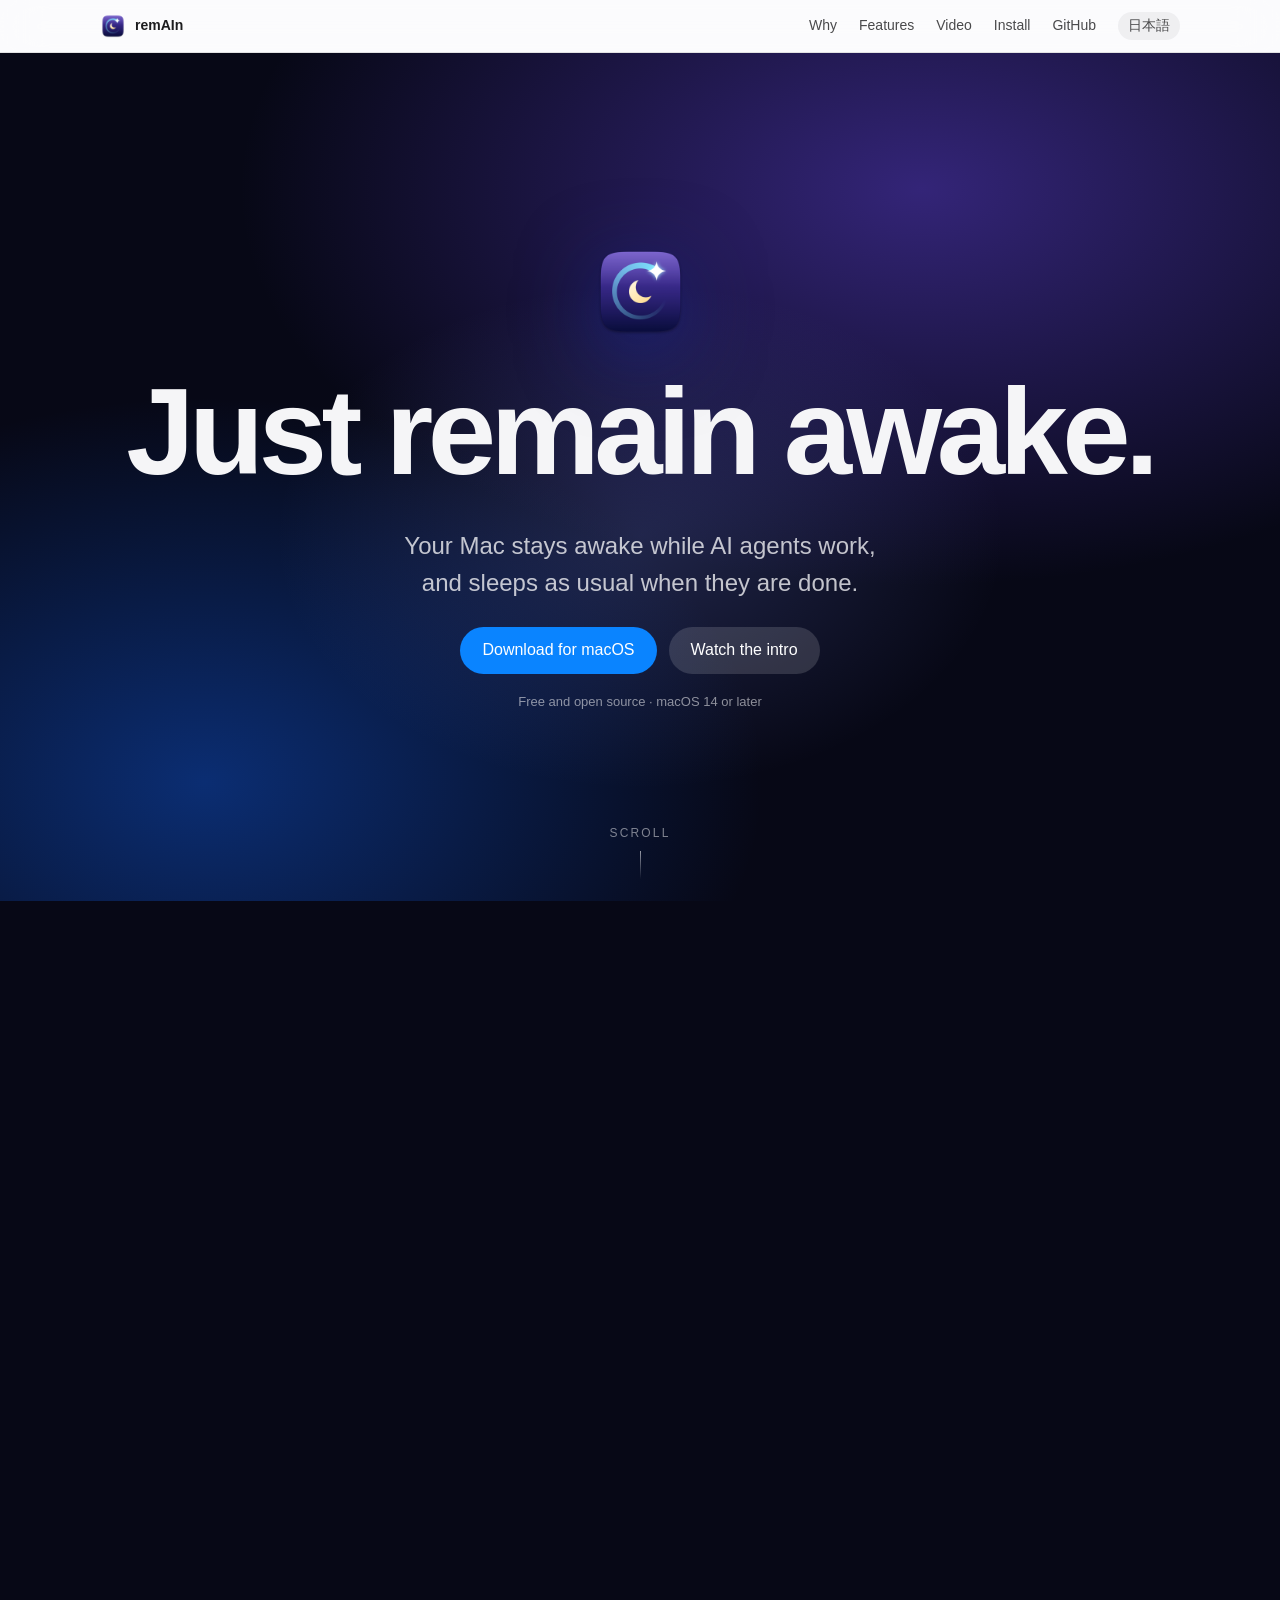
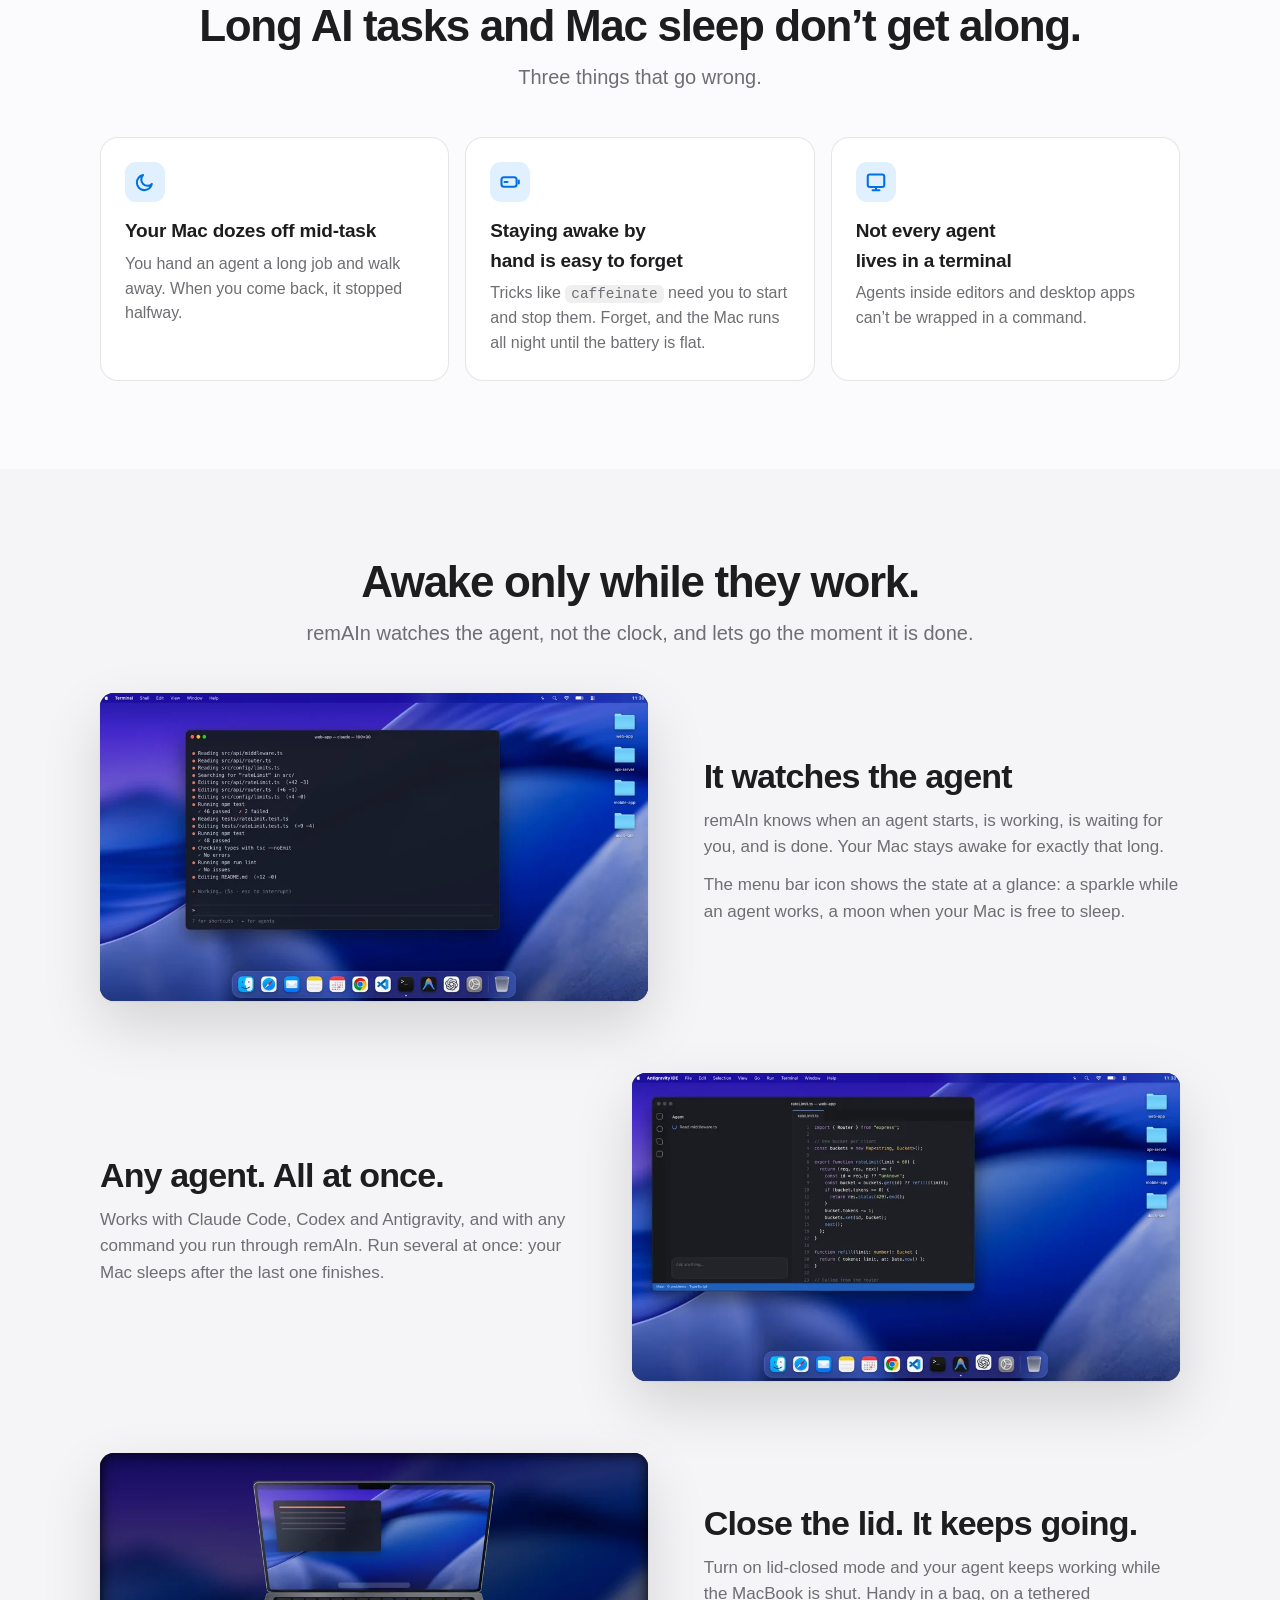
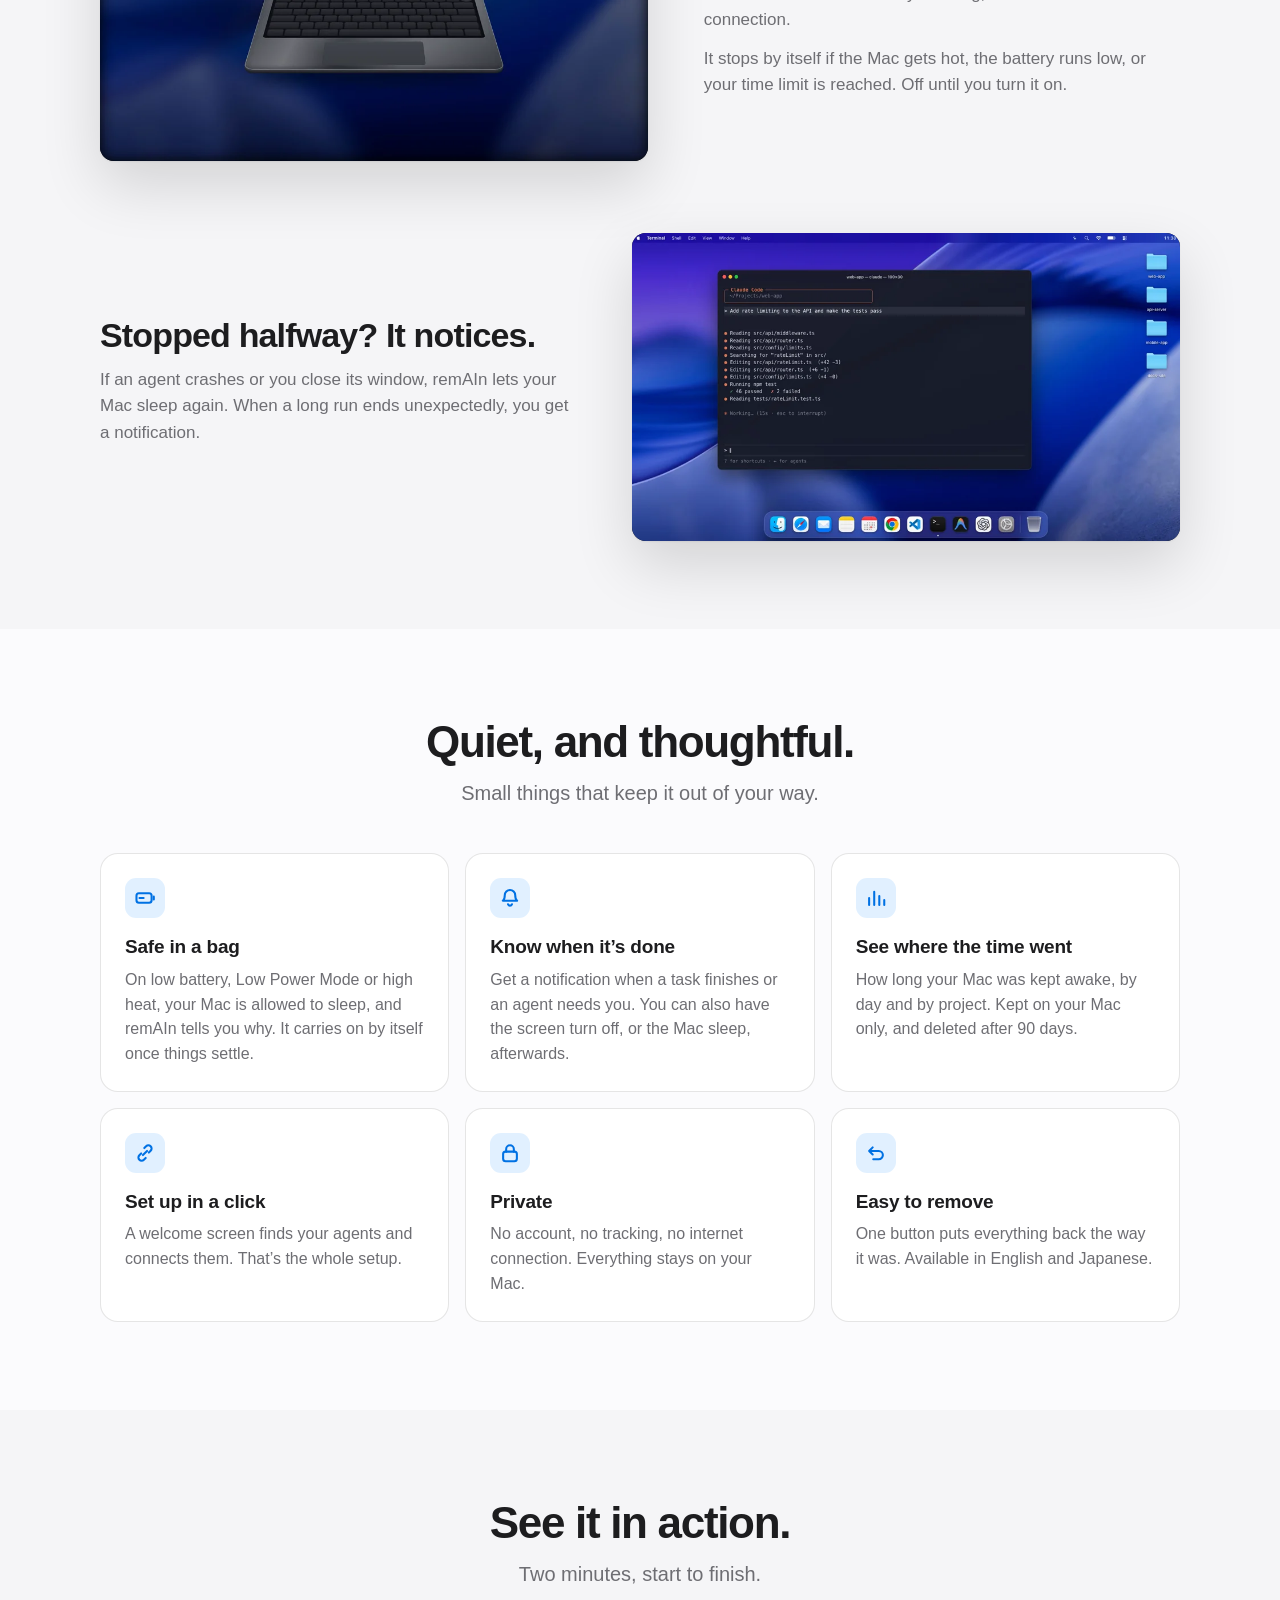
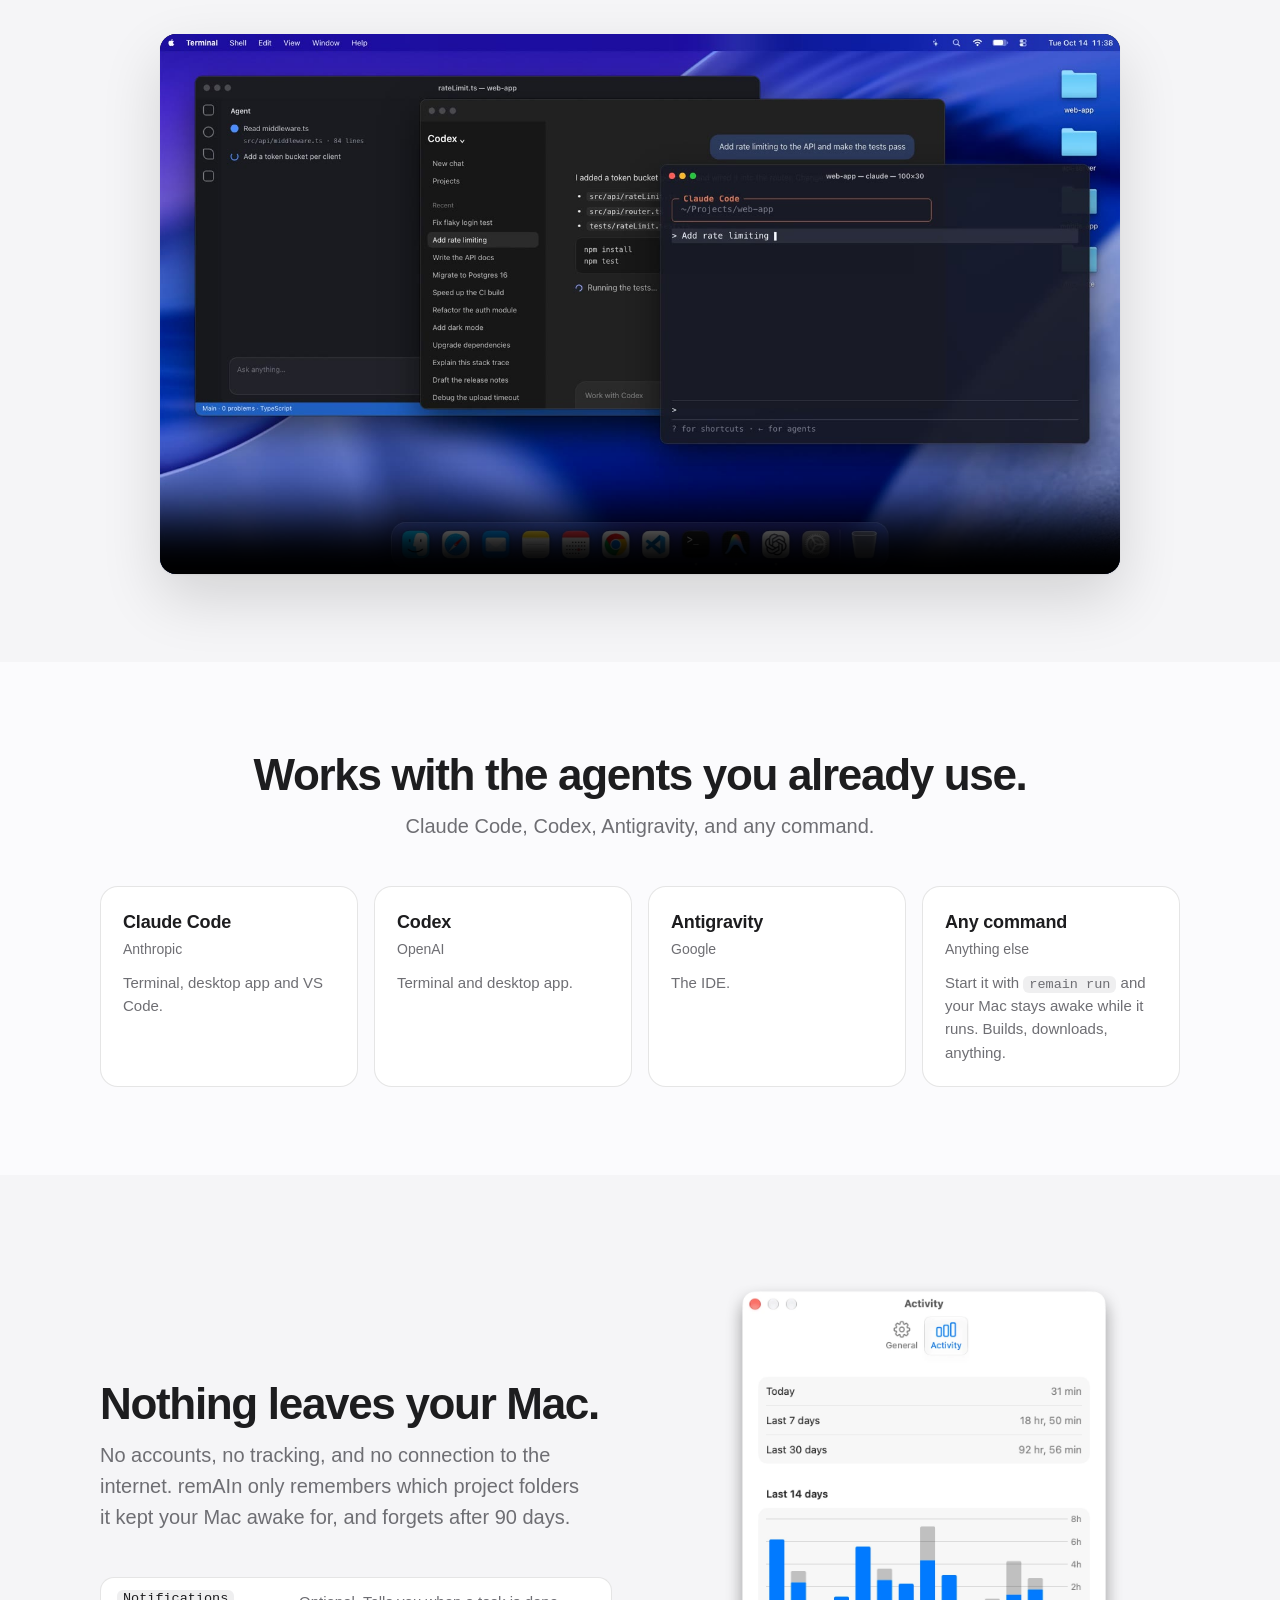
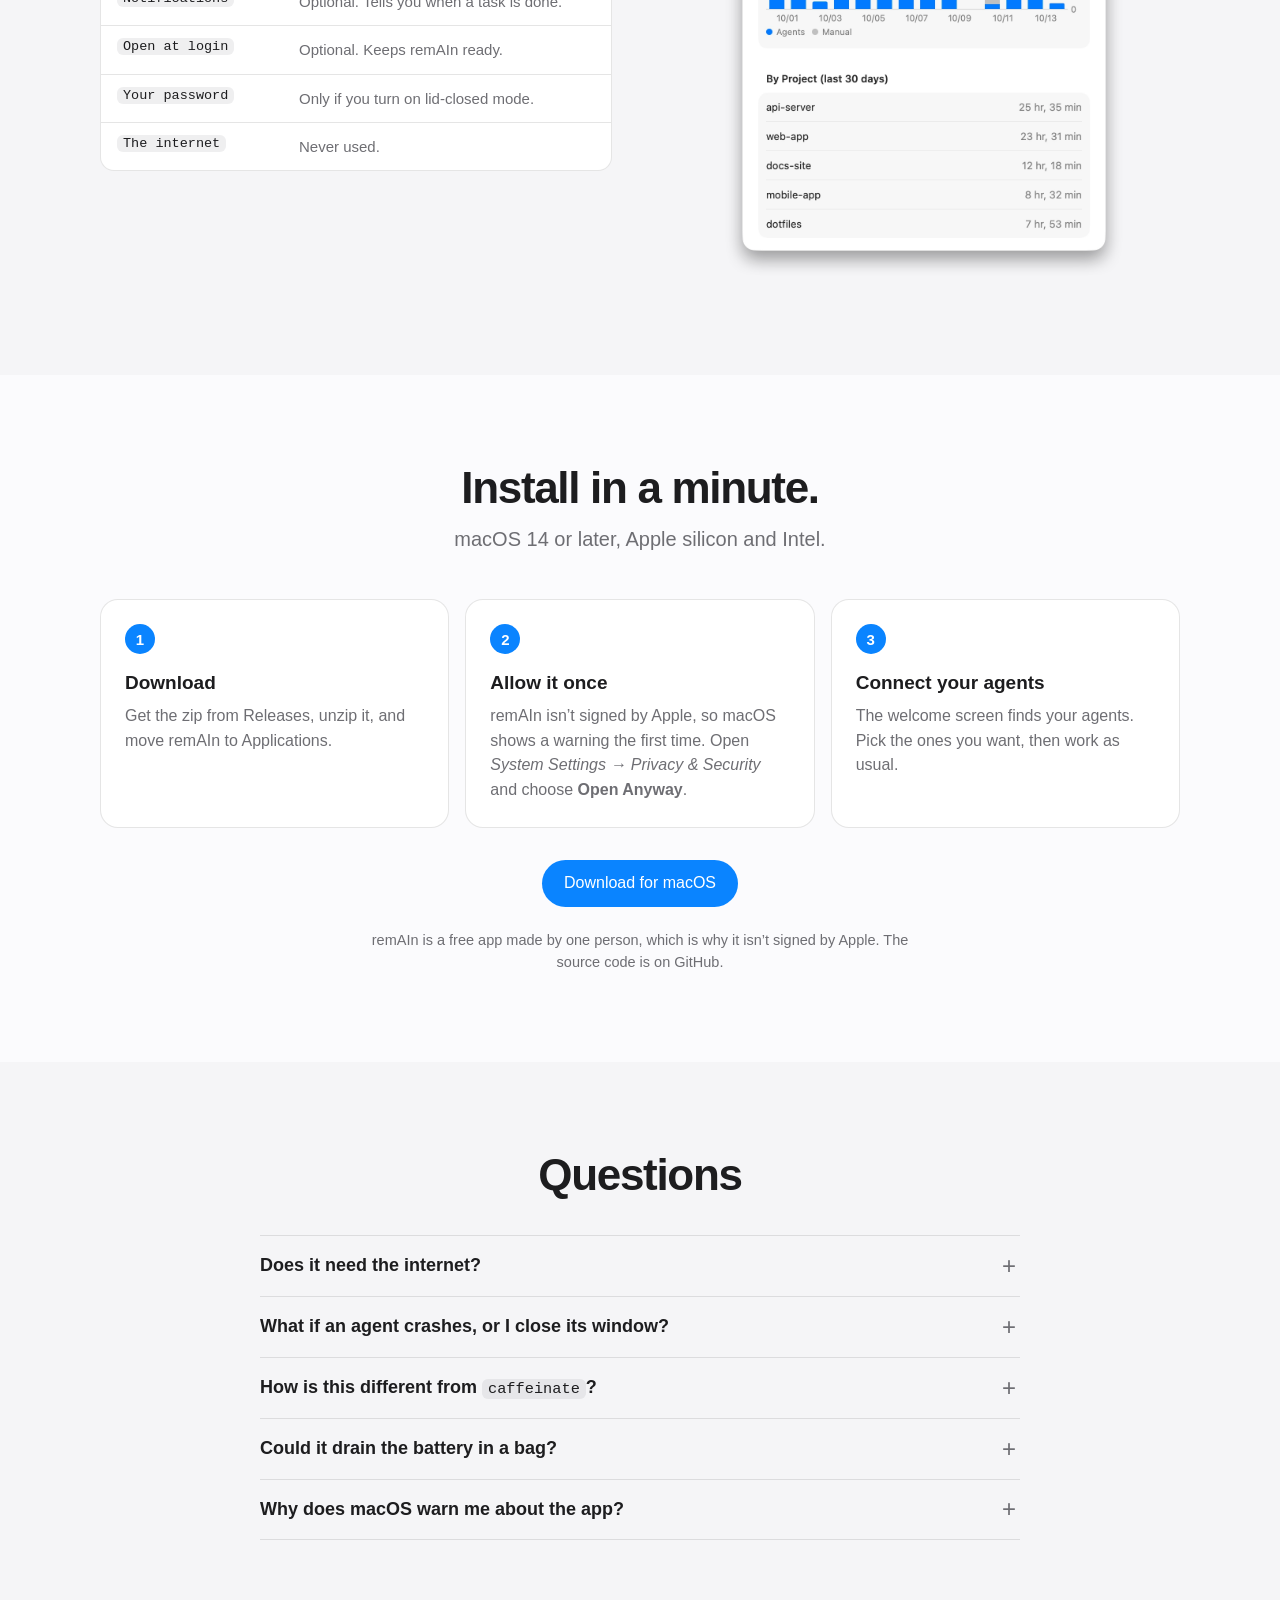
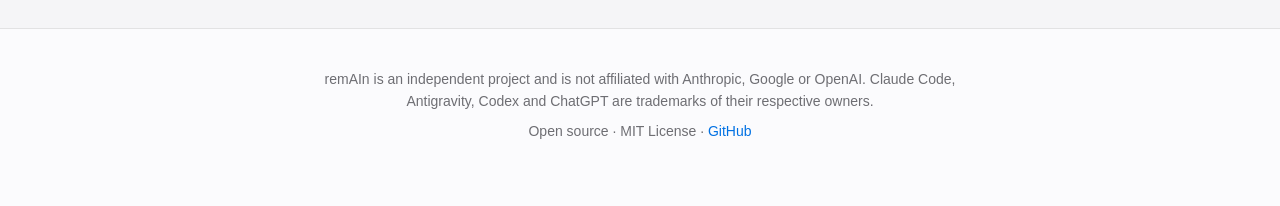
==== docs/index.html @ 17a8c98e "docs: rewrite the site copy for users (no internals), write the Japanese natively, fix the FAQ headi" ====
<!doctype html>
<html lang="en">
<head>
<meta charset="utf-8">
<meta name="viewport" content="width=device-width, initial-scale=1">
<title>remAIn: keeps your Mac awake only while AI agents work</title>
<meta name="description" content="A small menu bar app for Mac. It keeps your Mac awake while AI agents (Claude Code, Codex, Antigravity) work, and lets it sleep as usual when they are done.">
<meta property="og:title" content="remAIn: keeps your Mac awake only while AI agents work">
<meta property="og:description" content="Awake while your AI agents work. Asleep as usual when they are done. Free, open source, and nothing leaves your Mac.">
<meta property="og:type" content="website">
<meta property="og:image" content="https://haruhito767676.github.io/remain/media/social-preview.png">
<link rel="icon" href="media/favicon-32.png">
<link rel="apple-touch-icon" href="media/icon-256.png">
<link rel="alternate" hreflang="ja" href="https://haruhito767676.github.io/remain/ja/">
<link rel="stylesheet" href="style.css">
</head>
<body>
<header class="nav"><div class="wrap">
  <a class="brand" href="#top"><img src="media/icon-256.png" width="26" height="26" alt="">remAIn</a>
  <span class="grow"></span>
  <a class="hide-s" href="#why">Why</a><a class="hide-s" href="#features">Features</a><a class="hide-s" href="#video">Video</a><a class="hide-s" href="#install">Install</a><a class="hide-s" href="https://github.com/haruhito767676/remain">GitHub</a>
  <a class="lang" href="ja/" hreflang="ja">日本語</a>
</div></header>

<main>
<section class="hero" id="top" data-hero>
  <div class="stick">
    <div class="hero-inner">
      <img class="hero-icon" src="media/icon-256.png" alt="">
      <h1 class="pun" aria-label="remAIn"><span class="side" data-side>Just&nbsp;</span>rem<span class="aiwrap"><span class="lo">AI</span><span class="ai">AI</span></span>n<span class="side" data-side>&nbsp;awake.</span></h1>
      <div class="hero-rest">
        <p class="lead">Your Mac stays awake while AI agents work, and sleeps as usual when they are done.</p>
        <div class="cta"><a class="btn" href="https://github.com/haruhito767676/remain/releases/latest">Download for macOS</a><a class="btn alt" href="#video">Watch the intro</a></div>
        <p class="note">Free and open source · macOS 14 or later</p>
      </div>
    </div>
    <div class="hint">Scroll</div>
  </div>
</section>

<section id="why"><div class="wrap">
  <h2>Long AI tasks and Mac sleep don’t get along.</h2>
  <p class="sub">Three things that go wrong.</p>
  <div class="grid">
    <div class="card"><div class="ic"><svg width="22" height="22" viewBox="0 0 16 16" fill="none" stroke="currentColor" stroke-width="1.5" stroke-linecap="round" stroke-linejoin="round" aria-hidden="true"><path d="M13 9.4A5.5 5.5 0 1 1 6.6 3a4.4 4.4 0 0 0 6.4 6.4z"/></svg></div><h3>Your Mac dozes off mid-task</h3><p>You hand an agent a long job and walk away. When you come back, it stopped halfway.</p></div>
    <div class="card"><div class="ic"><svg width="22" height="22" viewBox="0 0 16 16" fill="none" stroke="currentColor" stroke-width="1.5" stroke-linecap="round" stroke-linejoin="round" aria-hidden="true"><rect x="1.8" y="4.6" width="11" height="6.8" rx="1.8"/><path d="M14.4 7v2"/><path d="M4 8h2.2"/></svg></div><h3>Staying awake by hand is easy to forget</h3><p>Tricks like <code>caffeinate</code> need you to start and stop them. Forget, and the Mac runs all night until the battery is flat.</p></div>
    <div class="card"><div class="ic"><svg width="22" height="22" viewBox="0 0 16 16" fill="none" stroke="currentColor" stroke-width="1.5" stroke-linecap="round" stroke-linejoin="round" aria-hidden="true"><rect x="2" y="2.6" width="12" height="9" rx="1.6"/><path d="M5.5 14h5M8 11.6V14"/></svg></div><h3>Not every agent lives in a terminal</h3><p>Agents inside editors and desktop apps can’t be wrapped in a command.</p></div>
  </div>
</div></section>

<section id="features" class="alt"><div class="wrap">
  <h2>Awake only while they work.</h2>
  <p class="sub">remAIn watches the agent, not the clock, and lets go the moment it is done.</p>

  <div class="feature">
    <div class="media"><img src="media/loop-hero.webp" width="960" height="540" alt="The menu bar icon sparkles while an agent works, the clock moves on, and the icon turns back into a moon when the work is done"></div>
    <div><h3>It watches the agent</h3><p>remAIn knows when an agent starts, is working, is waiting for you, and is done. Your Mac stays awake for exactly that long.</p><p>The menu bar icon shows the state at a glance: a sparkle while an agent works, a moon when your Mac is free to sleep.</p></div>
  </div>
  <div class="feature flip">
    <div class="media"><img src="media/loop-agents.webp" width="960" height="540" alt="Three agents, an IDE, the ChatGPT app and a terminal, work at once; two finish and their windows go away while the last keeps working" loading="lazy"></div>
    <div><h3>Any agent. All at once.</h3><p>Works with Claude Code, Codex and Antigravity, and with any command you run through remAIn. Run several at once: your Mac sleeps after the last one finishes.</p></div>
  </div>
  <div class="feature">
    <div class="media"><img src="media/loop-lid.webp" width="960" height="540" alt="A MacBook’s lid closes while the work continues; a small light stays at the seam and goes out when the work stops" loading="lazy"></div>
    <div><h3>Close the lid. It keeps going.</h3><p>Turn on lid-closed mode and your agent keeps working while the MacBook is shut. Handy in a bag, on a tethered connection.</p><p>It stops by itself if the Mac gets hot, the battery runs low, or your time limit is reached. Off until you turn it on.</p></div>
  </div>
  <div class="feature flip">
    <div class="media"><img src="media/loop-stop.webp" width="960" height="540" alt="A terminal stops with a connection error and the menu bar icon goes back to a moon" loading="lazy"></div>
    <div><h3>Stopped halfway? It notices.</h3><p>If an agent crashes or you close its window, remAIn lets your Mac sleep again. When a long run ends unexpectedly, you get a notification.</p></div>
  </div>
</div></section>

<section id="more"><div class="wrap">
  <h2>Quiet, and thoughtful.</h2>
  <p class="sub">Small things that keep it out of your way.</p>
  <div class="grid">
    <div class="card"><div class="ic"><svg width="22" height="22" viewBox="0 0 16 16" fill="none" stroke="currentColor" stroke-width="1.5" stroke-linecap="round" stroke-linejoin="round" aria-hidden="true"><rect x="1.8" y="4.6" width="11" height="6.8" rx="1.8"/><path d="M14.4 7v2M4 8h3"/></svg></div><h3>Safe in a bag</h3><p>On low battery, Low Power Mode or high heat, your Mac is allowed to sleep, and remAIn tells you why. It carries on by itself once things settle.</p></div>
    <div class="card"><div class="ic"><svg width="22" height="22" viewBox="0 0 16 16" fill="none" stroke="currentColor" stroke-width="1.5" stroke-linecap="round" stroke-linejoin="round" aria-hidden="true"><path d="M8 2.2a3.8 3.8 0 0 0-3.8 3.8c0 3-1.4 4-1.4 4h10.4s-1.4-1-1.4-4A3.8 3.8 0 0 0 8 2.2zM6.6 12.6a1.5 1.5 0 0 0 2.8 0"/></svg></div><h3>Know when it’s done</h3><p>Get a notification when a task finishes or an agent needs you. You can also have the screen turn off, or the Mac sleep, afterwards.</p></div>
    <div class="card"><div class="ic"><svg width="22" height="22" viewBox="0 0 16 16" fill="none" stroke="currentColor" stroke-width="1.5" stroke-linecap="round" stroke-linejoin="round" aria-hidden="true"><path d="M3 13V8M6.7 13V3.5M10.4 13V6.5M14 13V9.5"/></svg></div><h3>See where the time went</h3><p>How long your Mac was kept awake, by day and by project. Kept on your Mac only, and deleted after 90 days.</p></div>
    <div class="card"><div class="ic"><svg width="22" height="22" viewBox="0 0 16 16" fill="none" stroke="currentColor" stroke-width="1.5" stroke-linecap="round" stroke-linejoin="round" aria-hidden="true"><path d="M6.5 9.5l3-3M5.2 8.3l-1.3 1.3a2.3 2.3 0 0 0 3.3 3.3l1.3-1.3M10.8 7.7l1.3-1.3a2.3 2.3 0 0 0-3.3-3.3L7.5 4.4"/></svg></div><h3>Set up in a click</h3><p>A welcome screen finds your agents and connects them. That’s the whole setup.</p></div>
    <div class="card"><div class="ic"><svg width="22" height="22" viewBox="0 0 16 16" fill="none" stroke="currentColor" stroke-width="1.5" stroke-linecap="round" stroke-linejoin="round" aria-hidden="true"><rect x="3" y="7" width="10" height="7" rx="1.8"/><path d="M5.2 7V5.2a2.8 2.8 0 0 1 5.6 0V7"/></svg></div><h3>Private</h3><p>No account, no tracking, no internet connection. Everything stays on your Mac.</p></div>
    <div class="card"><div class="ic"><svg width="22" height="22" viewBox="0 0 16 16" fill="none" stroke="currentColor" stroke-width="1.5" stroke-linecap="round" stroke-linejoin="round" aria-hidden="true"><path d="M3 6.5h7a3 3 0 0 1 0 6H6M3 6.5l2.6-2.6M3 6.5l2.6 2.6"/></svg></div><h3>Easy to remove</h3><p>One button puts everything back the way it was. Available in English and Japanese.</p></div>
  </div>
</div></section>

<section id="video" class="alt"><div class="wrap">
  <h2>See it in action.</h2>
  <p class="sub">Two minutes, start to finish.</p>
  <div class="video"><video controls playsinline preload="none" poster="media/poster-en.jpg" src="media/intro-en.mp4"></video></div>
</div></section>

<section id="agents"><div class="wrap">
  <h2>Works with the agents you already use.</h2>
  <p class="sub">Claude Code, Codex, Antigravity, and any command.</p>
  <div class="agents">
    <div class="agent"><b>Claude Code</b><small>Anthropic</small><p>Terminal, desktop app and VS Code.</p></div>
    <div class="agent"><b>Codex</b><small>OpenAI</small><p>Terminal and desktop app.</p></div>
    <div class="agent"><b>Antigravity</b><small>Google</small><p>The IDE.</p></div>
    <div class="agent"><b>Any command</b><small>Anything else</small><p>Start it with <code>remain run</code> and your Mac stays awake while it runs. Builds, downloads, anything.</p></div>
  </div>
</div></section>

<section id="privacy" class="alt"><div class="wrap privacy">
  <div>
    <h2>Nothing leaves your Mac.</h2>
    <p class="sub">No accounts, no tracking, and no connection to the internet. remAIn only remembers which project folders it kept your Mac awake for, and forgets after 90 days.</p>
    <div class="perm">
      <div><code>Notifications</code><span>Optional. Tells you when a task is done.</span></div>
      <div><code>Open at login</code><span>Optional. Keeps remAIn ready.</span></div>
      <div><code>Your password</code><span>Only if you turn on lid-closed mode.</span></div>
      <div><code>The internet</code><span>Never used.</span></div>
    </div>
  </div>
  <div class="shot"><picture><source media="(prefers-color-scheme: dark)" srcset="media/shot-settings-activity-dark-en.webp"><img src="media/shot-settings-activity-light-en.webp" alt="The Activity tab: how long the Mac was kept awake, per day and per project" loading="lazy"></picture></div>
</div></section>

<section id="install"><div class="wrap">
  <h2>Install in a minute.</h2>
  <p class="sub">macOS 14 or later, Apple silicon and Intel.</p>
  <div class="steps">
    <div class="step"><h3>Download</h3><p>Get the zip from Releases, unzip it, and move remAIn to Applications.</p></div>
    <div class="step"><h3>Allow it once</h3><p>remAIn isn’t signed by Apple, so macOS shows a warning the first time. Open <em>System Settings → Privacy &amp; Security</em> and choose <strong>Open Anyway</strong>.</p></div>
    <div class="step"><h3>Connect your agents</h3><p>The welcome screen finds your agents. Pick the ones you want, then work as usual.</p></div>
  </div>
  <div class="cta" style="margin-top:32px"><a class="btn" href="https://github.com/haruhito767676/remain/releases/latest">Download for macOS</a></div>
  <p class="fineprint">remAIn is a free app made by one person, which is why it isn’t signed by Apple. The source code is on GitHub.</p>
</div></section>

<section id="faq" class="alt"><div class="wrap">
  <h2>Questions</h2>
  <div class="faq" style="margin-top:36px">
    <details><summary>Does it need the internet?</summary><p>No. remAIn never connects to the internet, and there is no account or tracking.</p></details>
    <details><summary>What if an agent crashes, or I close its window?</summary><p>remAIn notices and lets your Mac sleep again. After a long run, it sends a notification. If you stop an agent yourself, it stays quiet.</p></details>
    <details><summary>How is this different from <code>caffeinate</code>?</summary><p><code>caffeinate</code> is a tool you start and stop yourself. remAIn watches your agents, keeps your Mac awake by itself, and lets go by itself. It also works with agents inside editors and desktop apps.</p></details>
    <details><summary>Could it drain the battery in a bag?</summary><p>When the battery is low, in Low Power Mode, or when the Mac gets hot, remAIn lets it sleep. Lid-closed mode is off by default and has a time limit.</p></details>
    <details><summary>Why does macOS warn me about the app?</summary><p>remAIn isn’t signed by Apple. Allow it once in <em>System Settings → Privacy &amp; Security</em>, and it won’t ask again.</p></details>
  </div>
</div></section>
</main>

<footer><div class="wrap">
  <p>remAIn is an independent project and is not affiliated with Anthropic, Google or OpenAI. Claude Code, Antigravity, Codex and ChatGPT are trademarks of their respective owners.</p>
  <p>Open source · MIT License · <a href="https://github.com/haruhito767676/remain">GitHub</a></p>
</div></footer>
<script src="app.js"></script>
</body>
</html>
---- docs/style.css ----
:root {
  color-scheme: light dark;
  --bg: #fbfbfd;
  --bg2: #f5f5f7;
  --card: #ffffff;
  --text: #1d1d1f;
  --muted: #6e6e73;
  --line: rgba(0, 0, 0, 0.1);
  --accent: #0a84ff;
  --accent-ink: #0071e3;
  --accent-soft: rgba(10, 132, 255, 0.12);
  --fill: rgba(120, 120, 128, 0.12);
  --shadow: 0 1px 2px rgba(0, 0, 0, 0.06), 0 24px 60px rgba(0, 0, 0, 0.14);
  --radius: 18px;
}
@media (prefers-color-scheme: dark) {
  :root {
    --bg: #000000;
    --bg2: #0e0e10;
    --card: #1c1c1e;
    --text: #f5f5f7;
    --muted: #a1a1a6;
    --line: rgba(255, 255, 255, 0.14);
    --accent-ink: #64a8ff;
    --accent-soft: rgba(10, 132, 255, 0.22);
    --fill: rgba(235, 235, 245, 0.12);
    --shadow: 0 0 0 0.5px rgba(255, 255, 255, 0.1), 0 24px 60px rgba(0, 0, 0, 0.6);
  }
}
* { box-sizing: border-box; }
html { scroll-behavior: smooth; scroll-padding-top: 64px; }
body {
  margin: 0; background: var(--bg); color: var(--text);
  font: 17px/1.55 -apple-system, BlinkMacSystemFont, "SF Pro Text", "Hiragino Sans", "Yu Gothic UI", "Segoe UI", sans-serif;
  -webkit-font-smoothing: antialiased;
}
a { color: var(--accent-ink); text-decoration: none; }
a:hover { text-decoration: underline; }
img, video { max-width: 100%; }
h1, h2, h3, .lead, .sub { text-wrap: balance; }
:lang(ja) { word-break: auto-phrase; line-break: strict; }
.wrap { width: min(1080px, calc(100% - 40px)); margin: 0 auto; }
code { font: 0.9em ui-monospace, "SF Mono", Menlo, monospace; background: var(--fill); padding: 1px 6px; border-radius: 6px; }

/* nav */
.nav {
  position: sticky; top: 0; z-index: 30;
  -webkit-backdrop-filter: saturate(180%) blur(20px); backdrop-filter: saturate(180%) blur(20px);
  background: color-mix(in srgb, var(--bg) 78%, transparent);
  border-bottom: 0.5px solid var(--line);
}
.nav .wrap { display: flex; align-items: center; gap: 22px; height: 52px; font-size: 14px; }
.brand { display: flex; align-items: center; gap: 9px; font-weight: 600; color: var(--text) !important; }
.brand img { border-radius: 7px; }
.nav .grow { flex: 1; }
.nav a:not(.brand) { color: var(--text); opacity: 0.8; }
.nav a:not(.brand):hover { opacity: 1; text-decoration: none; }
.nav .lang { padding: 3px 10px; border-radius: 99px; background: var(--fill); }
@media (max-width: 720px) { .nav .hide-s { display: none; } }

/* buttons */
.cta { display: flex; gap: 12px; justify-content: center; flex-wrap: wrap; }
.btn {
  display: inline-flex; align-items: center; gap: 8px;
  padding: 11px 22px; border-radius: 99px; font-size: 16px; font-weight: 500;
  background: var(--accent); color: #fff !important; text-decoration: none !important;
  transition: filter 0.15s, transform 0.1s;
}
.btn:hover { filter: brightness(1.1); }
.btn:active { transform: scale(0.98); }
.btn.alt { background: rgba(255, 255, 255, 0.14); }

/* hero: a night sky, and the pun that unfolds as you scroll */
.hero { position: relative; padding: 0; height: 340svh; color: #f5f5f7; background: #070816; }
.hero .stick {
  position: sticky; top: 52px; height: calc(100svh - 52px); overflow: hidden;
  display: grid; place-items: center; text-align: center;
  background:
    radial-gradient(1100px 640px at 72% 16%, rgba(88, 60, 200, 0.55), transparent 62%),
    radial-gradient(900px 620px at 16% 86%, rgba(14, 76, 190, 0.55), transparent 62%),
    #070816;
}
.hero .stick::before {
  content: ""; position: absolute; inset: -20%;
  background: radial-gradient(520px 360px at 50% 55%, rgba(120, 140, 255, 0.22), transparent 70%);
  animation: drift 14s ease-in-out infinite alternate; pointer-events: none;
}
@keyframes drift { to { transform: translate3d(6%, -4%, 0) scale(1.08); } }
.hero-inner { position: relative; width: min(1100px, calc(100% - 40px)); }
.hero-icon {
  width: clamp(72px, 11vh, 112px); height: auto; display: block; margin: 0 auto clamp(14px, 3vh, 28px);
  opacity: var(--icon, 1); transform: scale(calc(0.7 + 0.3 * var(--icon, 1)));
  filter: drop-shadow(0 18px 40px rgba(20, 40, 160, 0.55));
}
.pun {
  margin: 0 auto; font-size: clamp(40px, 9.6vw, 140px); line-height: 1.04; letter-spacing: -0.045em; font-weight: 700;
  white-space: nowrap; display: block; width: max-content; max-width: none;
}
.pun .side { display: inline-block; overflow: hidden; vertical-align: bottom; max-width: 0; opacity: 0; }
.pun .aiwrap { display: inline-block; position: relative; transform-origin: 50% 62%; }
.pun .aiwrap .ai {
  position: absolute; left: 0; top: 0; opacity: 0; font-weight: 800;
  background: linear-gradient(100deg, #86b0ff, #c78cff); -webkit-background-clip: text; background-clip: text; -webkit-text-fill-color: transparent;
}
.hero-rest { margin-top: clamp(14px, 3.4vh, 34px); opacity: var(--rest, 1); transform: translateY(calc((1 - var(--rest, 1)) * 18px)); }
.hero .lead { font-size: clamp(18px, 2.2vw, 24px); color: rgba(245, 245, 247, 0.78); max-width: 30em; margin: 0 auto 26px; }
.hero .note { margin: 18px 0 0; font-size: 13px; color: rgba(245, 245, 247, 0.55); }
.hero .hint {
  position: absolute; bottom: 22px; left: 0; right: 0; font-size: 12px; letter-spacing: 0.18em; text-transform: uppercase;
  color: rgba(245, 245, 247, 0.5); opacity: var(--hint, 0); pointer-events: none;
}
.hero .hint::after { content: ""; display: block; width: 1px; height: 28px; margin: 8px auto 0; background: linear-gradient(rgba(245, 245, 247, 0.6), transparent); animation: tick 1.8s ease-in-out infinite; }
@keyframes tick { 0% { transform: scaleY(0); transform-origin: top; } 50% { transform: scaleY(1); transform-origin: top; } 51% { transform-origin: bottom; } 100% { transform: scaleY(0); transform-origin: bottom; } }

/* On a phone, or with reduced motion, the hero is one screen and plays once by itself. */
@media (max-width: 720px), (prefers-reduced-motion: reduce) {
  .hero { height: auto; }
  .hero .stick { position: relative; top: 0; height: calc(100svh - 52px); min-height: 520px; }
  .hero .hint { display: none; }
}

/* sections */
section { padding: 88px 0; }
section.alt { background: var(--bg2); }
h2 { font-size: clamp(28px, 4vw, 44px); line-height: 1.12; letter-spacing: -0.03em; margin: 0 0 12px; text-align: center; }
.sub { color: var(--muted); font-size: clamp(17px, 2vw, 20px); text-align: center; max-width: 36em; margin: 0 auto 44px; }
:lang(ja) h2, :lang(ja) .sub { max-width: 32em; margin-left: auto; margin-right: auto; }

.grid { display: grid; grid-template-columns: repeat(3, 1fr); gap: 16px; }
.card { background: var(--card); border: 0.5px solid var(--line); border-radius: var(--radius); padding: 24px; }
.card h3 { margin: 14px 0 6px; font-size: 19px; letter-spacing: -0.01em; }
.card p { margin: 0; color: var(--muted); font-size: 16px; }
.card .ic { width: 40px; height: 40px; border-radius: 11px; display: grid; place-items: center; background: var(--accent-soft); color: var(--accent-ink); }
@media (max-width: 860px) { .grid { grid-template-columns: 1fr; } }
@media (min-width: 861px) and (max-width: 1000px) { .grid { grid-template-columns: repeat(2, 1fr); } }

/* feature rows: a loop beside its explanation */
.feature { display: grid; grid-template-columns: 1.15fr 1fr; gap: 56px; align-items: center; margin: 0 0 72px; }
.feature:last-child { margin-bottom: 0; }
.feature.flip { grid-template-columns: 1fr 1.15fr; }
.feature.flip .media { order: 2; }
.feature h3 { font-size: clamp(24px, 3vw, 34px); line-height: 1.15; letter-spacing: -0.025em; margin: 0 0 12px; }
.feature p { color: var(--muted); margin: 0 0 12px; }
.media img, .media video { display: block; width: 100%; height: auto; border-radius: 14px; box-shadow: var(--shadow); background: #0b0b10; }
@media (max-width: 860px) {
  .feature, .feature.flip { grid-template-columns: 1fr; gap: 22px; margin-bottom: 56px; }
  .feature.flip .media { order: 0; }
}

/* video */
.video { max-width: 960px; margin: 0 auto; }
.video video { width: 100%; border-radius: 16px; box-shadow: var(--shadow); background: #000; display: block; }

/* agents */
.agents { display: grid; grid-template-columns: repeat(4, 1fr); gap: 16px; }
.agent { background: var(--card); border: 0.5px solid var(--line); border-radius: var(--radius); padding: 22px; }
.agent b { display: block; font-size: 18px; letter-spacing: -0.01em; }
.agent small { display: block; color: var(--muted); margin: 2px 0 10px; font-size: 14px; }
.agent p { margin: 0; color: var(--muted); font-size: 15px; }
@media (max-width: 960px) { .agents { grid-template-columns: repeat(2, 1fr); } }
@media (max-width: 560px) { .agents { grid-template-columns: 1fr; } }

/* privacy */
.privacy { display: grid; grid-template-columns: 1fr 1fr; gap: 56px; align-items: center; }
.privacy h2, .privacy .sub { text-align: left; margin-left: 0; }
.privacy .shot { text-align: center; }
.privacy .shot img { width: min(420px, 100%); height: auto; }
.perm { margin-top: 18px; border: 0.5px solid var(--line); border-radius: 14px; overflow: hidden; background: var(--card); }
.perm div { display: grid; grid-template-columns: 170px 1fr; gap: 12px; padding: 12px 16px; font-size: 15px; border-top: 0.5px solid var(--line); }
.perm div:first-child { border-top: 0; }
.perm span { color: var(--muted); }
.perm code { align-self: start; justify-self: start; }
@media (max-width: 860px) { .privacy { grid-template-columns: 1fr; gap: 32px; } .perm div { grid-template-columns: 1fr; gap: 2px; } }

/* steps */
.steps { display: grid; grid-template-columns: repeat(3, 1fr); gap: 16px; counter-reset: step; }
.step { background: var(--card); border: 0.5px solid var(--line); border-radius: var(--radius); padding: 24px; counter-increment: step; }
.step::before { content: counter(step); display: grid; place-items: center; width: 30px; height: 30px; border-radius: 50%; background: var(--accent); color: #fff; font-weight: 600; font-size: 15px; margin-bottom: 14px; }
.step h3 { margin: 0 0 6px; font-size: 19px; }
.step p { margin: 0; color: var(--muted); font-size: 16px; }
.fineprint { max-width: 40em; margin: 22px auto 0; text-align: center; color: var(--muted); font-size: 14.5px; }
@media (max-width: 860px) { .steps { grid-template-columns: 1fr; } }

/* faq */
.faq { max-width: 760px; margin: 0 auto; }
.faq details { border-top: 0.5px solid var(--line); padding: 16px 0; }
.faq details:last-child { border-bottom: 0.5px solid var(--line); }
.faq summary { cursor: pointer; font-weight: 600; font-size: 18px; list-style: none; position: relative; padding-right: 36px; }
.faq summary::-webkit-details-marker { display: none; }
.faq summary::after { content: "+"; position: absolute; right: 4px; top: 50%; transform: translateY(-50%); color: var(--muted); font-weight: 400; font-size: 24px; line-height: 1; }
.faq summary code { font-size: 0.85em; }
.faq details[open] summary::after { content: "−"; }
.faq p { margin: 10px 0 0; color: var(--muted); }

footer { padding: 40px 0 56px; border-top: 0.5px solid var(--line); color: var(--muted); font-size: 14px; text-align: center; }
footer p { margin: 0 auto 8px; max-width: 46em; }
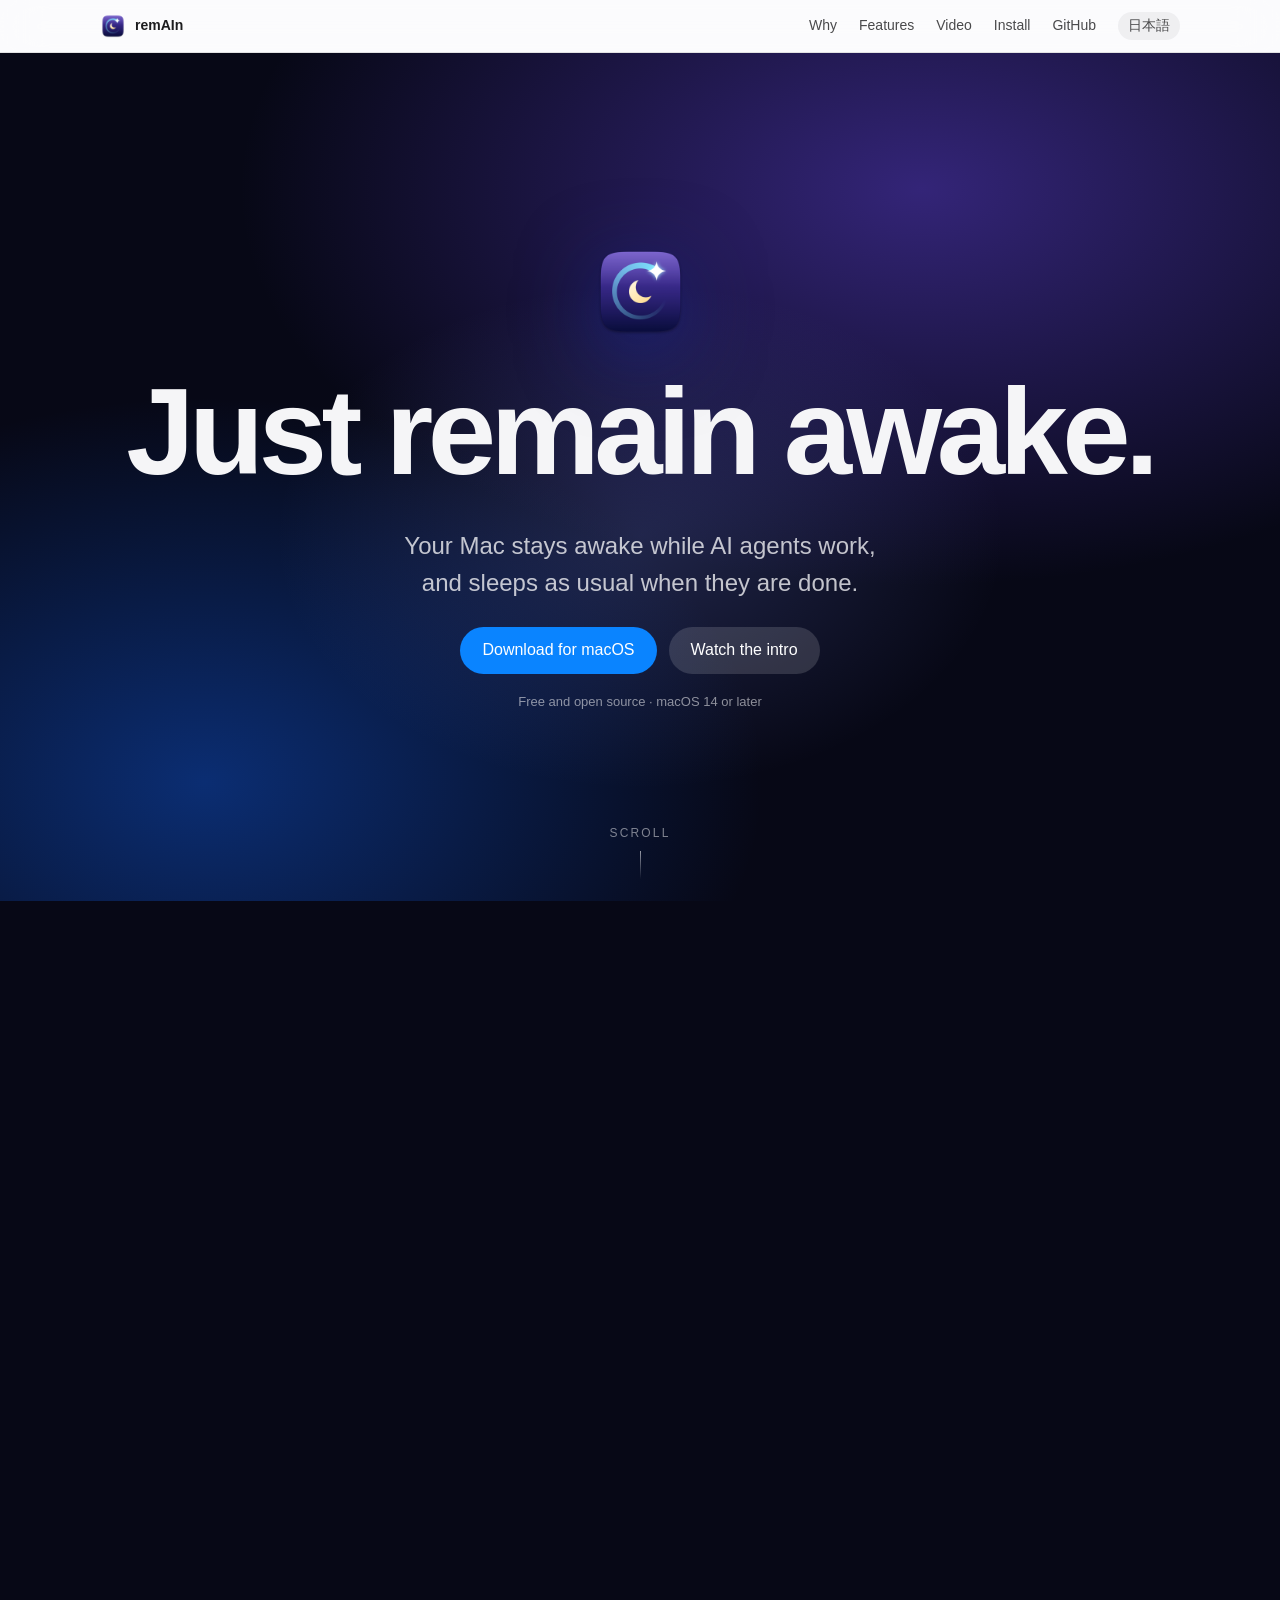
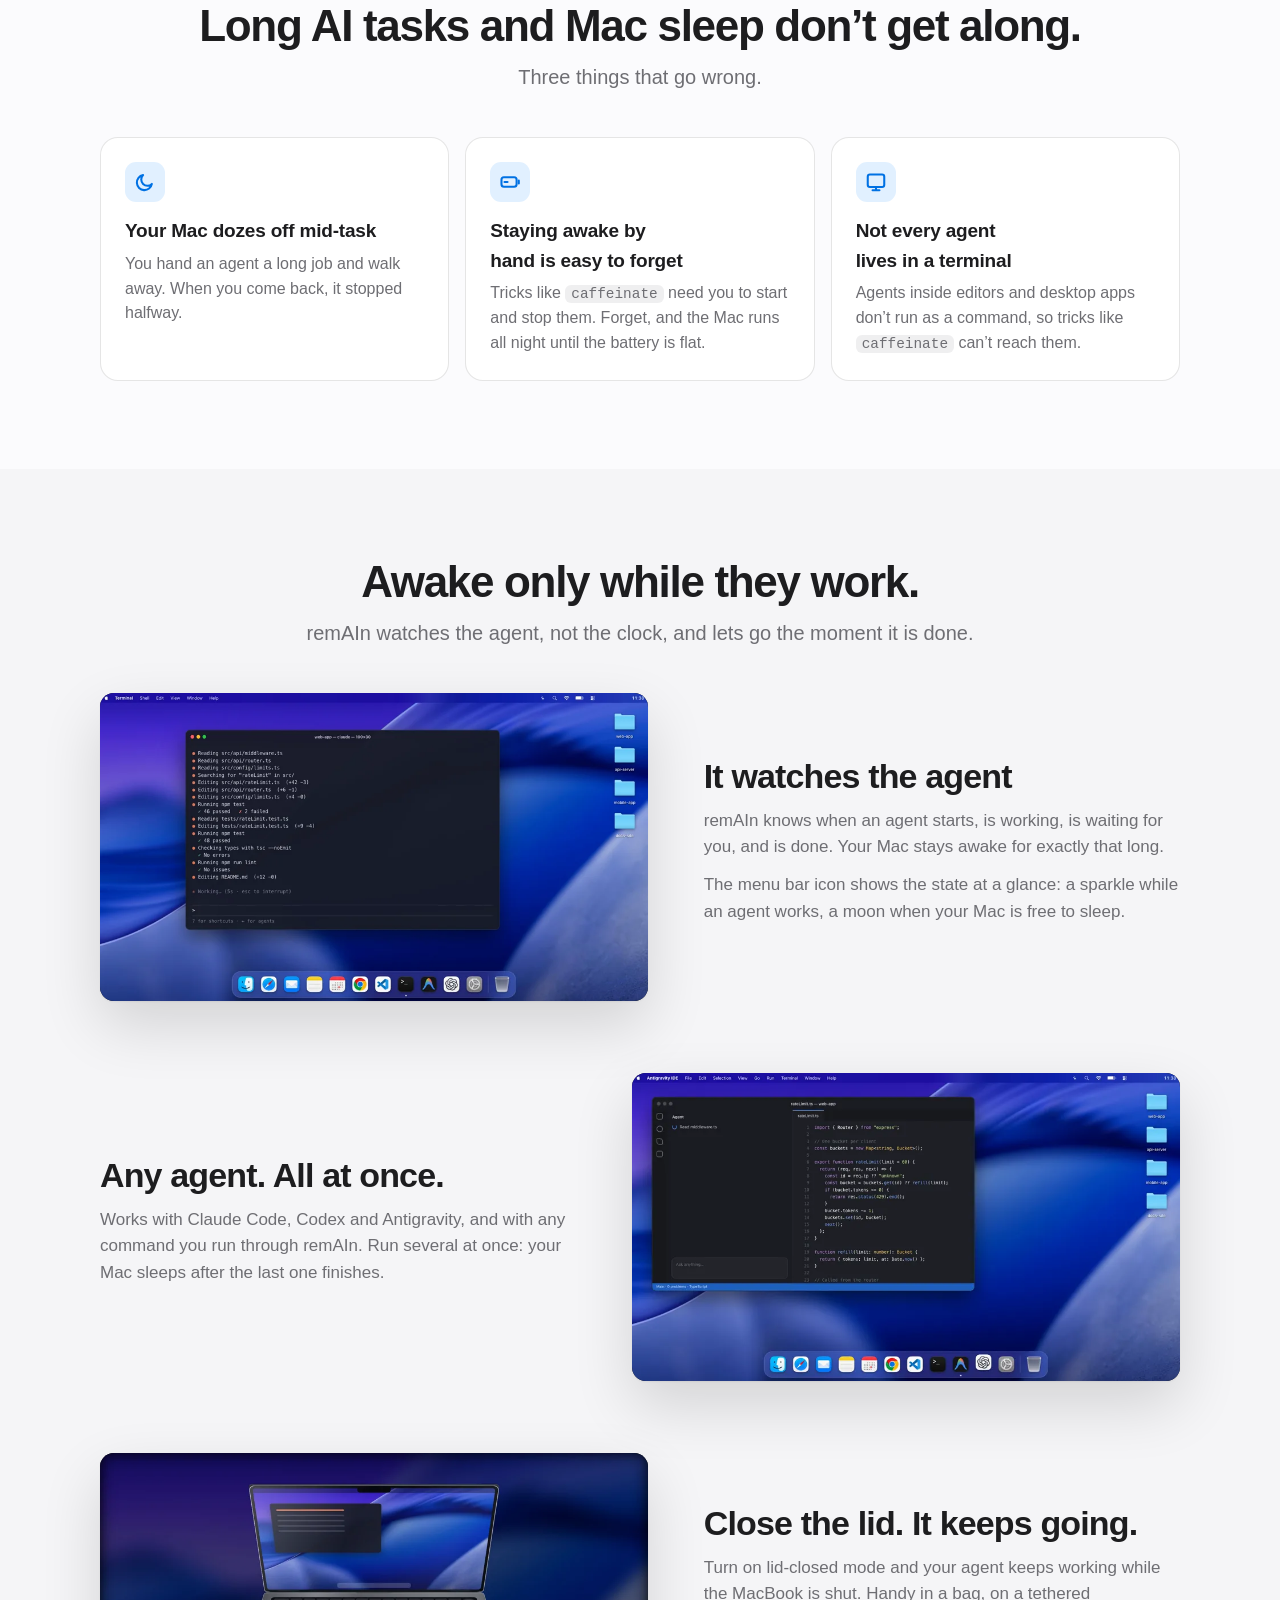
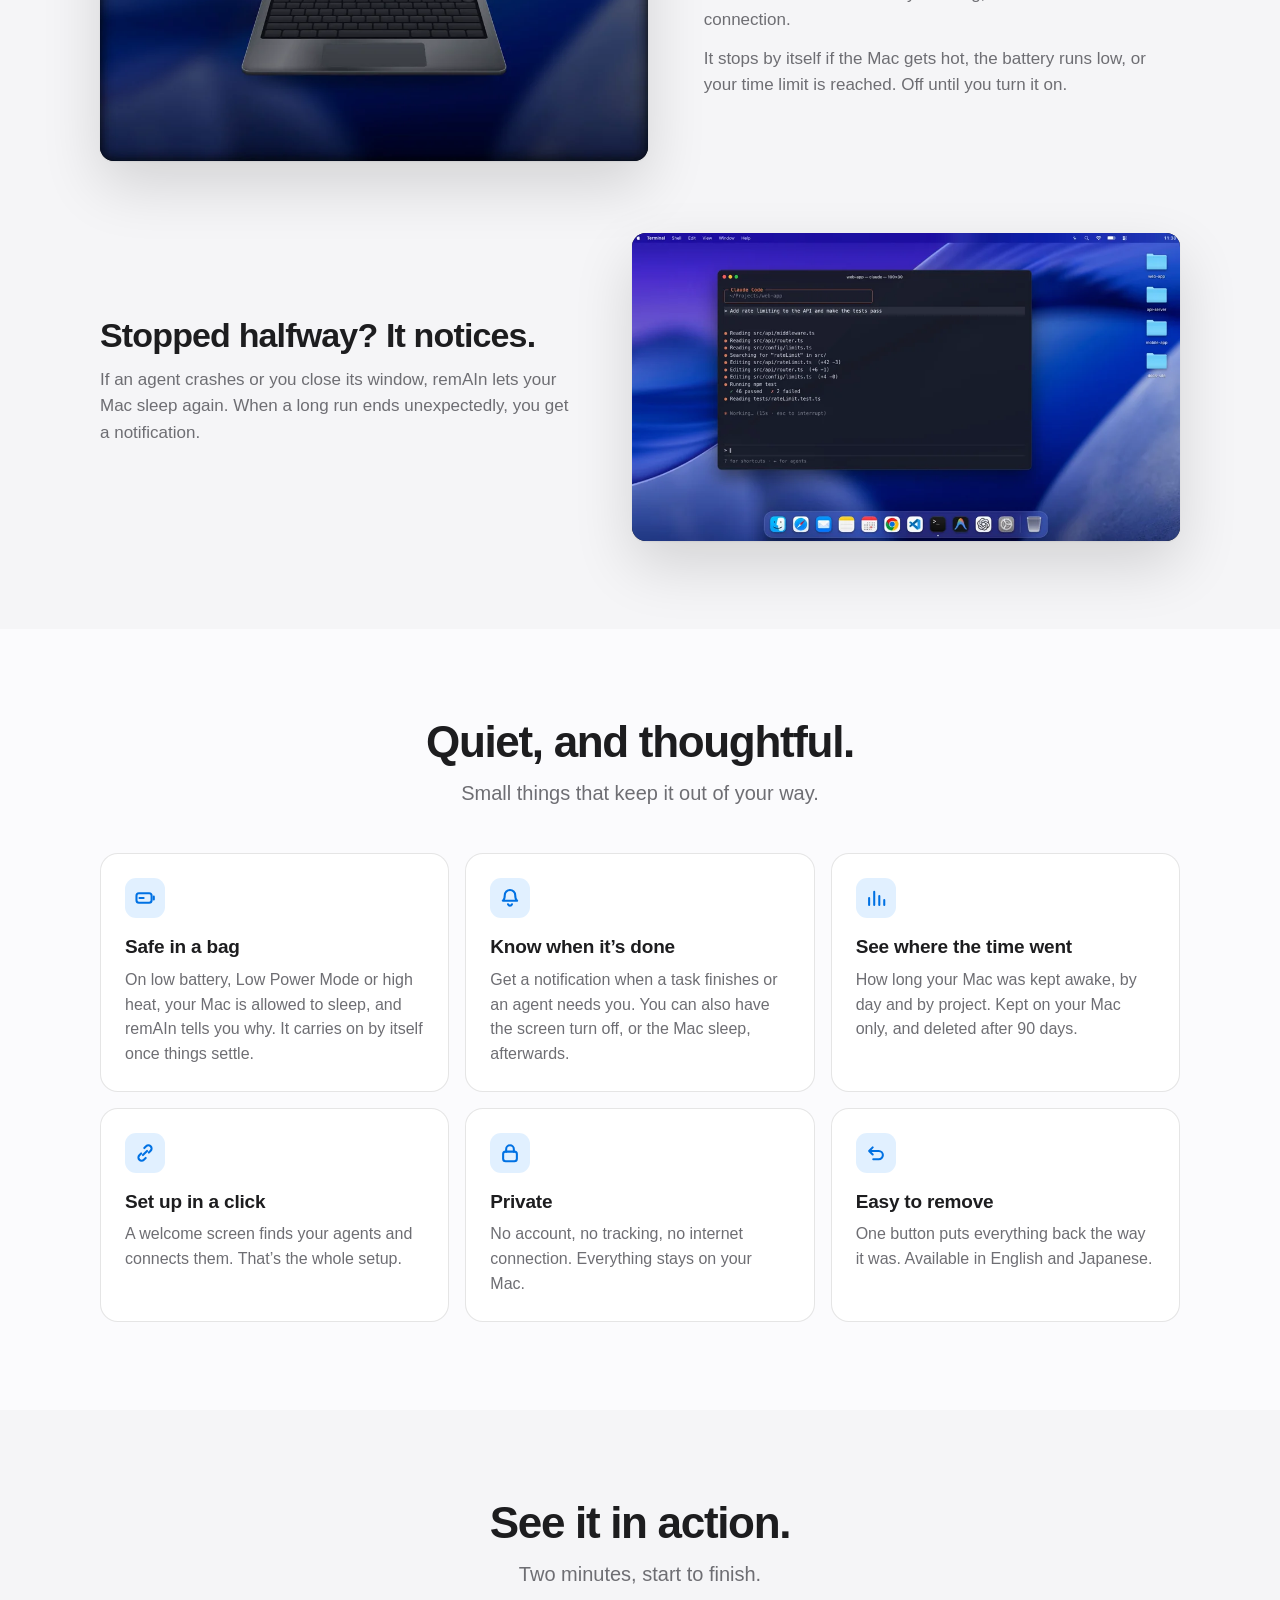
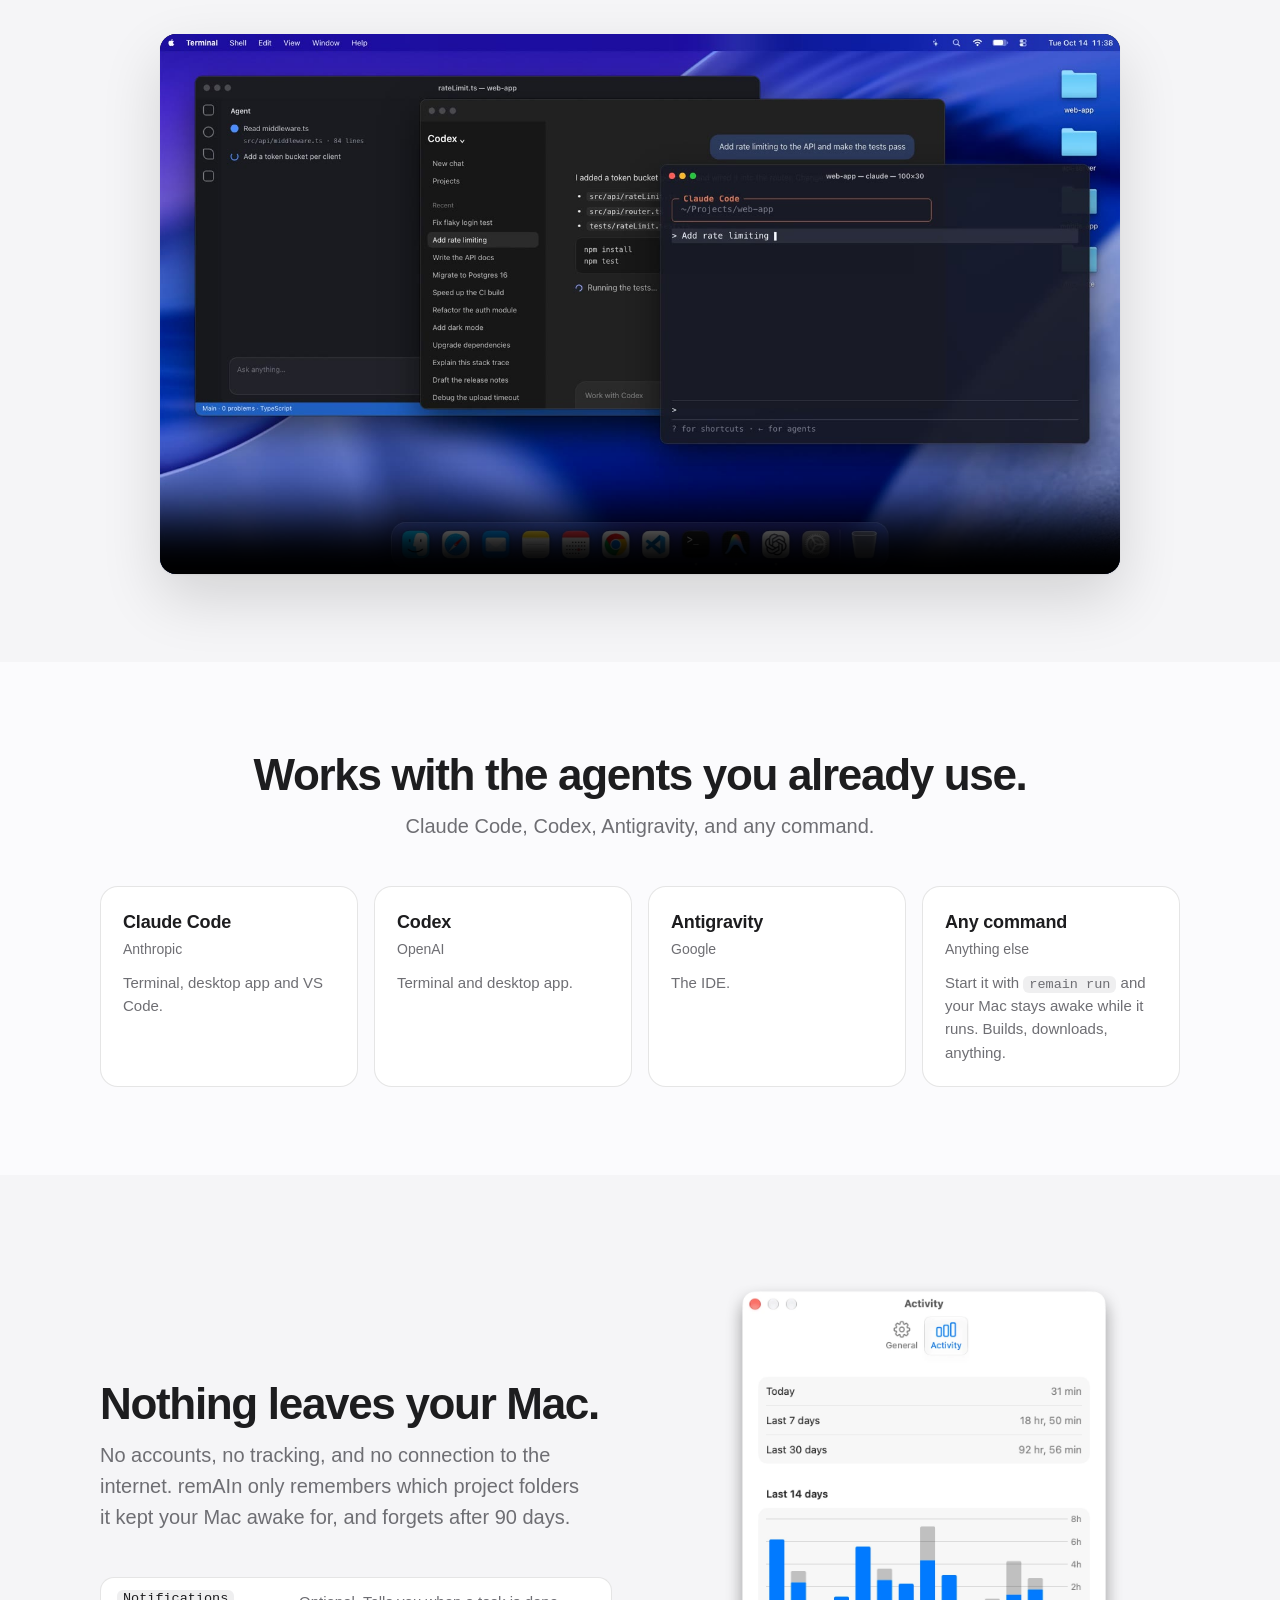
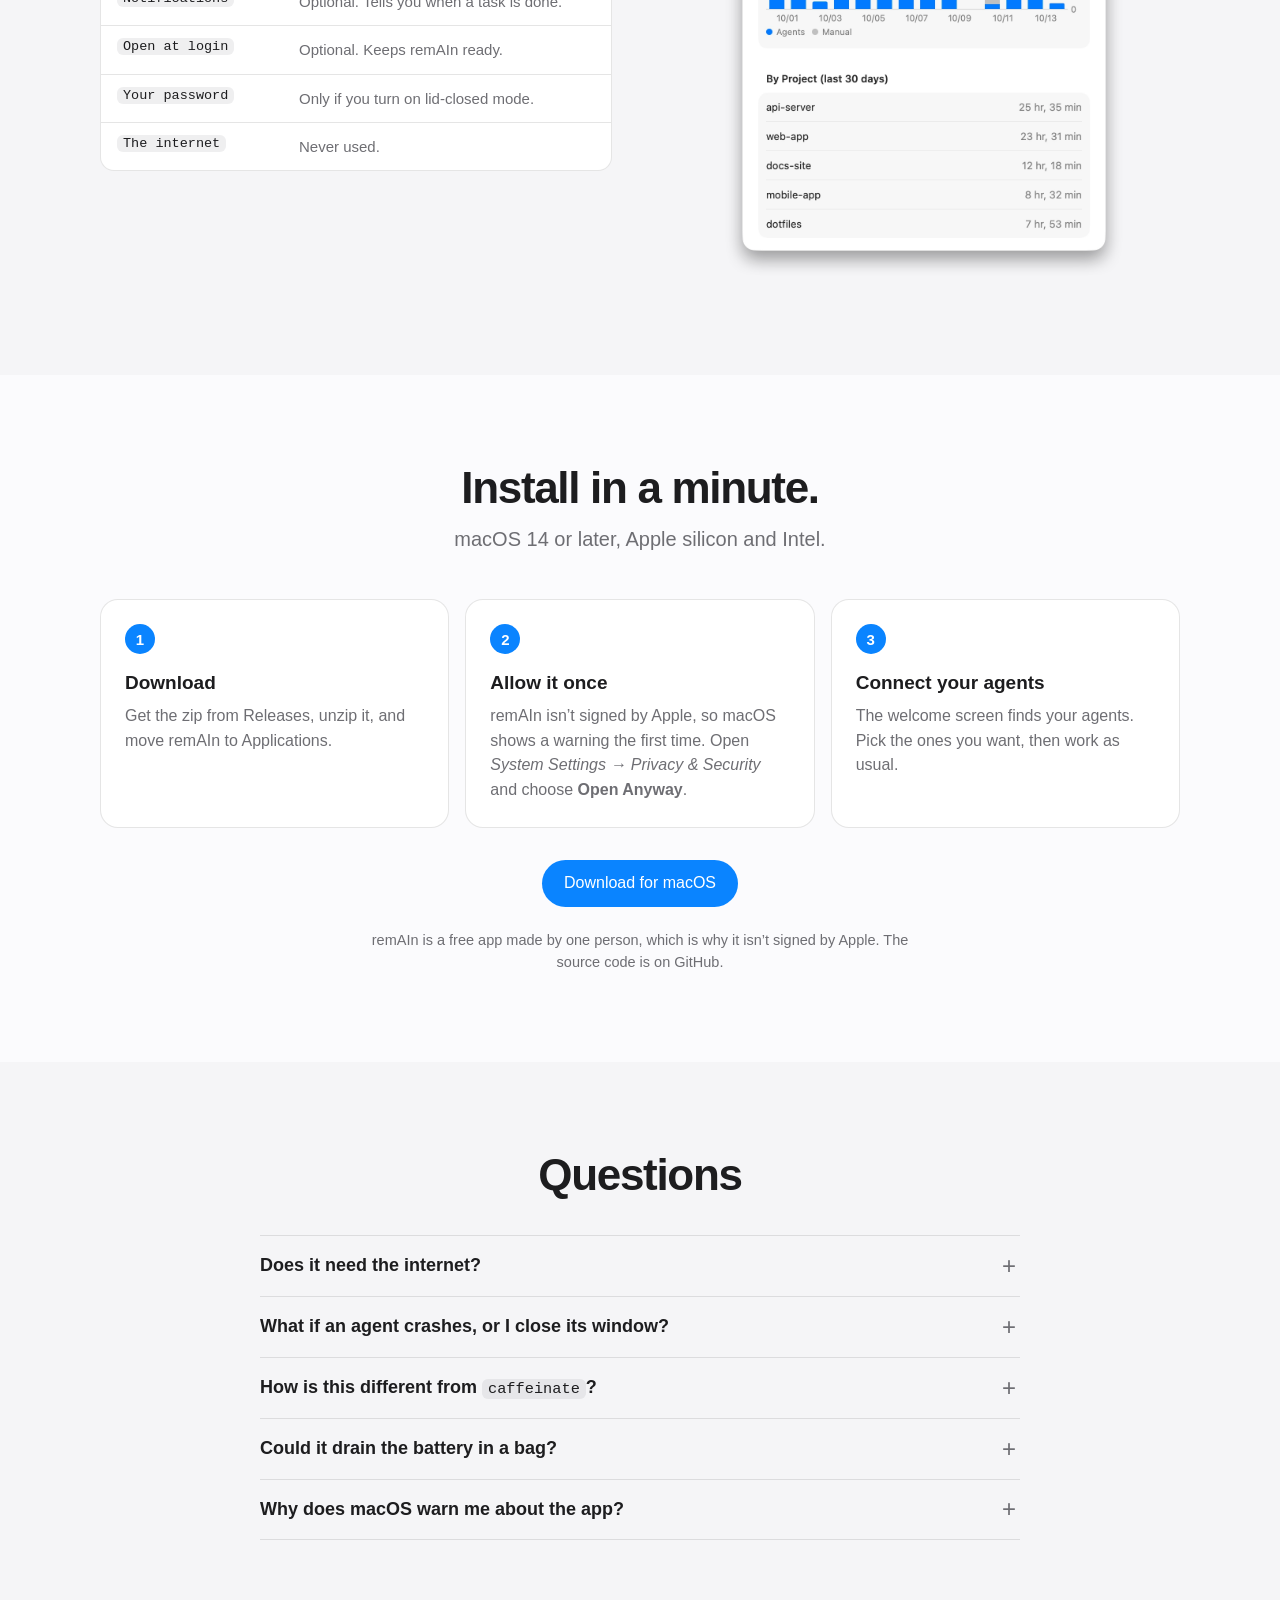
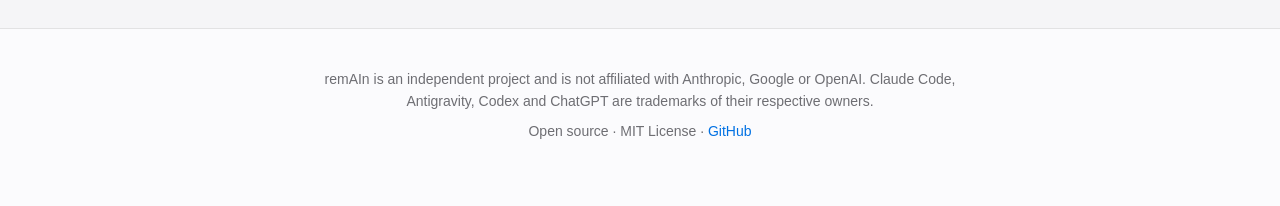
==== commit 37622bcc: "docs: stop saying 'wrap' for commands; describe what actually happens" ====
--- a/docs/index.html
+++ b/docs/index.html
@@ -44,7 +44,7 @@
   <div class="grid">
     <div class="card"><div class="ic"><svg width="22" height="22" viewBox="0 0 16 16" fill="none" stroke="currentColor" stroke-width="1.5" stroke-linecap="round" stroke-linejoin="round" aria-hidden="true"><path d="M13 9.4A5.5 5.5 0 1 1 6.6 3a4.4 4.4 0 0 0 6.4 6.4z"/></svg></div><h3>Your Mac dozes off mid-task</h3><p>You hand an agent a long job and walk away. When you come back, it stopped halfway.</p></div>
     <div class="card"><div class="ic"><svg width="22" height="22" viewBox="0 0 16 16" fill="none" stroke="currentColor" stroke-width="1.5" stroke-linecap="round" stroke-linejoin="round" aria-hidden="true"><rect x="1.8" y="4.6" width="11" height="6.8" rx="1.8"/><path d="M14.4 7v2"/><path d="M4 8h2.2"/></svg></div><h3>Staying awake by hand is easy to forget</h3><p>Tricks like <code>caffeinate</code> need you to start and stop them. Forget, and the Mac runs all night until the battery is flat.</p></div>
-    <div class="card"><div class="ic"><svg width="22" height="22" viewBox="0 0 16 16" fill="none" stroke="currentColor" stroke-width="1.5" stroke-linecap="round" stroke-linejoin="round" aria-hidden="true"><rect x="2" y="2.6" width="12" height="9" rx="1.6"/><path d="M5.5 14h5M8 11.6V14"/></svg></div><h3>Not every agent lives in a terminal</h3><p>Agents inside editors and desktop apps can’t be wrapped in a command.</p></div>
+    <div class="card"><div class="ic"><svg width="22" height="22" viewBox="0 0 16 16" fill="none" stroke="currentColor" stroke-width="1.5" stroke-linecap="round" stroke-linejoin="round" aria-hidden="true"><rect x="2" y="2.6" width="12" height="9" rx="1.6"/><path d="M5.5 14h5M8 11.6V14"/></svg></div><h3>Not every agent lives in a terminal</h3><p>Agents inside editors and desktop apps don’t run as a command, so tricks like <code>caffeinate</code> can’t reach them.</p></div>
   </div>
 </div></section>
 
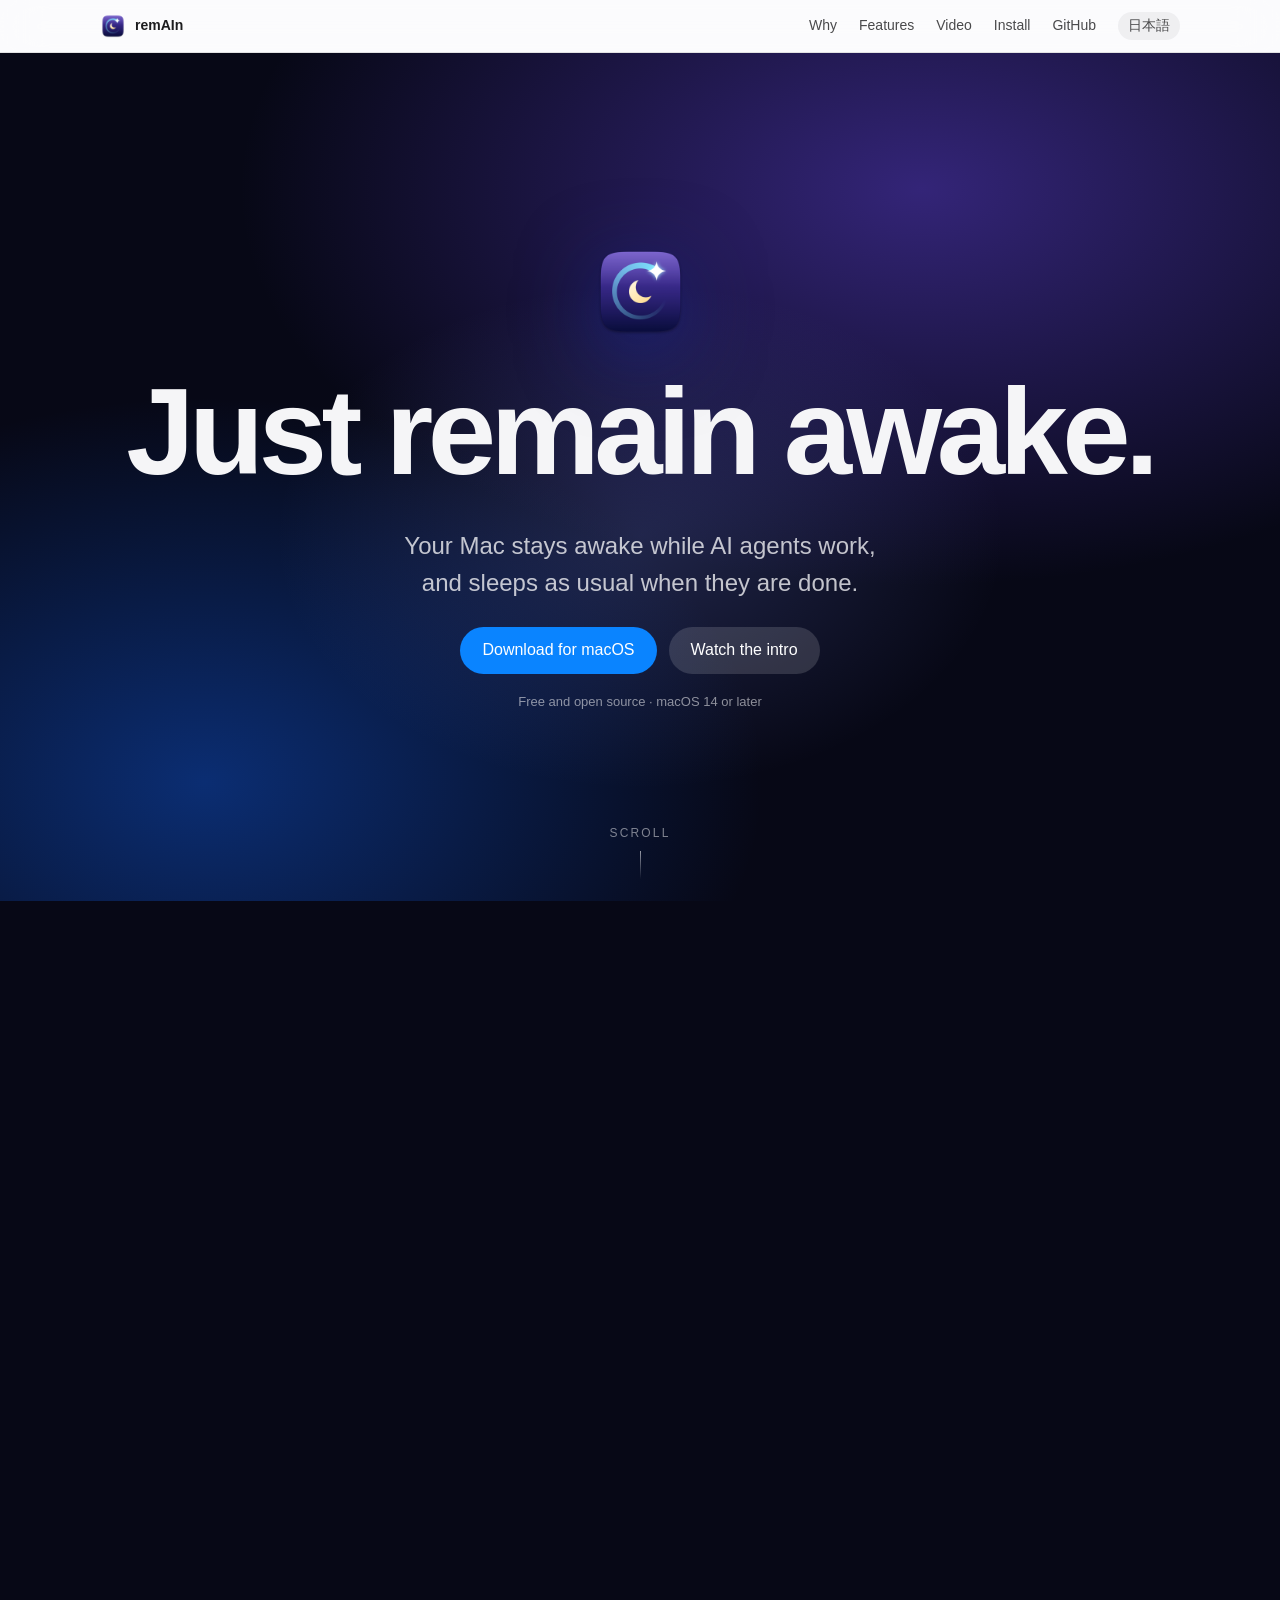
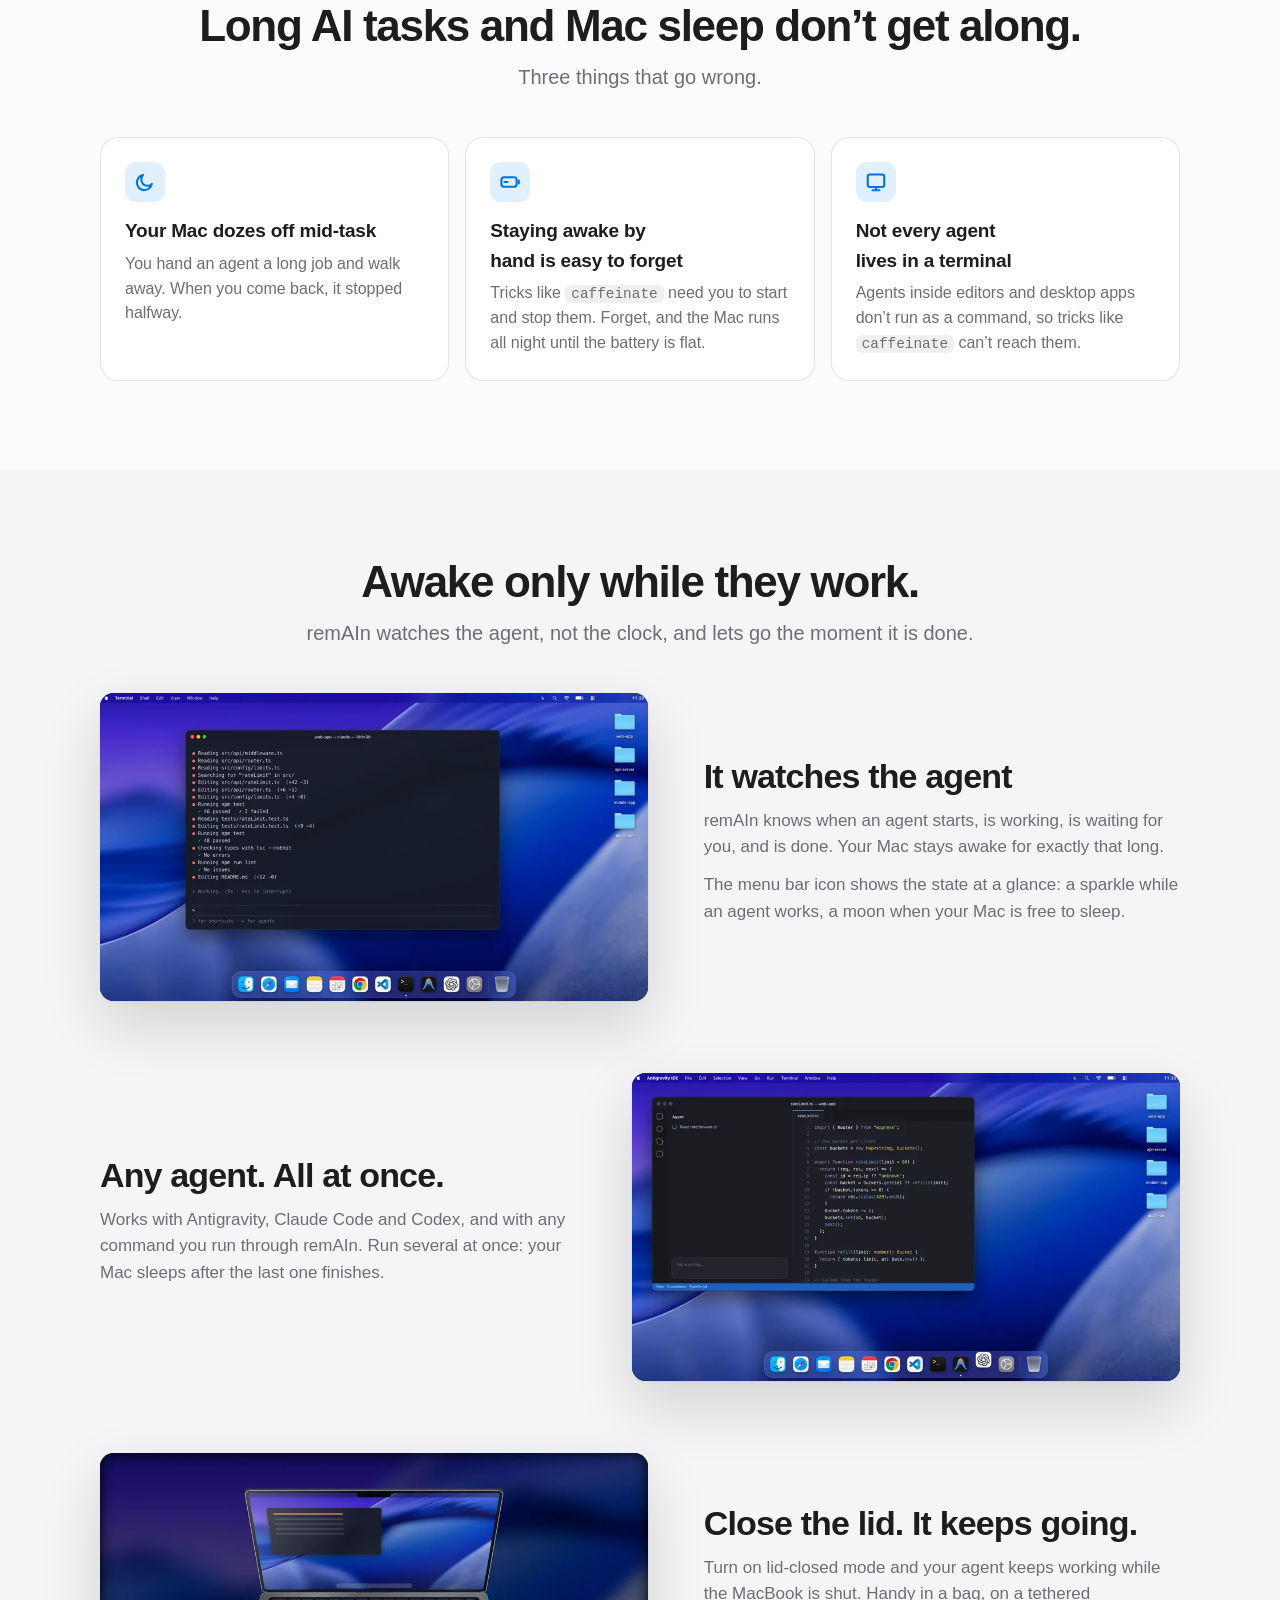
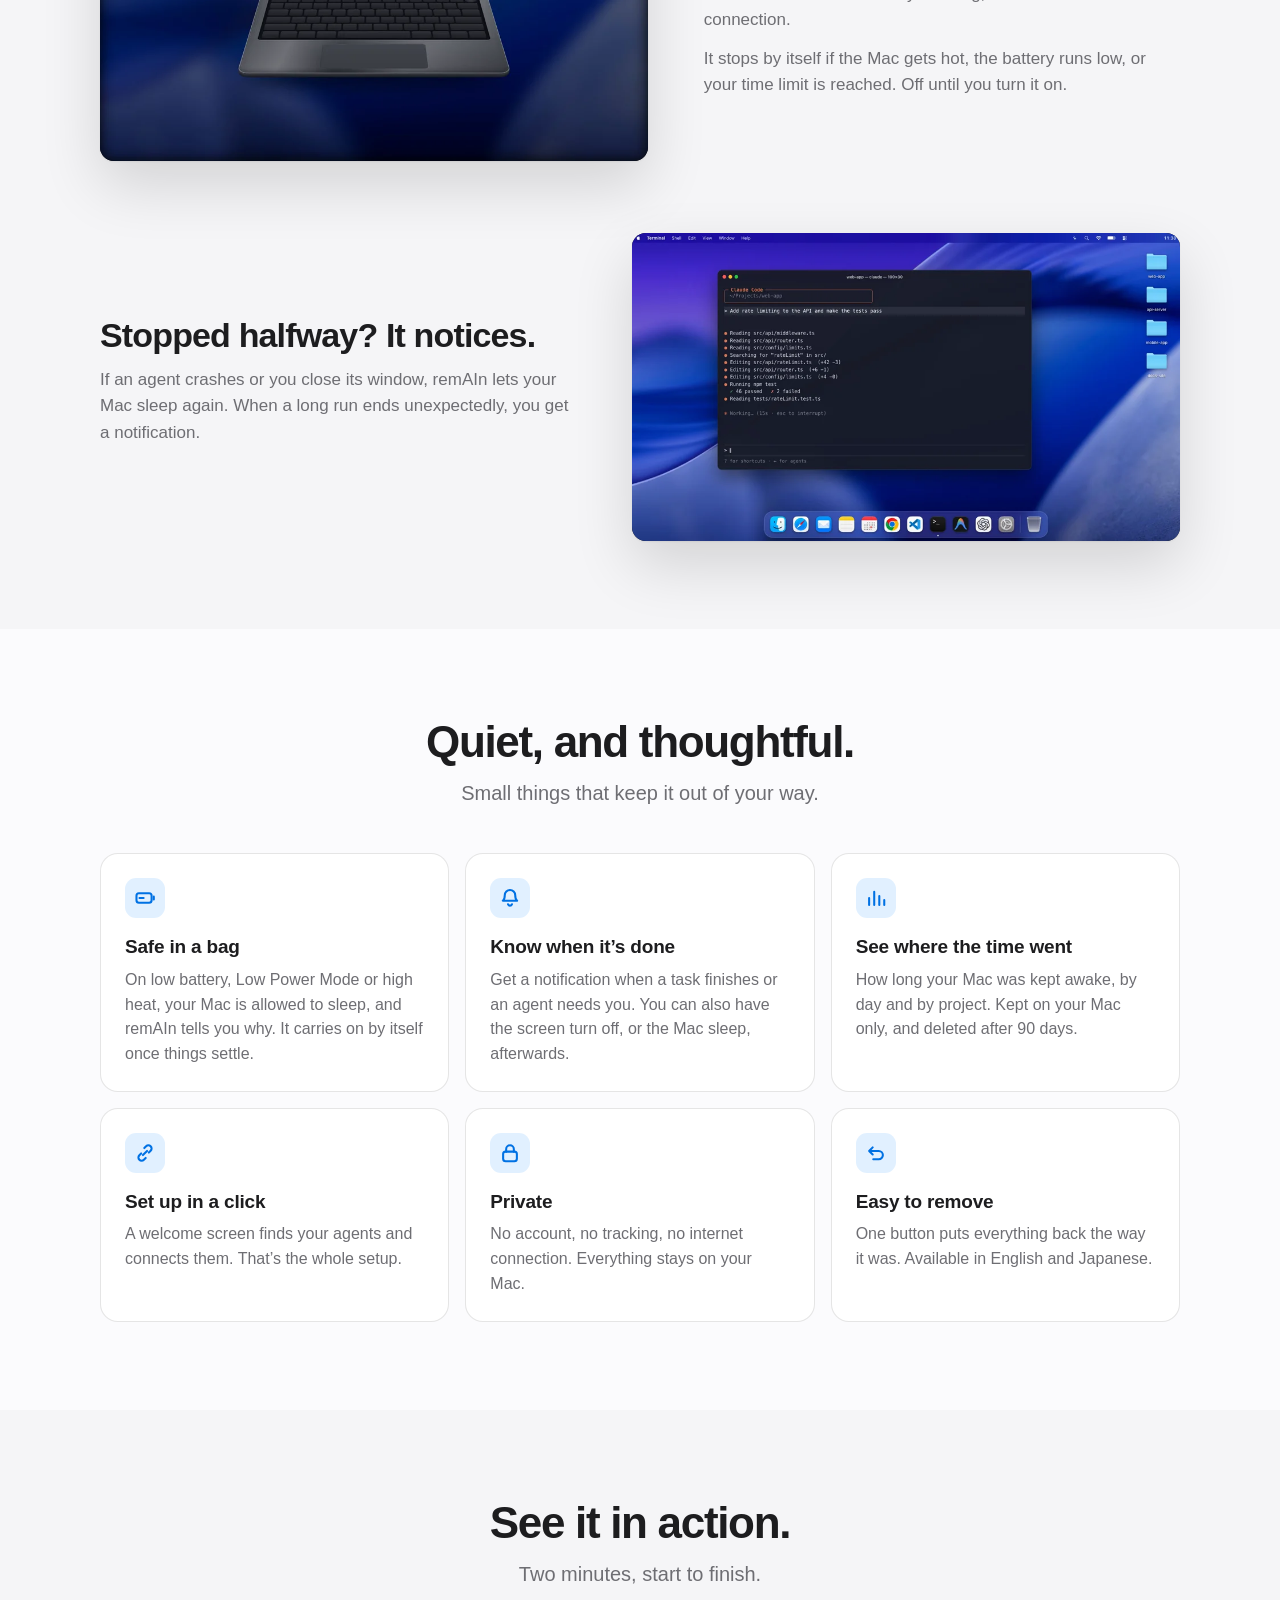
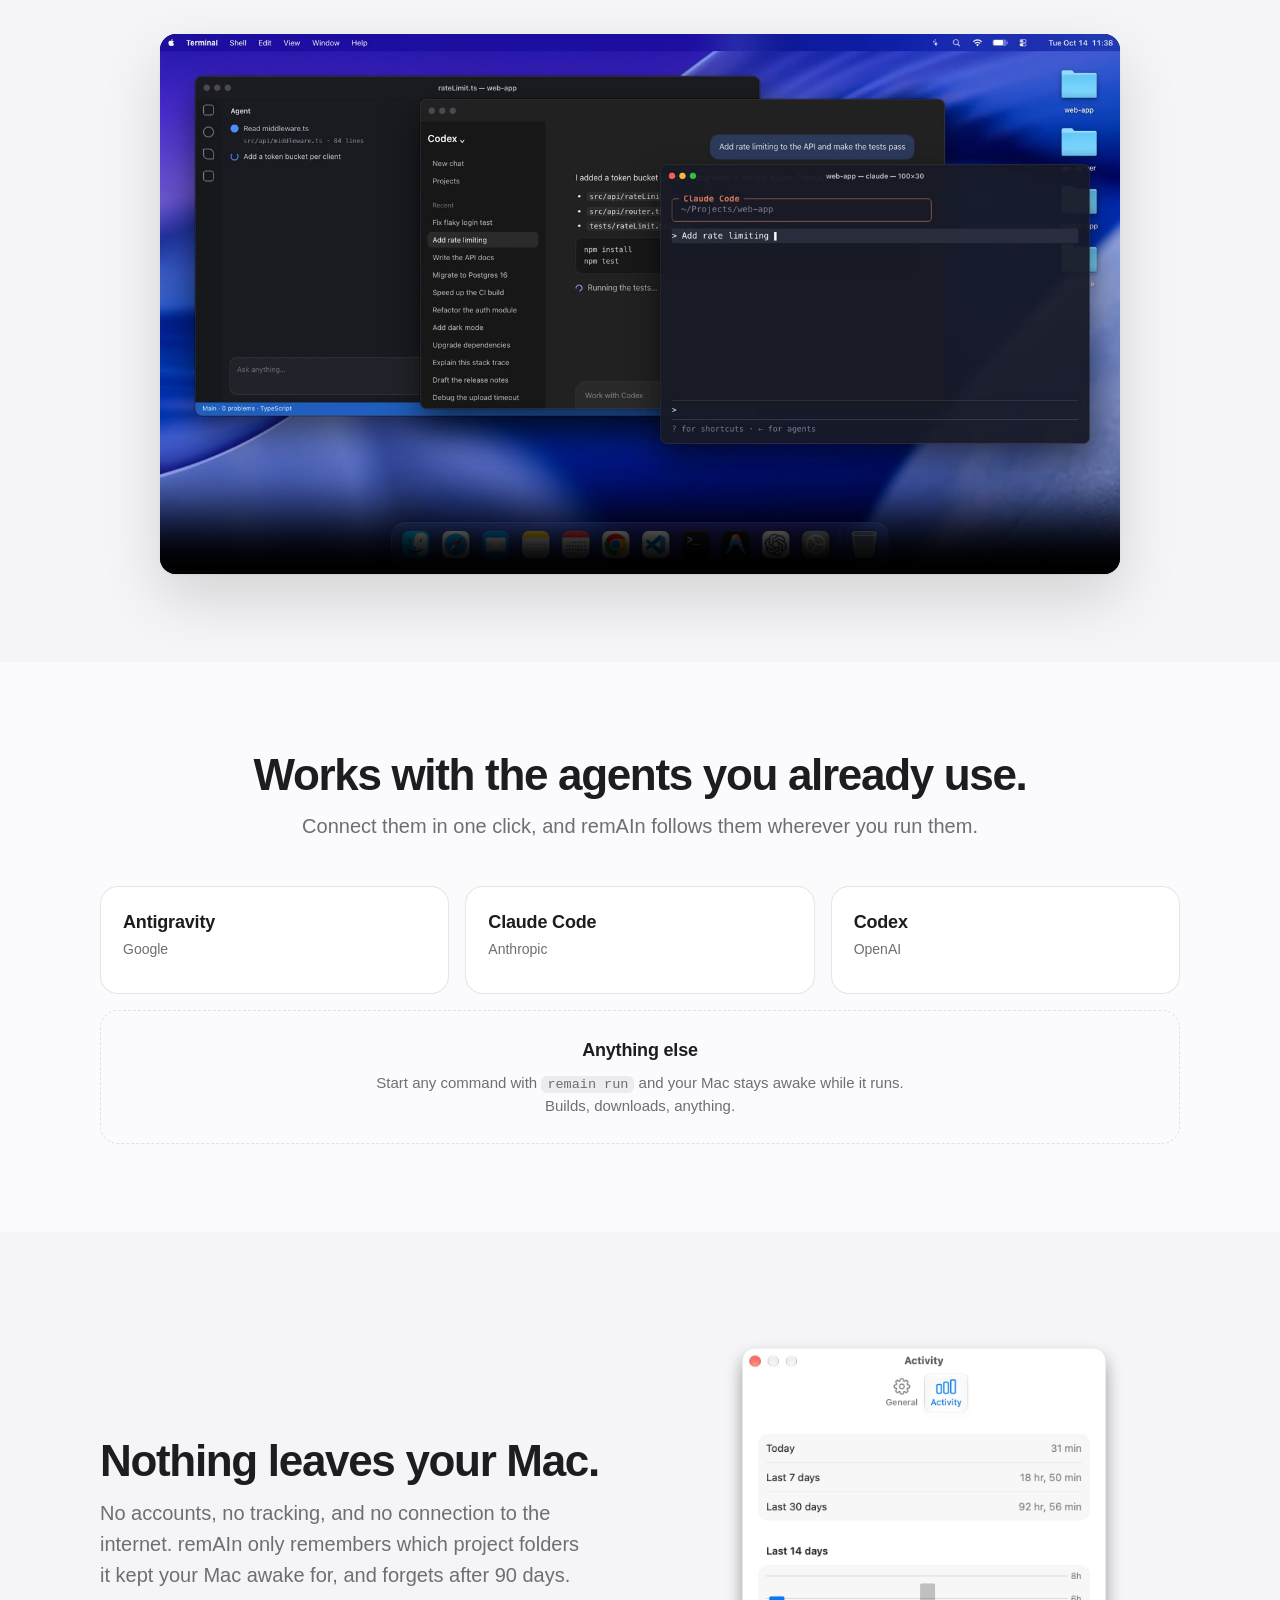
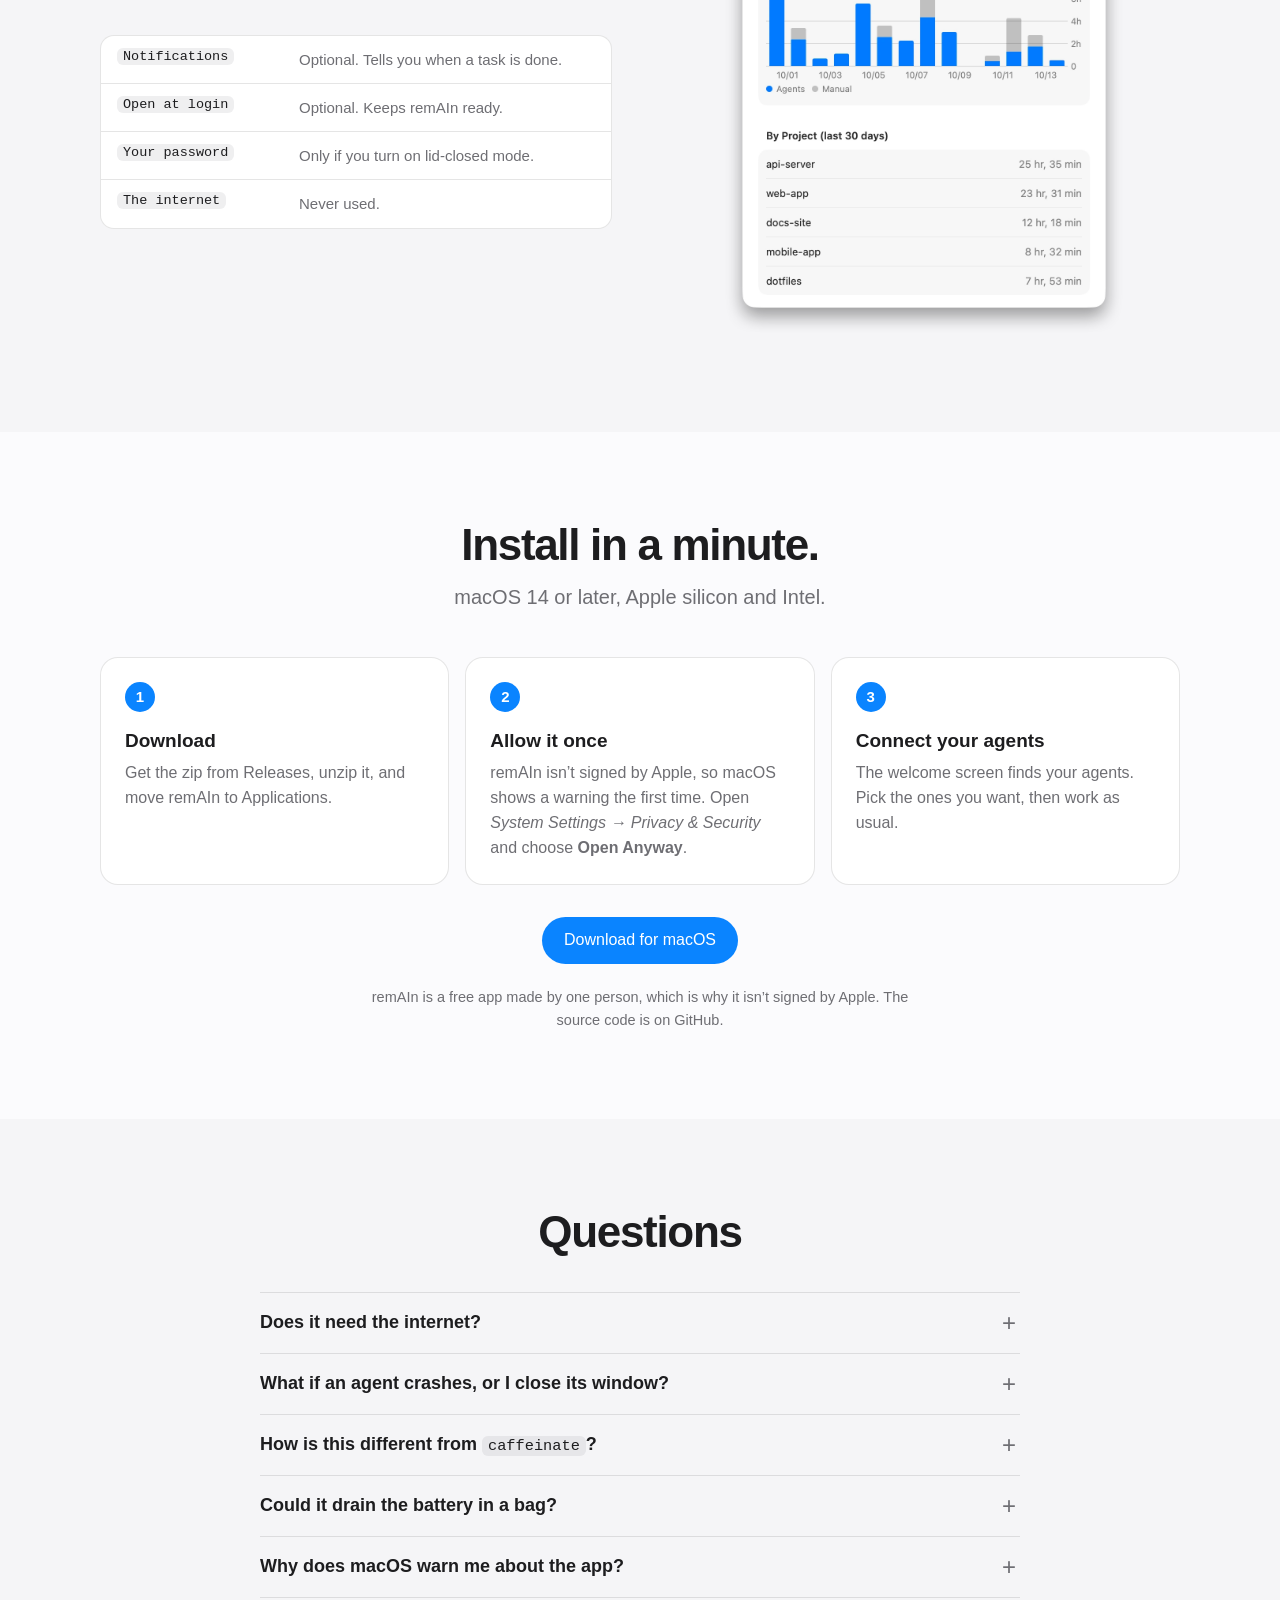
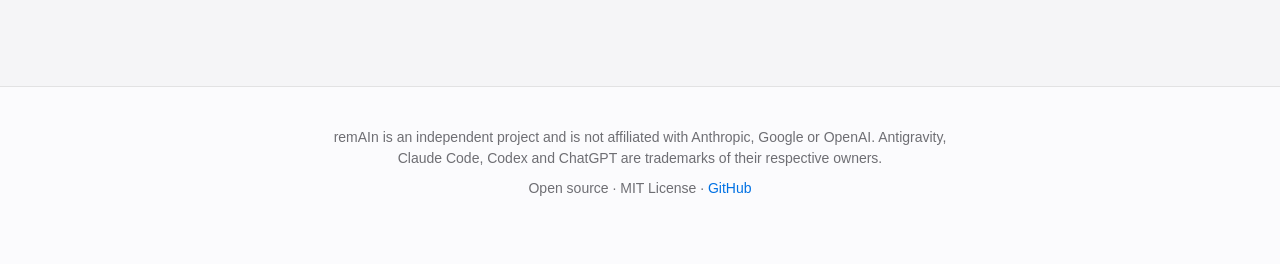
==== commit dcdbeb1d: "docs: a 3+1 agents section, alphabetical agent order, ウィンドウ for 窓, and no 'welcome screen' wording" ====
--- a/docs/index.html
+++ b/docs/index.html
@@ -4,7 +4,7 @@
 <meta charset="utf-8">
 <meta name="viewport" content="width=device-width, initial-scale=1">
 <title>remAIn: keeps your Mac awake only while AI agents work</title>
-<meta name="description" content="A small menu bar app for Mac. It keeps your Mac awake while AI agents (Claude Code, Codex, Antigravity) work, and lets it sleep as usual when they are done.">
+<meta name="description" content="A small menu bar app for Mac. It keeps your Mac awake while AI agents (Antigravity, Claude Code, Codex) work, and lets it sleep as usual when they are done.">
 <meta property="og:title" content="remAIn: keeps your Mac awake only while AI agents work">
 <meta property="og:description" content="Awake while your AI agents work. Asleep as usual when they are done. Free, open source, and nothing leaves your Mac.">
 <meta property="og:type" content="website">
@@ -58,7 +58,7 @@
   </div>
   <div class="feature flip">
     <div class="media"><img src="media/loop-agents.webp" width="960" height="540" alt="Three agents, an IDE, the ChatGPT app and a terminal, work at once; two finish and their windows go away while the last keeps working" loading="lazy"></div>
-    <div><h3>Any agent. All at once.</h3><p>Works with Claude Code, Codex and Antigravity, and with any command you run through remAIn. Run several at once: your Mac sleeps after the last one finishes.</p></div>
+    <div><h3>Any agent. All at once.</h3><p>Works with Antigravity, Claude Code and Codex, and with any command you run through remAIn. Run several at once: your Mac sleeps after the last one finishes.</p></div>
   </div>
   <div class="feature">
     <div class="media"><img src="media/loop-lid.webp" width="960" height="540" alt="A MacBook’s lid closes while the work continues; a small light stays at the seam and goes out when the work stops" loading="lazy"></div>
@@ -91,13 +91,13 @@
 
 <section id="agents"><div class="wrap">
   <h2>Works with the agents you already use.</h2>
-  <p class="sub">Claude Code, Codex, Antigravity, and any command.</p>
+  <p class="sub">Connect them in one click, and remAIn follows them wherever you run them.</p>
   <div class="agents">
-    <div class="agent"><b>Claude Code</b><small>Anthropic</small><p>Terminal, desktop app and VS Code.</p></div>
-    <div class="agent"><b>Codex</b><small>OpenAI</small><p>Terminal and desktop app.</p></div>
-    <div class="agent"><b>Antigravity</b><small>Google</small><p>The IDE.</p></div>
-    <div class="agent"><b>Any command</b><small>Anything else</small><p>Start it with <code>remain run</code> and your Mac stays awake while it runs. Builds, downloads, anything.</p></div>
+    <div class="agent"><b>Antigravity</b><small>Google</small></div>
+    <div class="agent"><b>Claude Code</b><small>Anthropic</small></div>
+    <div class="agent"><b>Codex</b><small>OpenAI</small></div>
   </div>
+  <div class="agent wide"><div><b>Anything else</b><p>Start any command with <code>remain run</code> and your Mac stays awake while it runs. Builds, downloads, anything.</p></div></div>
 </div></section>
 
 <section id="privacy" class="alt"><div class="wrap privacy">
@@ -139,7 +139,7 @@
 </main>
 
 <footer><div class="wrap">
-  <p>remAIn is an independent project and is not affiliated with Anthropic, Google or OpenAI. Claude Code, Antigravity, Codex and ChatGPT are trademarks of their respective owners.</p>
+  <p>remAIn is an independent project and is not affiliated with Anthropic, Google or OpenAI. Antigravity, Claude Code, Codex and ChatGPT are trademarks of their respective owners.</p>
   <p>Open source · MIT License · <a href="https://github.com/haruhito767676/remain">GitHub</a></p>
 </div></footer>
 <script src="app.js"></script>
--- a/docs/style.css
+++ b/docs/style.css
@@ -152,13 +152,14 @@
 .video video { width: 100%; border-radius: 16px; box-shadow: var(--shadow); background: #000; display: block; }
 
 /* agents */
-.agents { display: grid; grid-template-columns: repeat(4, 1fr); gap: 16px; }
+.agents { display: grid; grid-template-columns: repeat(3, 1fr); gap: 16px; }
 .agent { background: var(--card); border: 0.5px solid var(--line); border-radius: var(--radius); padding: 22px; }
 .agent b { display: block; font-size: 18px; letter-spacing: -0.01em; }
 .agent small { display: block; color: var(--muted); margin: 2px 0 10px; font-size: 14px; }
 .agent p { margin: 0; color: var(--muted); font-size: 15px; }
-@media (max-width: 960px) { .agents { grid-template-columns: repeat(2, 1fr); } }
-@media (max-width: 560px) { .agents { grid-template-columns: 1fr; } }
+@media (max-width: 640px) { .agents { grid-template-columns: 1fr; } }
+.agent.wide { margin-top: 16px; background: transparent; border-style: dashed; text-align: center; padding: 26px 22px; }
+.agent.wide p { max-width: 36em; margin: 6px auto 0; }
 
 /* privacy */
 .privacy { display: grid; grid-template-columns: 1fr 1fr; gap: 56px; align-items: center; }
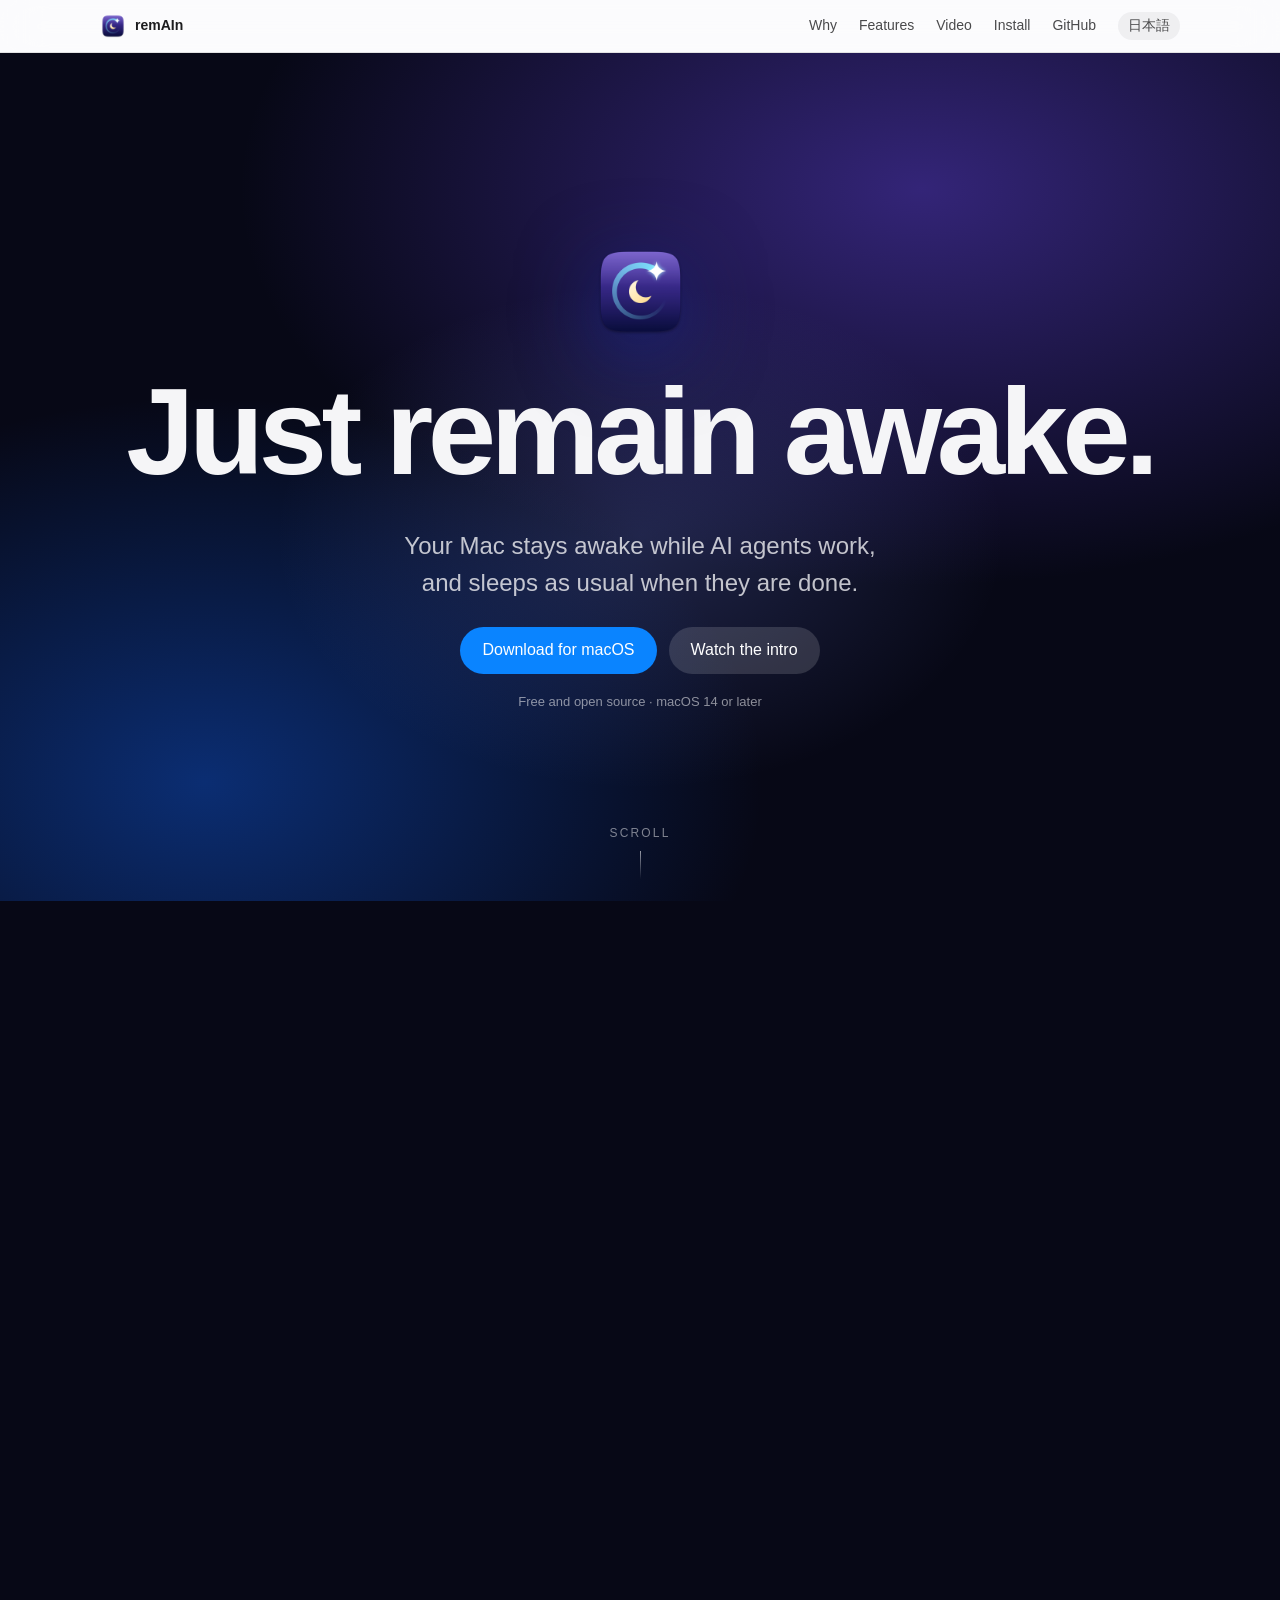
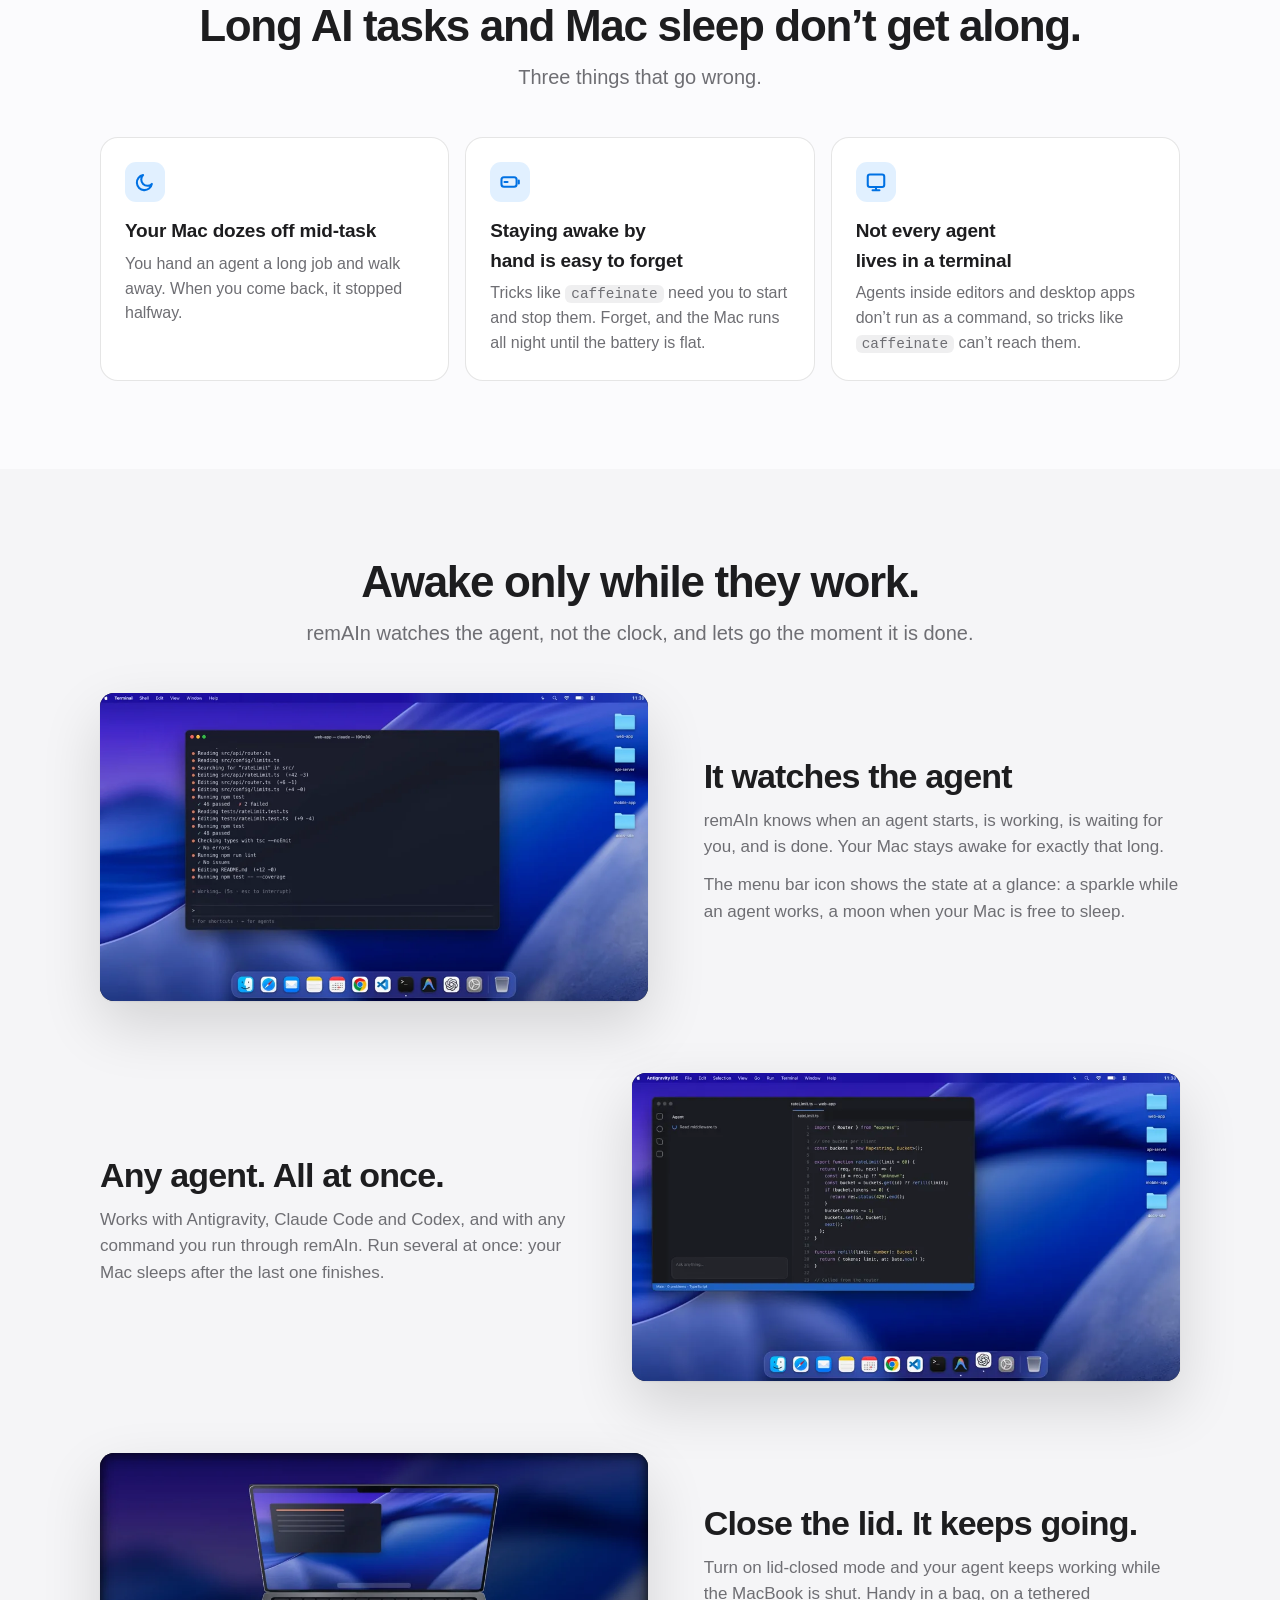
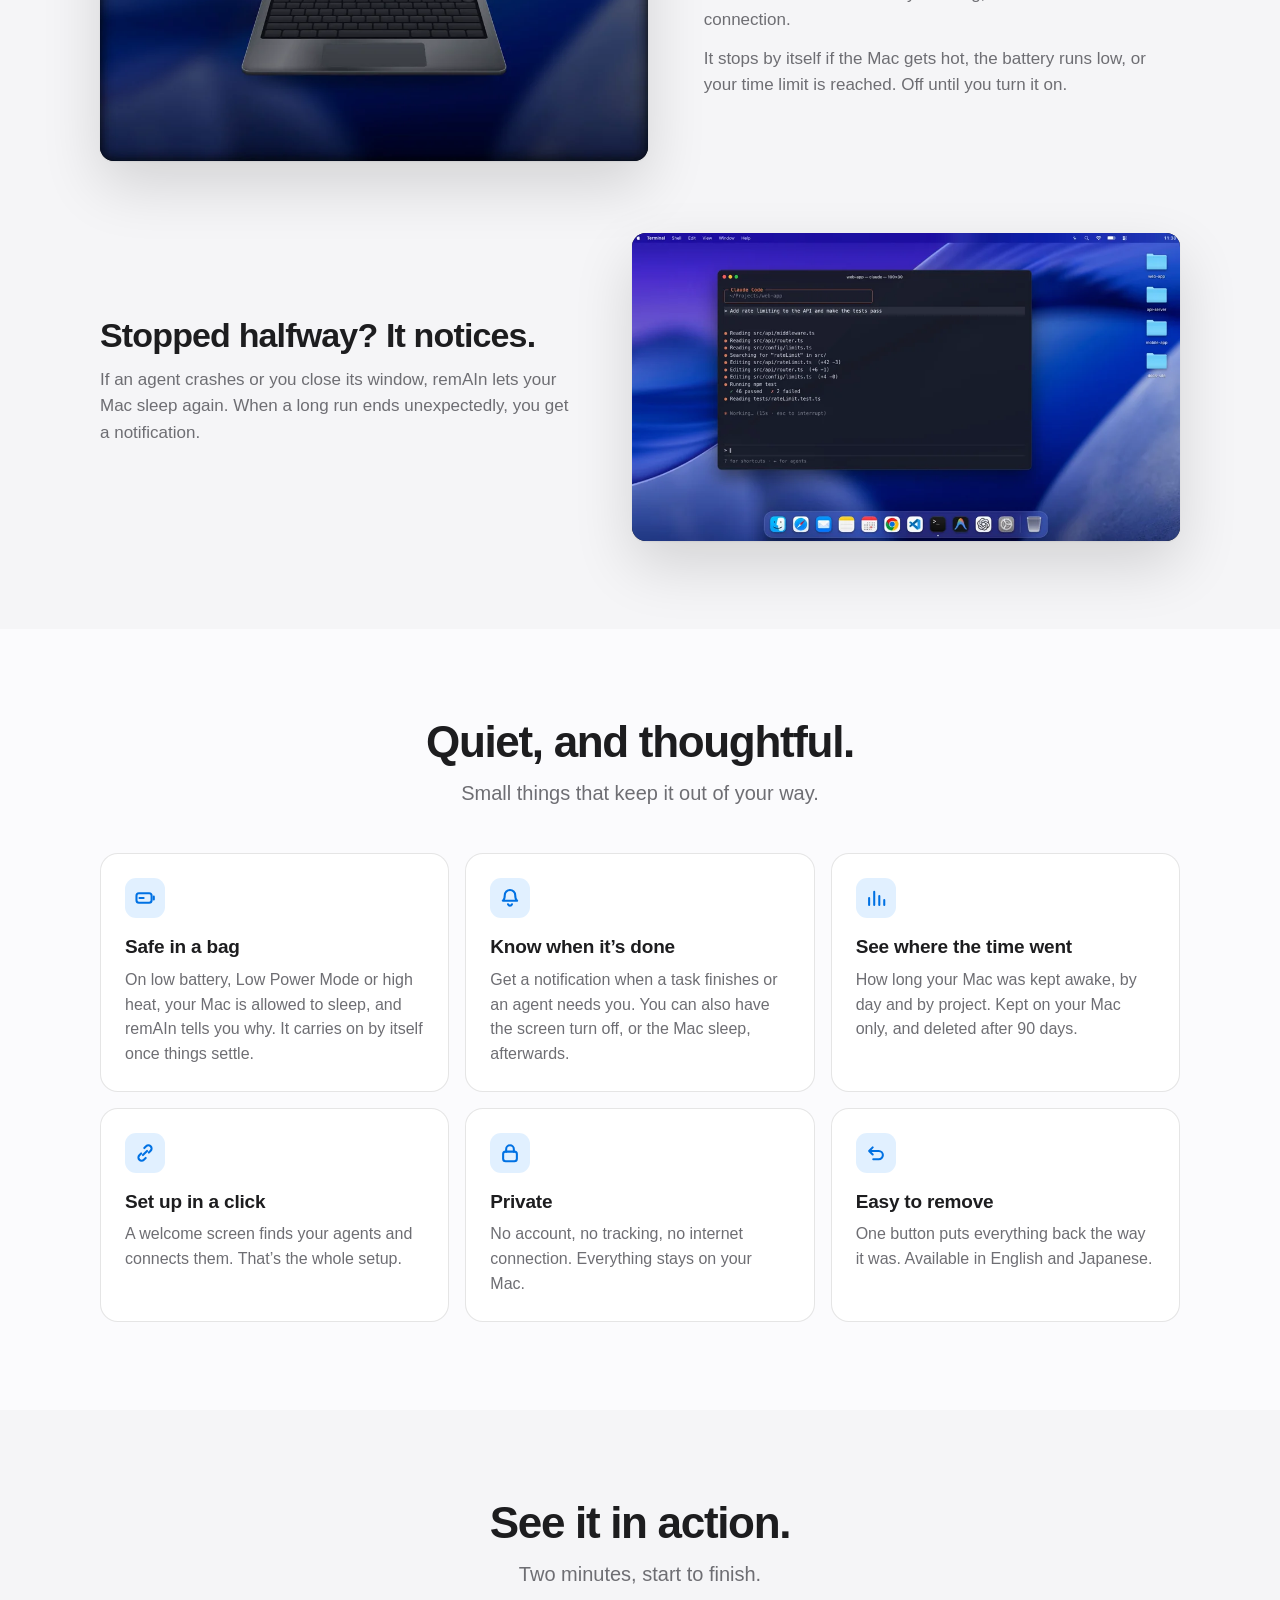
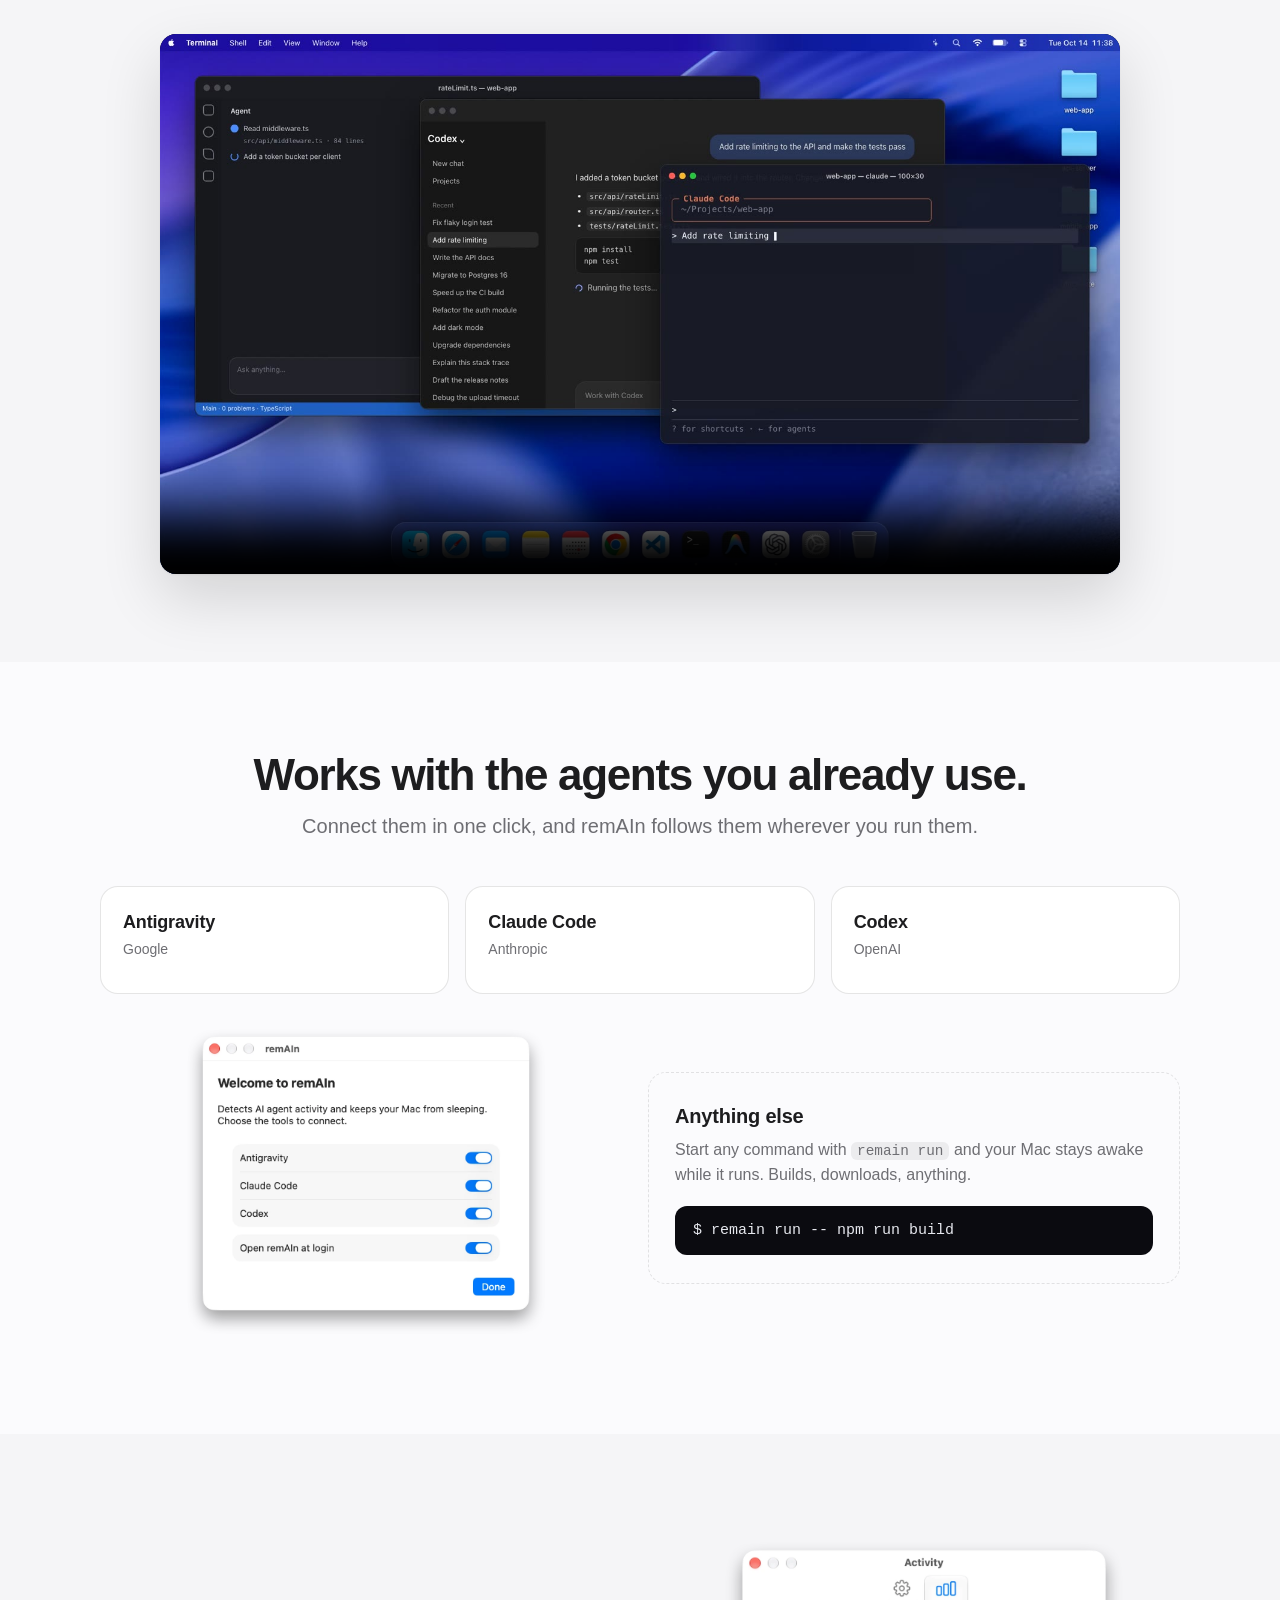
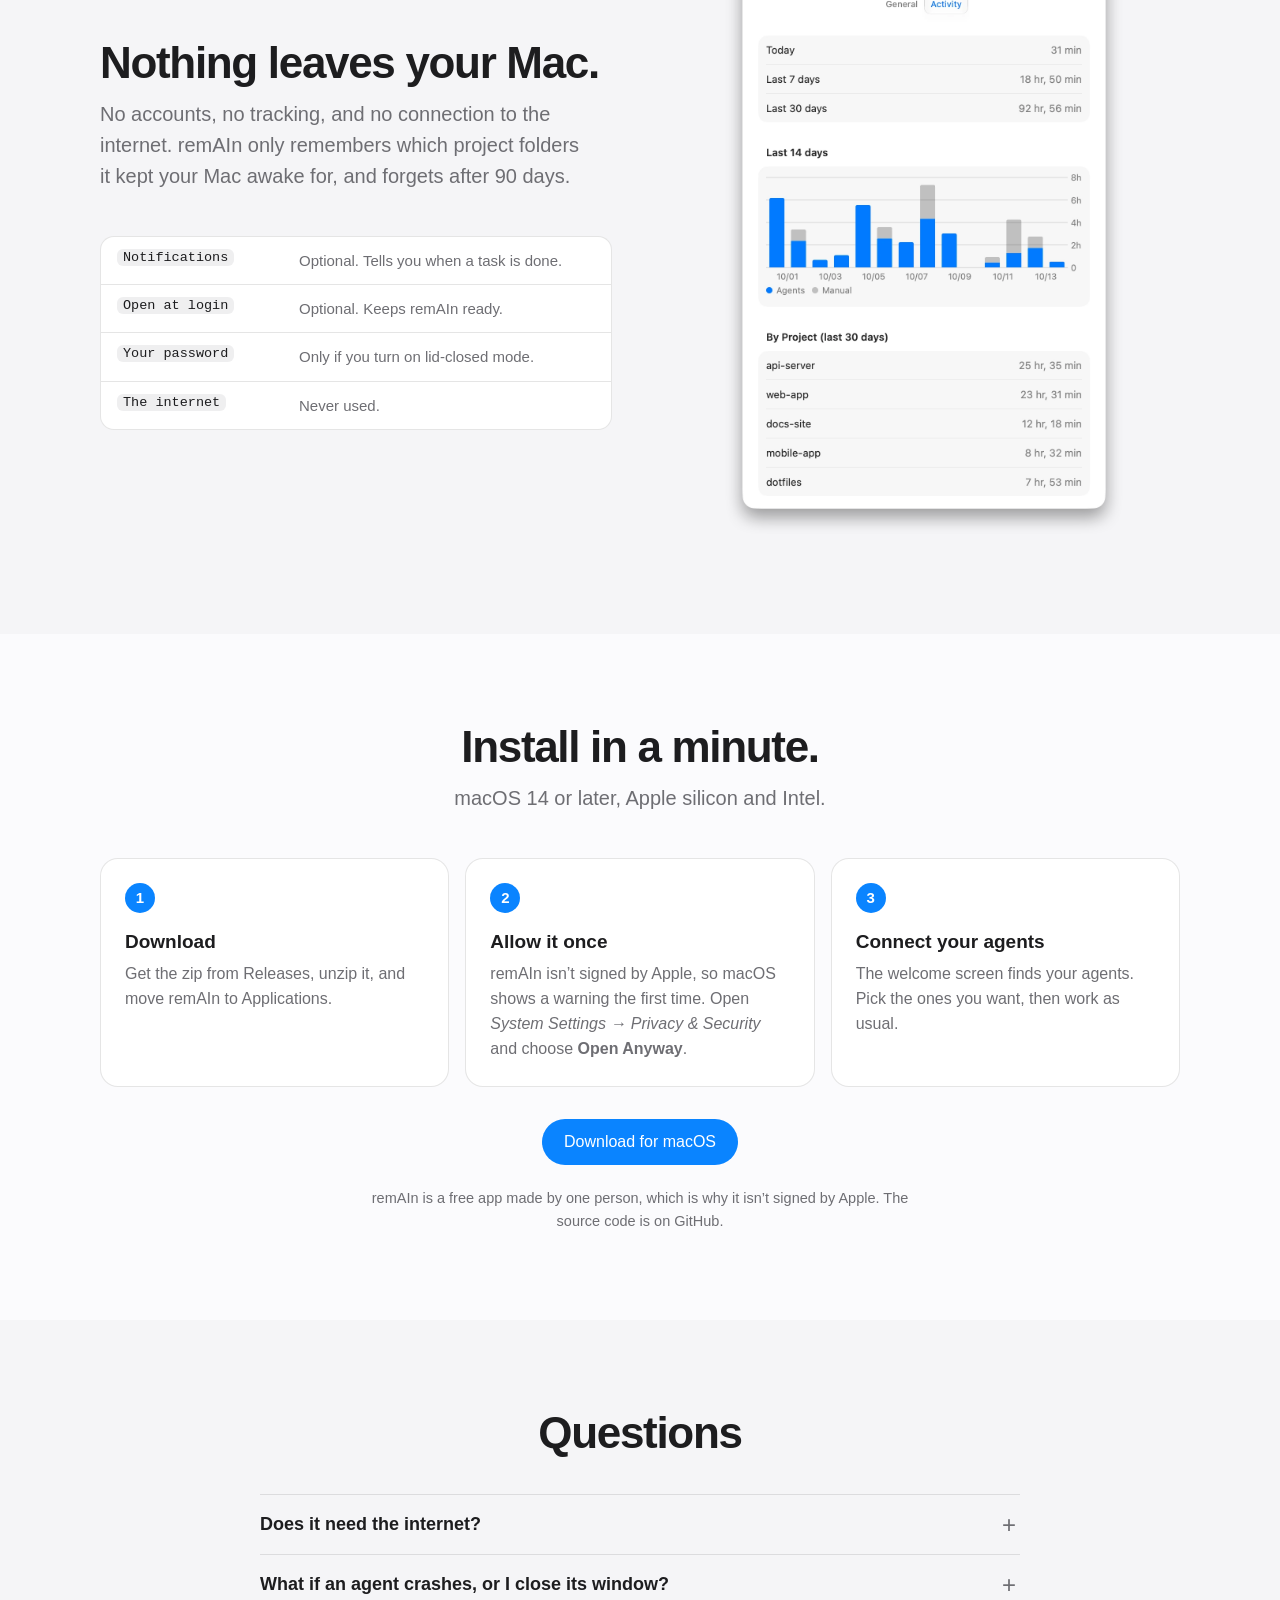
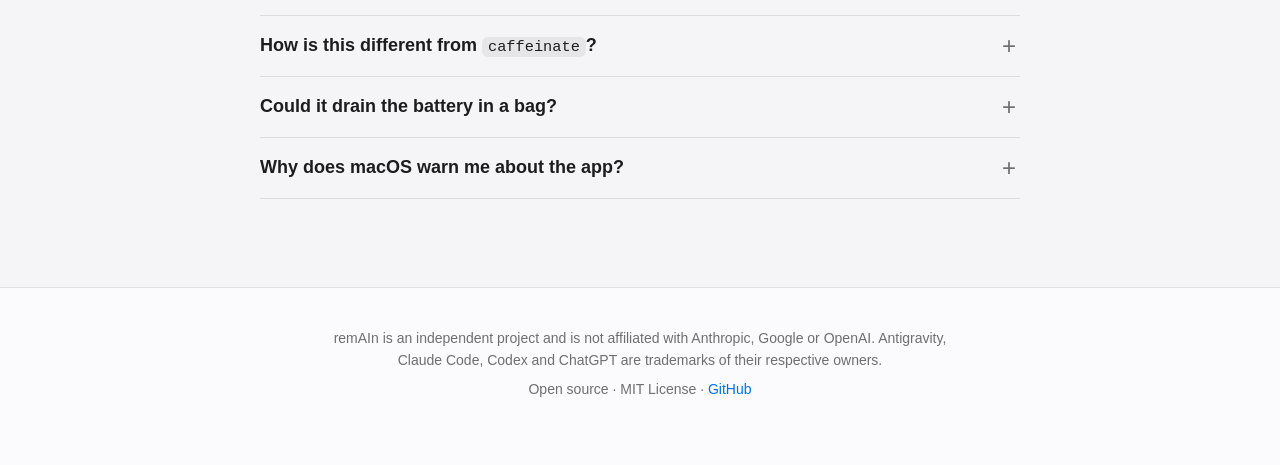
==== commit ae560cee: "docs: the FAQ answers open smoothly, and the agents section shows the first screen and a command" ====
--- a/docs/index.html
+++ b/docs/index.html
@@ -97,7 +97,10 @@
     <div class="agent"><b>Claude Code</b><small>Anthropic</small></div>
     <div class="agent"><b>Codex</b><small>OpenAI</small></div>
   </div>
-  <div class="agent wide"><div><b>Anything else</b><p>Start any command with <code>remain run</code> and your Mac stays awake while it runs. Builds, downloads, anything.</p></div></div>
+  <div class="agents-extra">
+    <div class="shot"><picture><source media="(prefers-color-scheme: dark)" srcset="media/shot-welcome-dark-en.webp"><img src="media/shot-welcome-light-en.webp" alt="The first screen: a switch for each agent remAIn found" loading="lazy"></picture></div>
+    <div class="agent wide"><div><b>Anything else</b><p>Start any command with <code>remain run</code> and your Mac stays awake while it runs. Builds, downloads, anything.</p><pre class="cmd">$ remain run -- npm run build</pre></div></div>
+  </div>
 </div></section>
 
 <section id="privacy" class="alt"><div class="wrap privacy">
--- a/docs/style.css
+++ b/docs/style.css
@@ -158,8 +158,14 @@
 .agent small { display: block; color: var(--muted); margin: 2px 0 10px; font-size: 14px; }
 .agent p { margin: 0; color: var(--muted); font-size: 15px; }
 @media (max-width: 640px) { .agents { grid-template-columns: 1fr; } }
-.agent.wide { margin-top: 16px; background: transparent; border-style: dashed; text-align: center; padding: 26px 22px; }
-.agent.wide p { max-width: 36em; margin: 6px auto 0; }
+.agents-extra { display: grid; grid-template-columns: 1fr 1fr; gap: 16px; margin-top: 16px; align-items: center; }
+.agents-extra .shot { text-align: center; }
+.agents-extra .shot img { width: min(380px, 100%); height: auto; border-radius: 12px; }
+.agent.wide { background: transparent; border-style: dashed; padding: 28px 26px; }
+.agent.wide b { font-size: 20px; }
+.agent.wide p { margin: 6px 0 0; font-size: 16px; }
+.cmd { margin: 18px 0 0; padding: 14px 18px; border-radius: 12px; background: #0b0b10; color: #e6e8ee; font: 15px/1.4 ui-monospace, "SF Mono", Menlo, monospace; overflow-x: auto; white-space: pre; }
+@media (max-width: 860px) { .agents-extra { grid-template-columns: 1fr; } }
 
 /* privacy */
 .privacy { display: grid; grid-template-columns: 1fr 1fr; gap: 56px; align-items: center; }
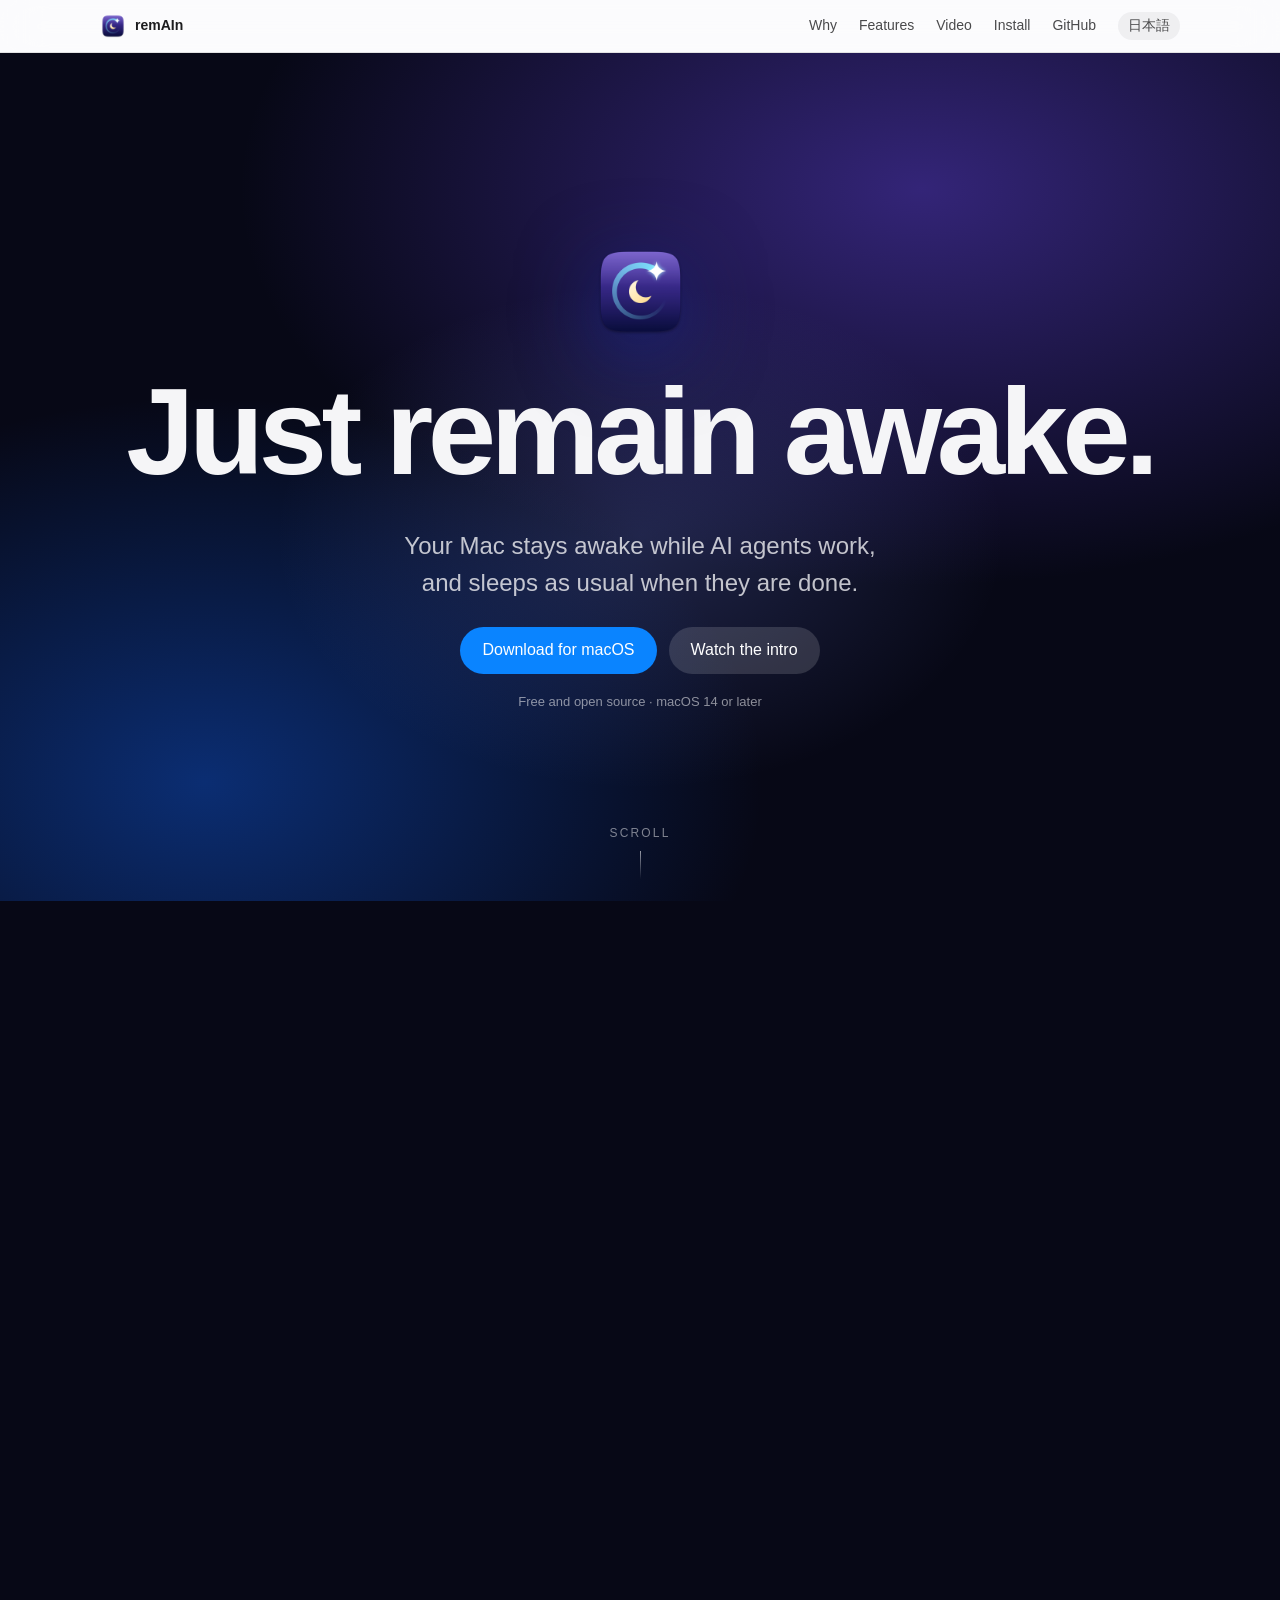
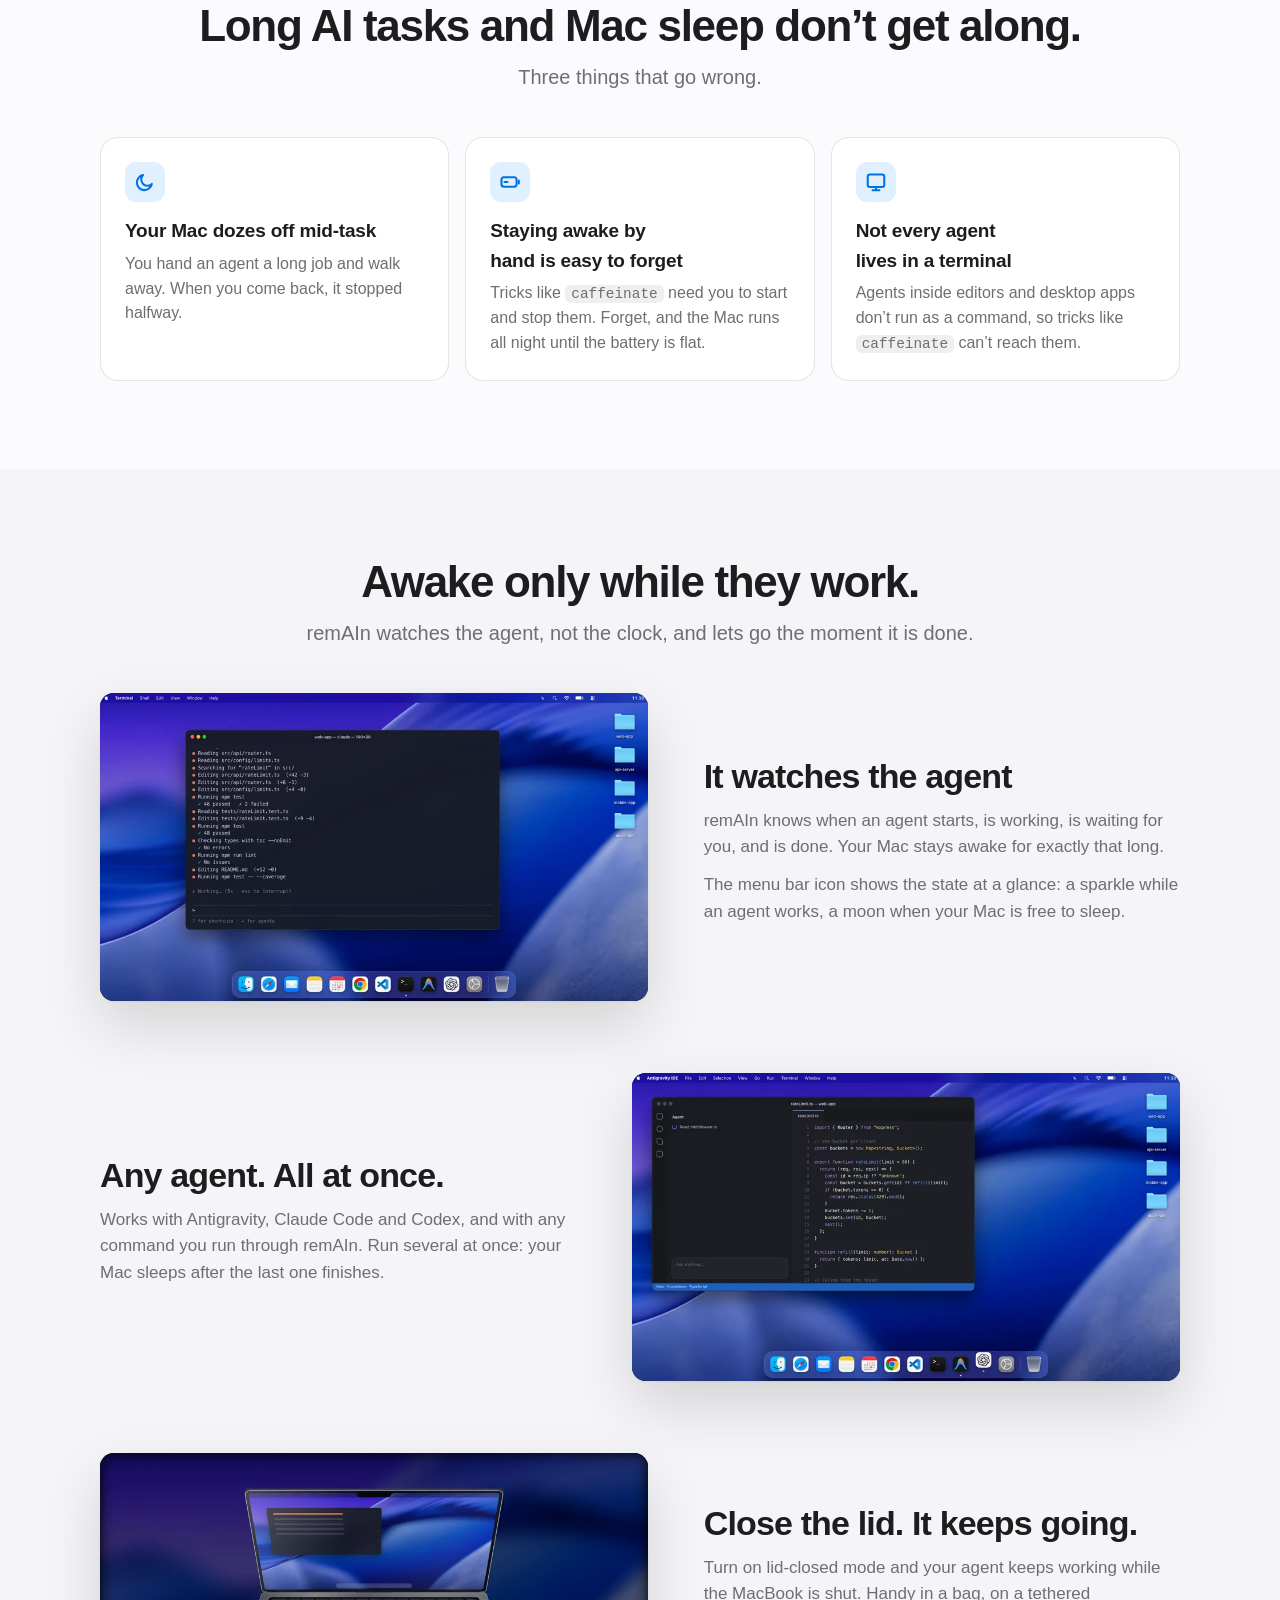
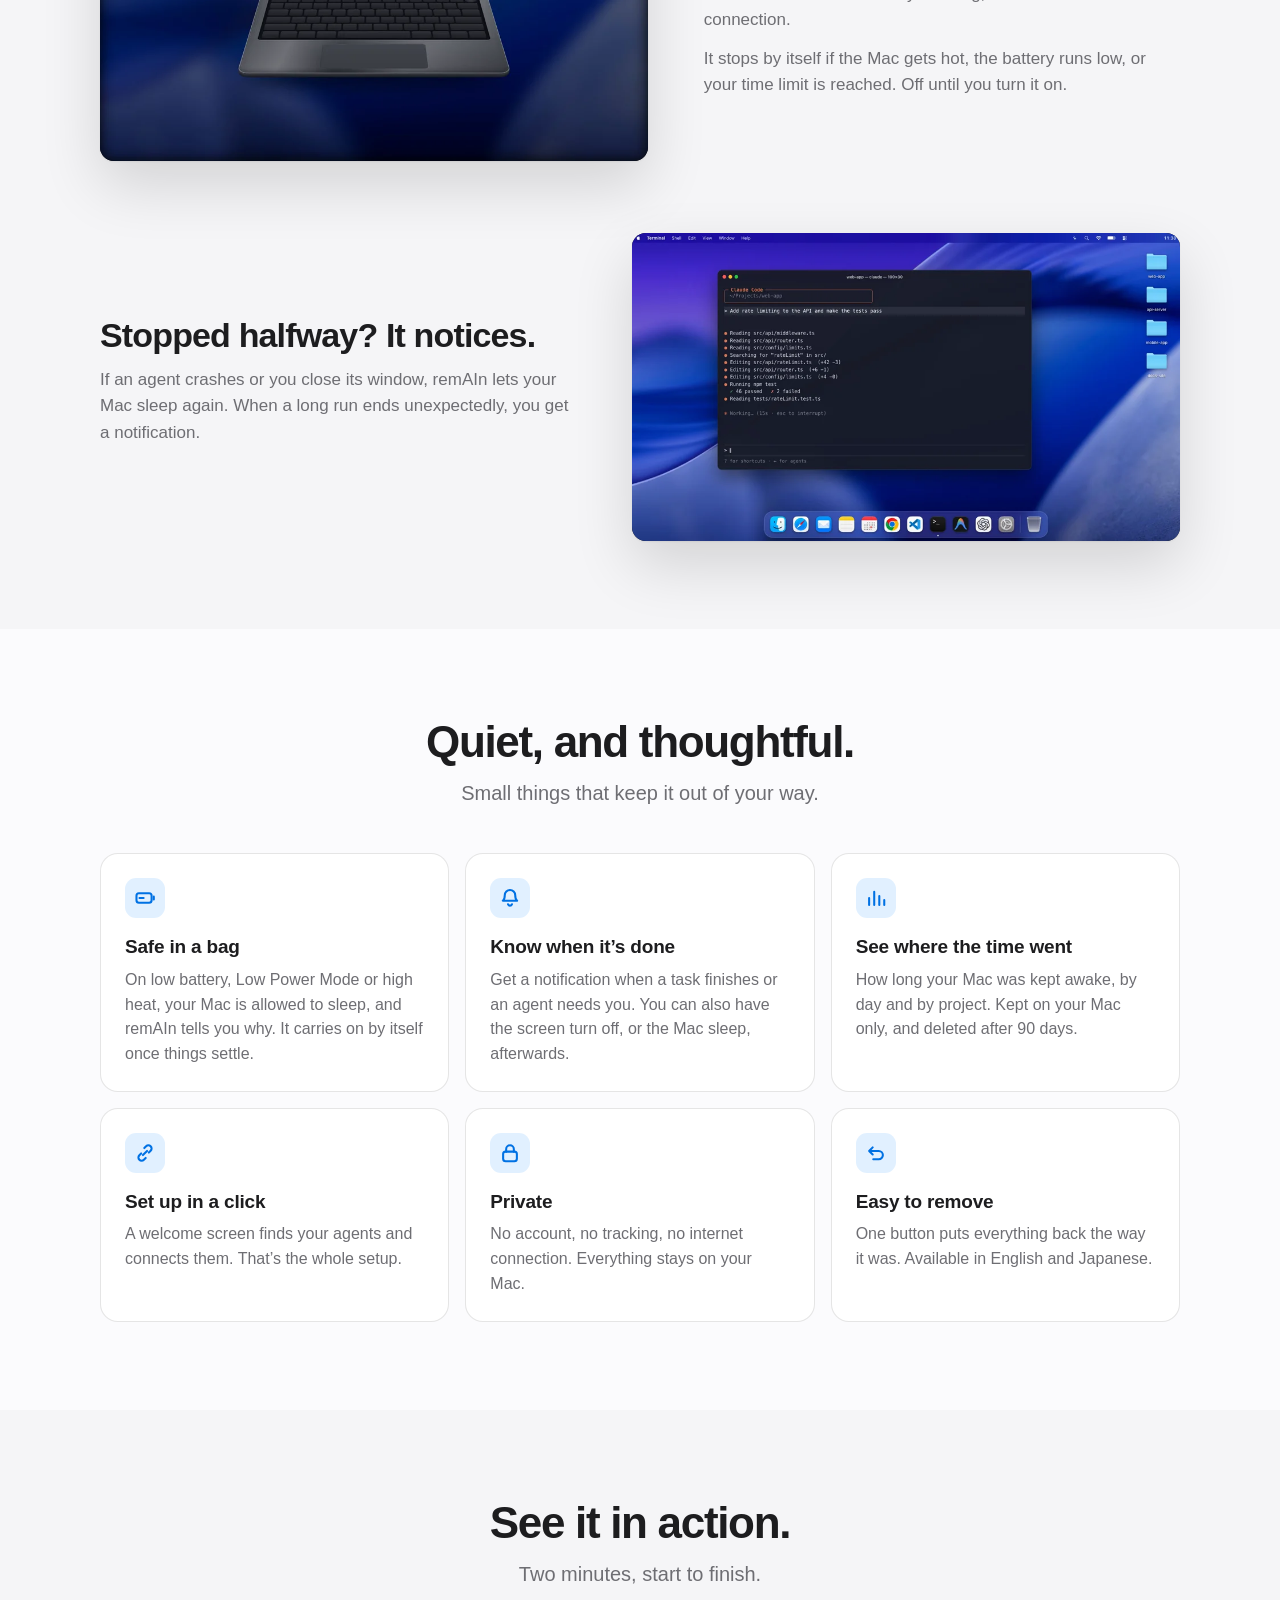
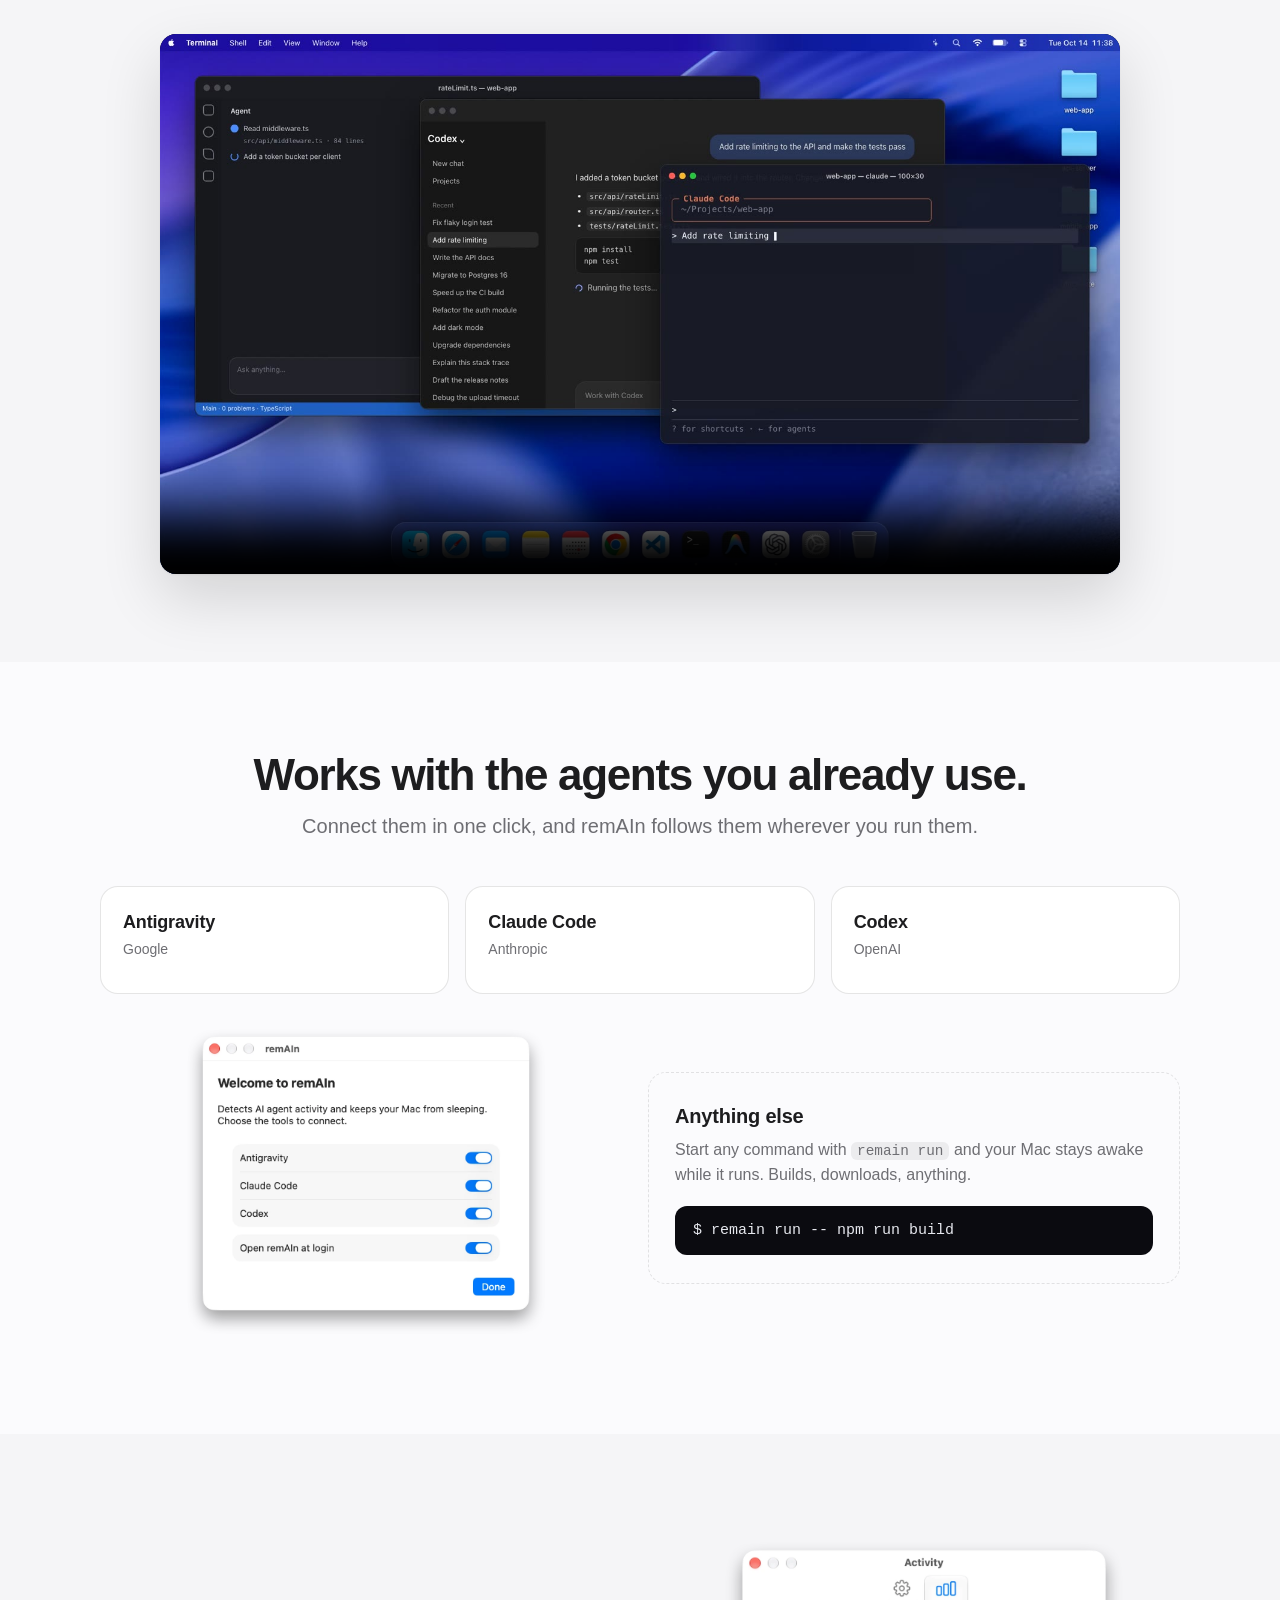
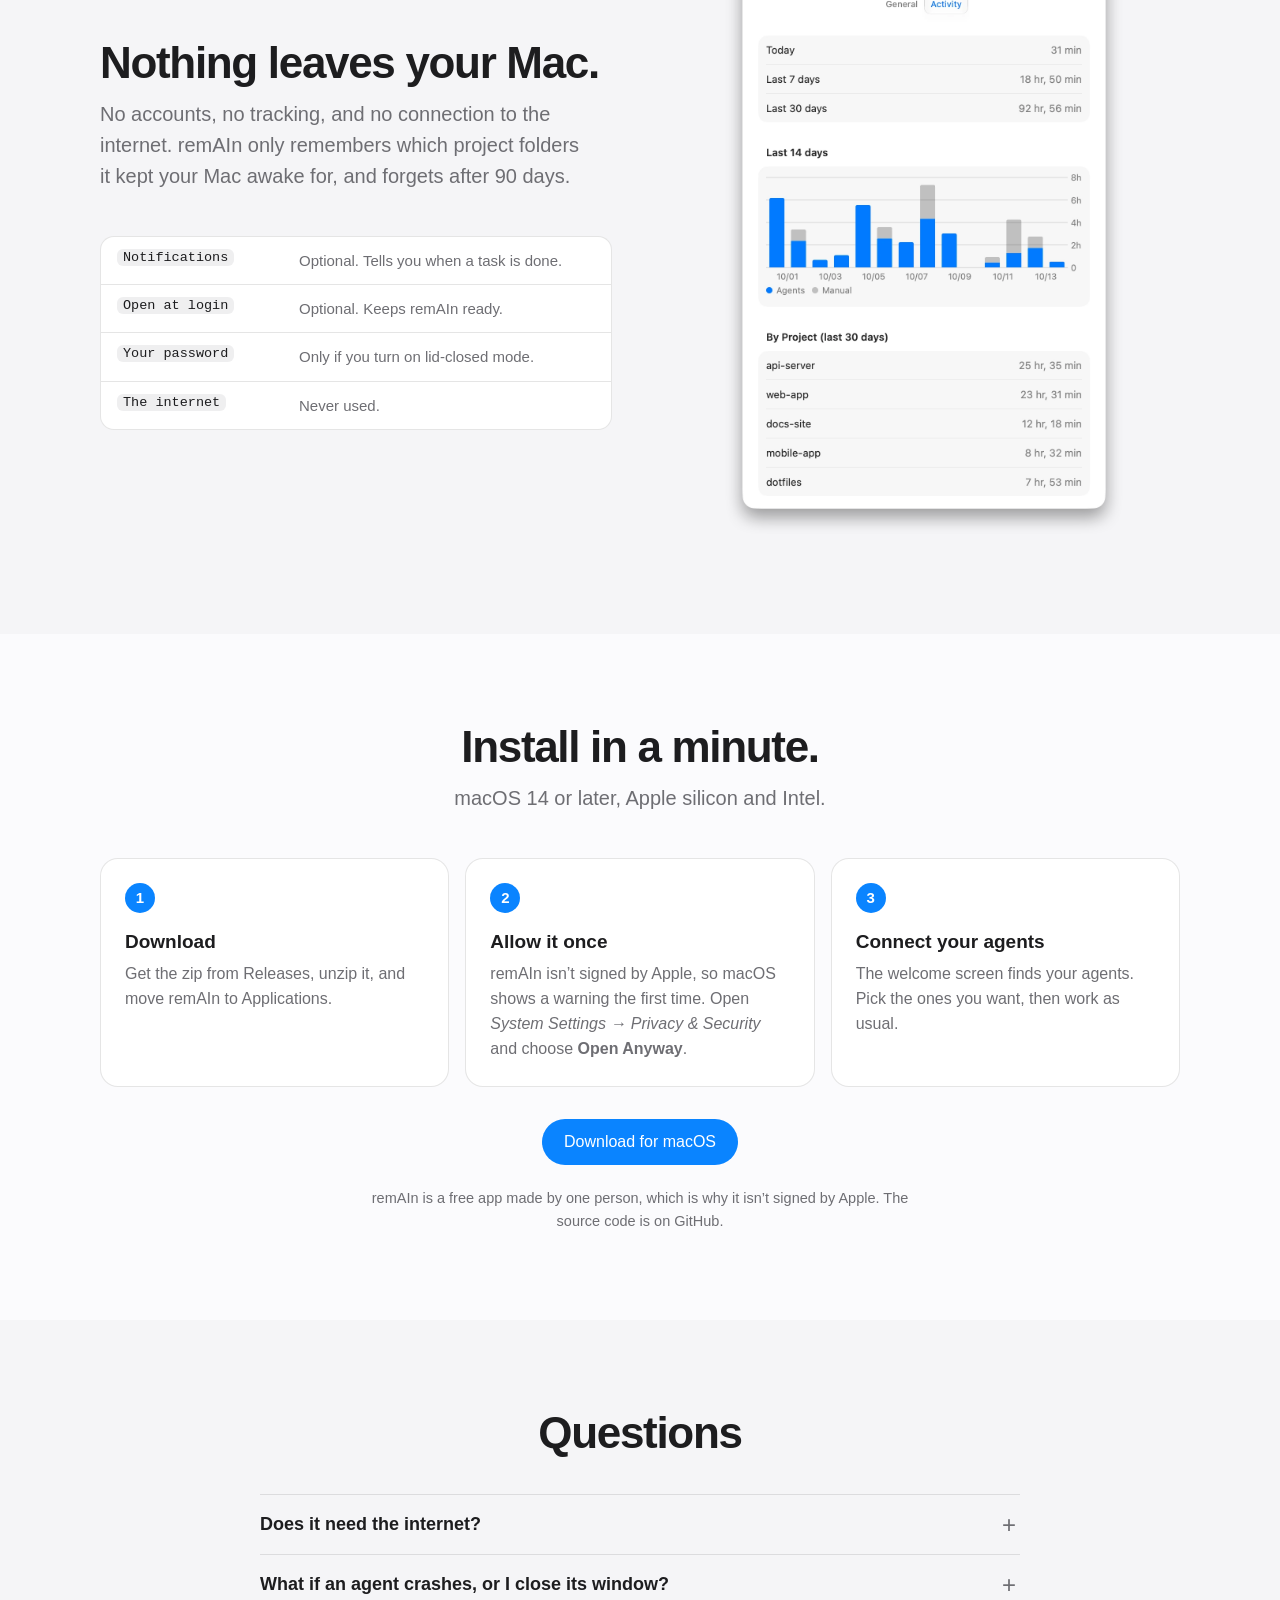
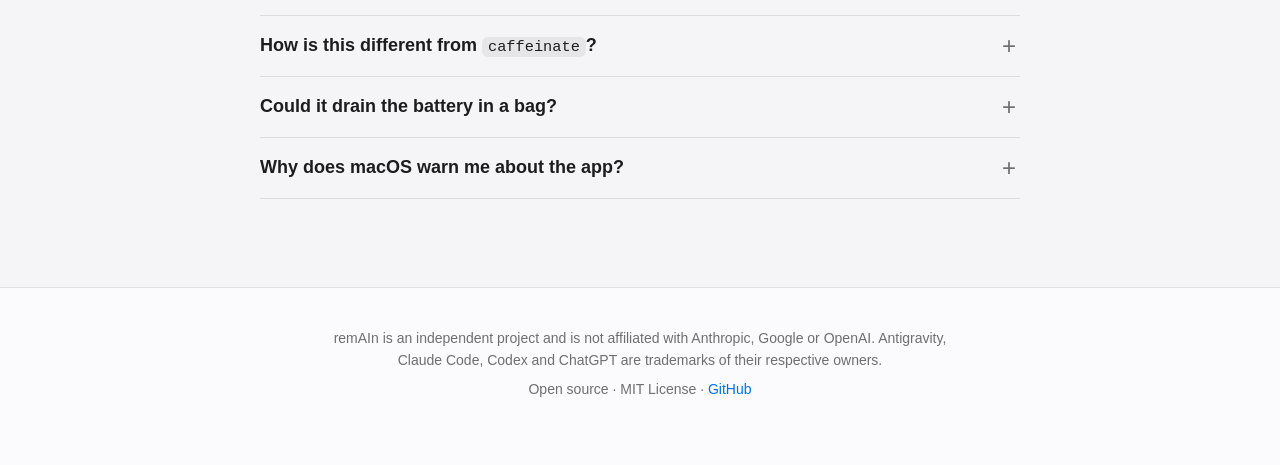
==== commit 90285a76: "feat: the site's download buttons go straight to the latest zip" ====
--- a/docs/index.html
+++ b/docs/index.html
@@ -30,7 +30,7 @@
       <h1 class="pun" aria-label="remAIn"><span class="side" data-side>Just&nbsp;</span>rem<span class="aiwrap"><span class="lo">AI</span><span class="ai">AI</span></span>n<span class="side" data-side>&nbsp;awake.</span></h1>
       <div class="hero-rest">
         <p class="lead">Your Mac stays awake while AI agents work, and sleeps as usual when they are done.</p>
-        <div class="cta"><a class="btn" href="https://github.com/haruhito767676/remain/releases/latest">Download for macOS</a><a class="btn alt" href="#video">Watch the intro</a></div>
+        <div class="cta"><a class="btn" data-download href="https://github.com/haruhito767676/remain/releases/latest">Download for macOS</a><a class="btn alt" href="#video">Watch the intro</a></div>
         <p class="note">Free and open source · macOS 14 or later</p>
       </div>
     </div>
@@ -125,7 +125,7 @@
     <div class="step"><h3>Allow it once</h3><p>remAIn isn’t signed by Apple, so macOS shows a warning the first time. Open <em>System Settings → Privacy &amp; Security</em> and choose <strong>Open Anyway</strong>.</p></div>
     <div class="step"><h3>Connect your agents</h3><p>The welcome screen finds your agents. Pick the ones you want, then work as usual.</p></div>
   </div>
-  <div class="cta" style="margin-top:32px"><a class="btn" href="https://github.com/haruhito767676/remain/releases/latest">Download for macOS</a></div>
+  <div class="cta" style="margin-top:32px"><a class="btn" data-download href="https://github.com/haruhito767676/remain/releases/latest">Download for macOS</a></div>
   <p class="fineprint">remAIn is a free app made by one person, which is why it isn’t signed by Apple. The source code is on GitHub.</p>
 </div></section>
 
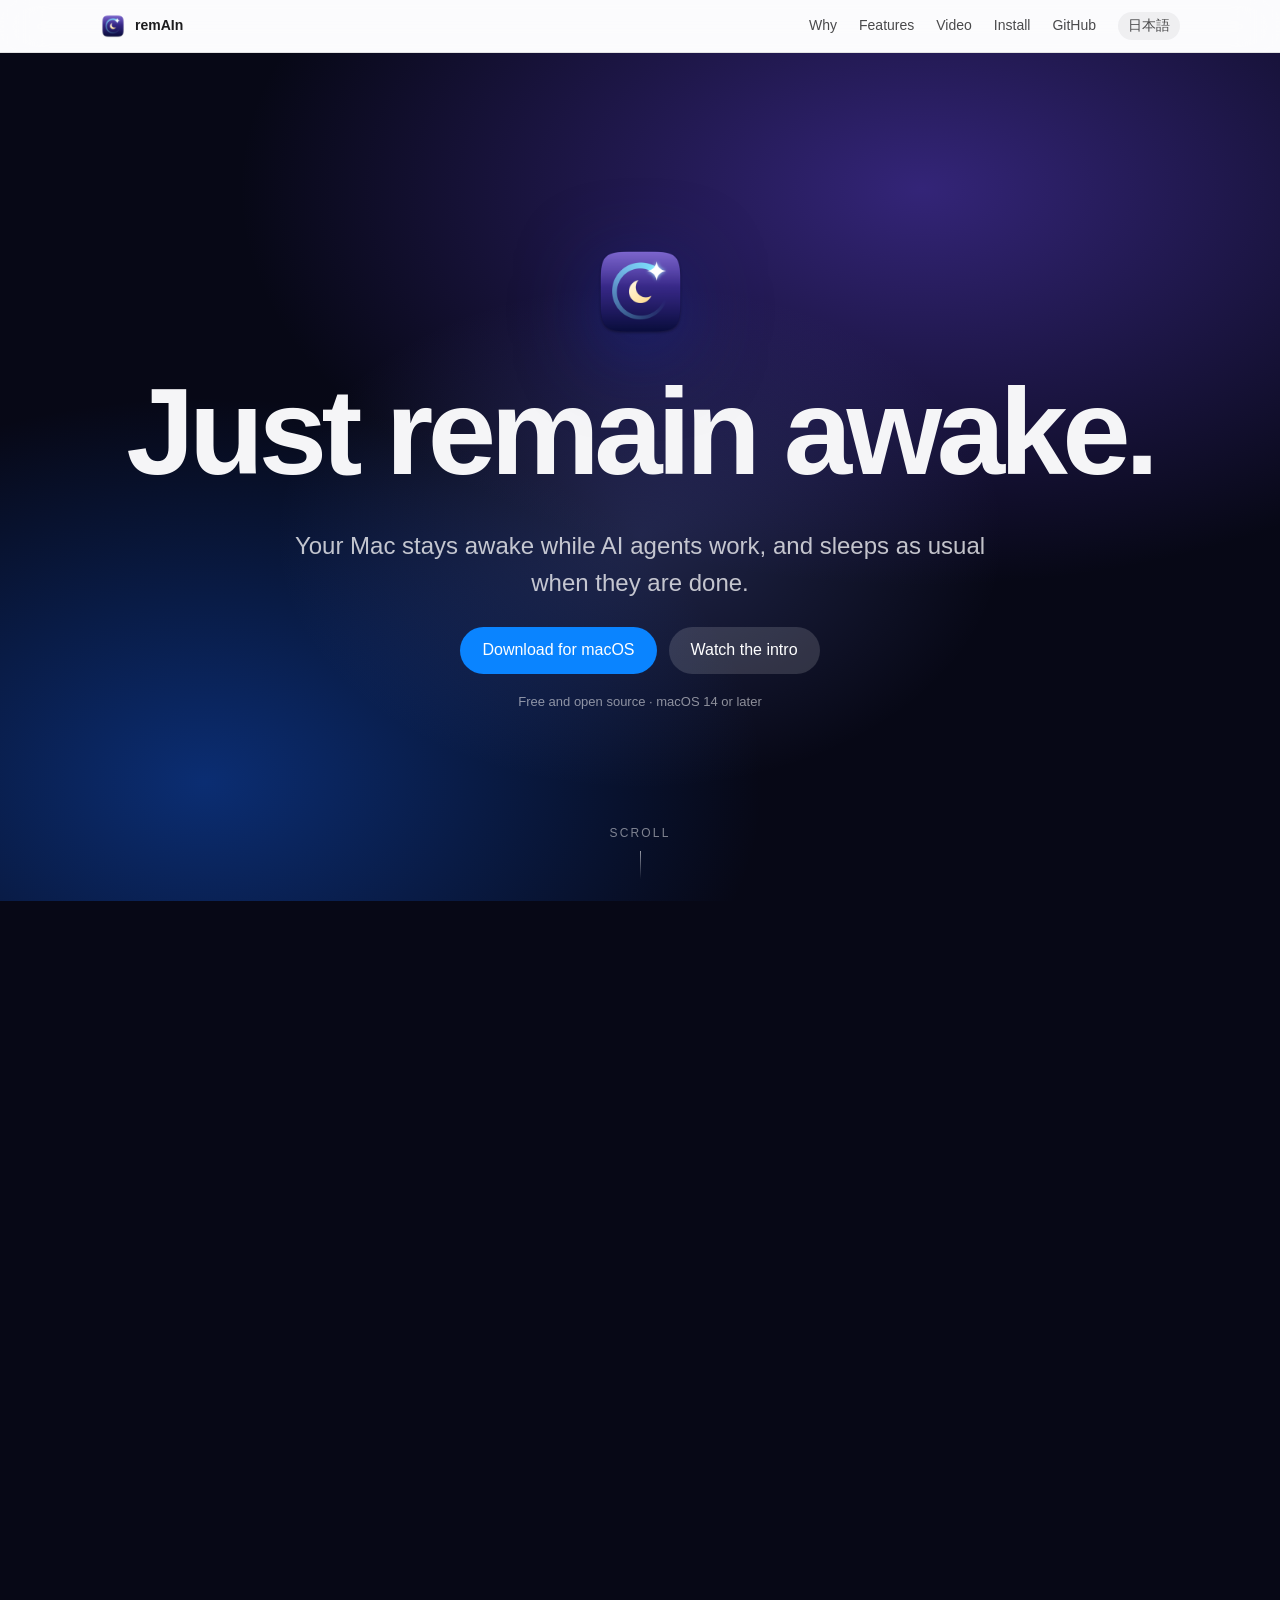
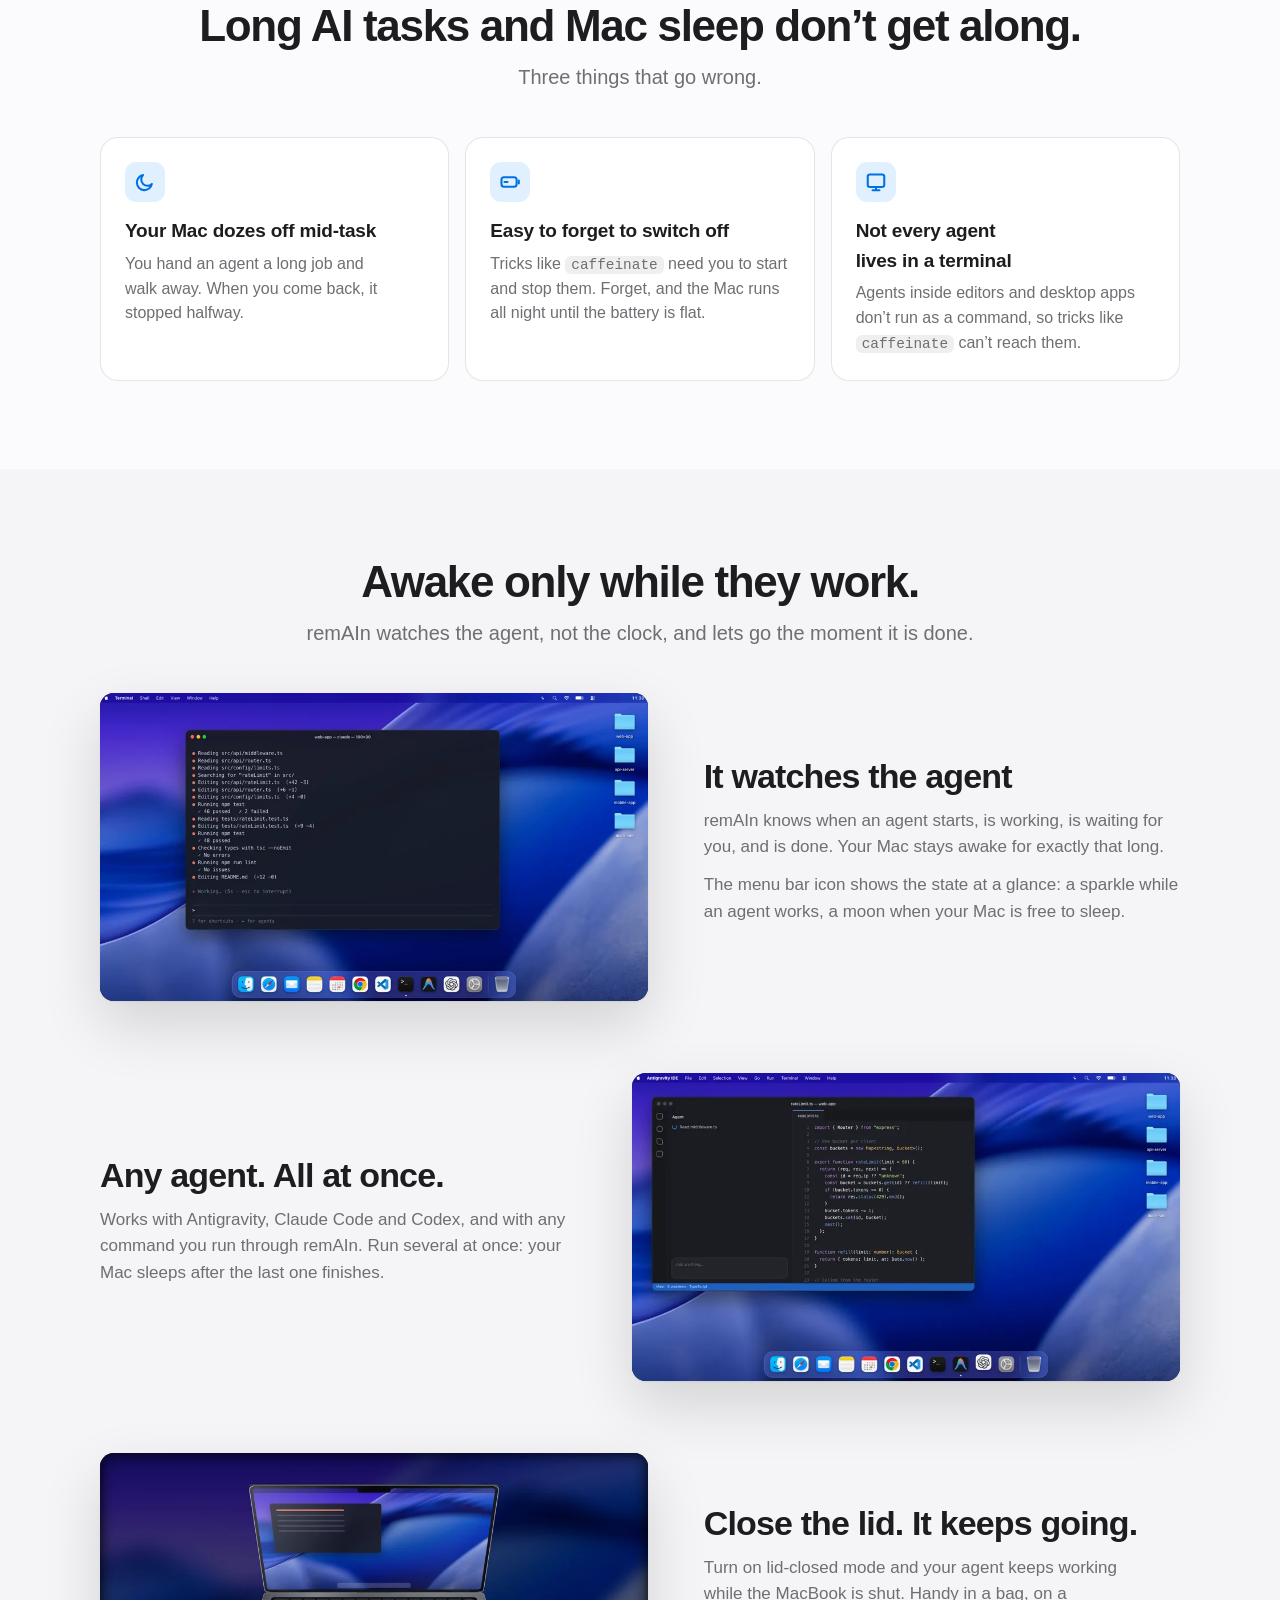
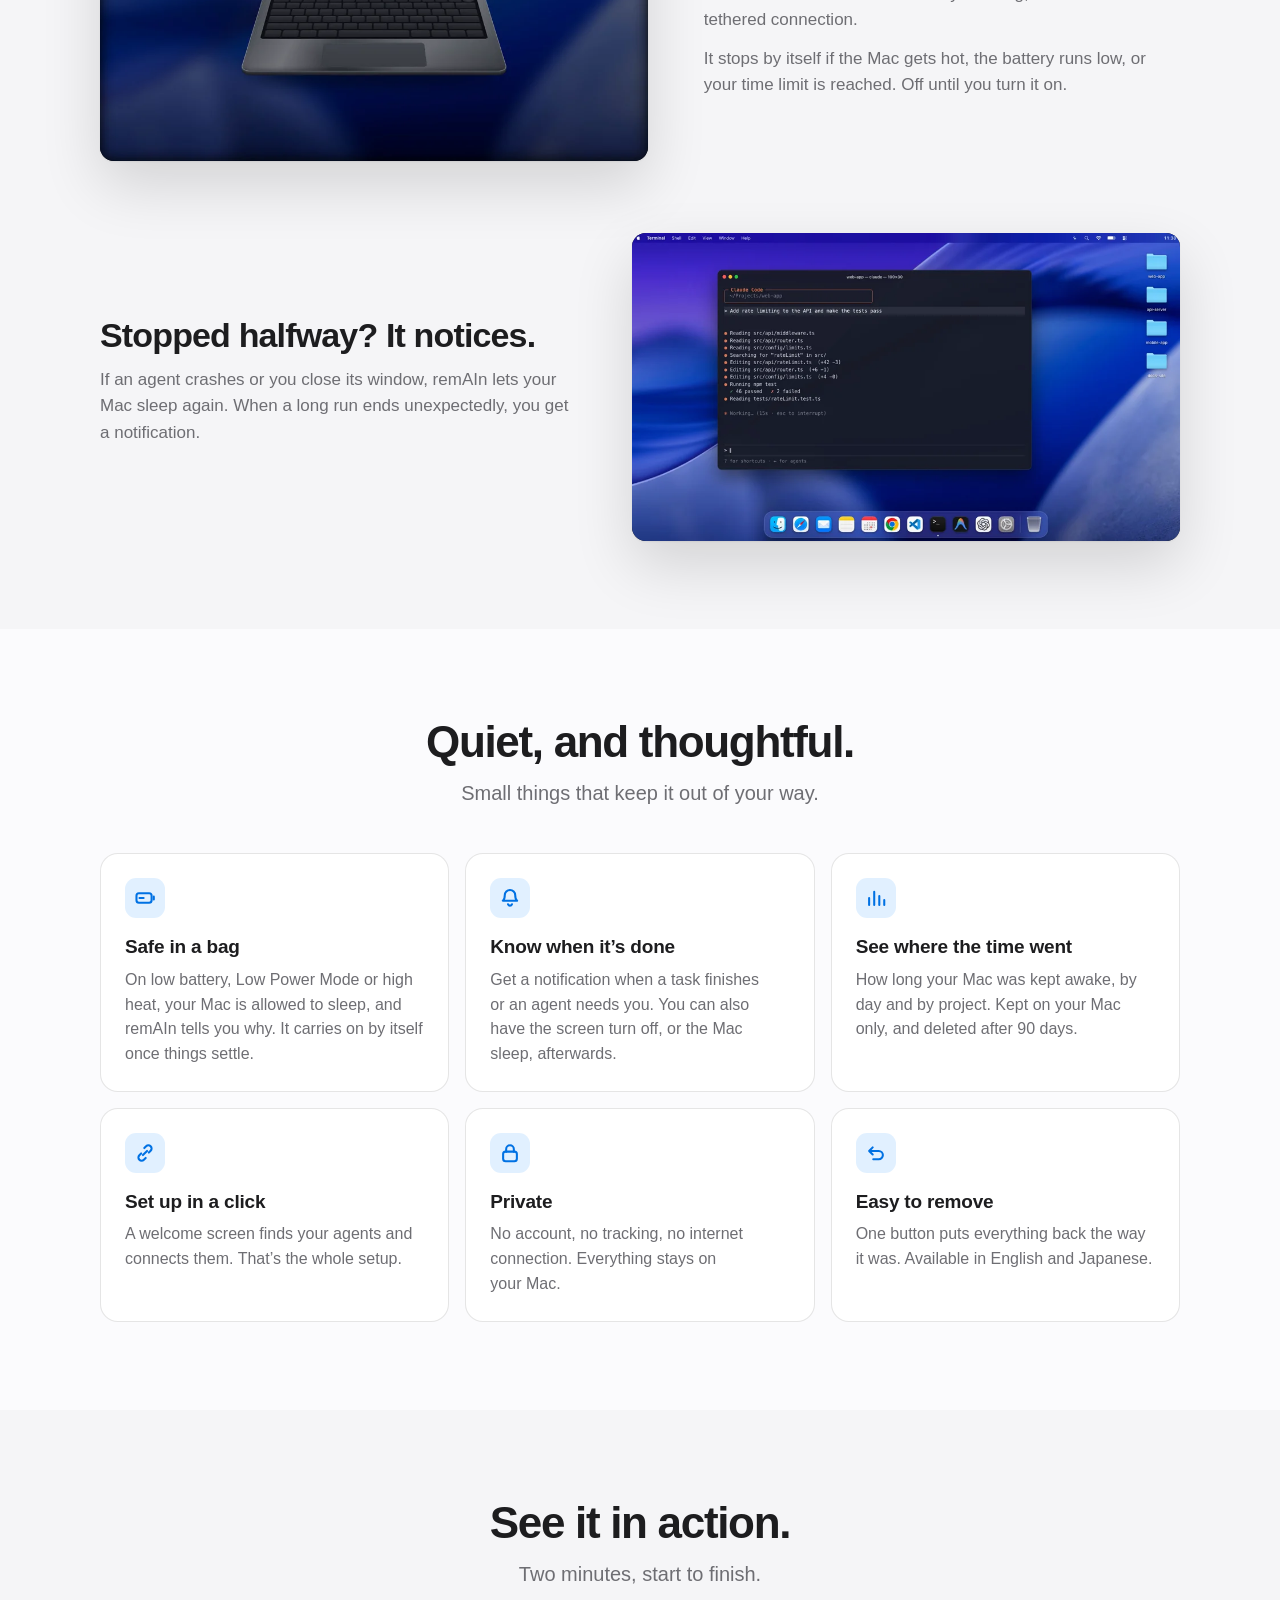
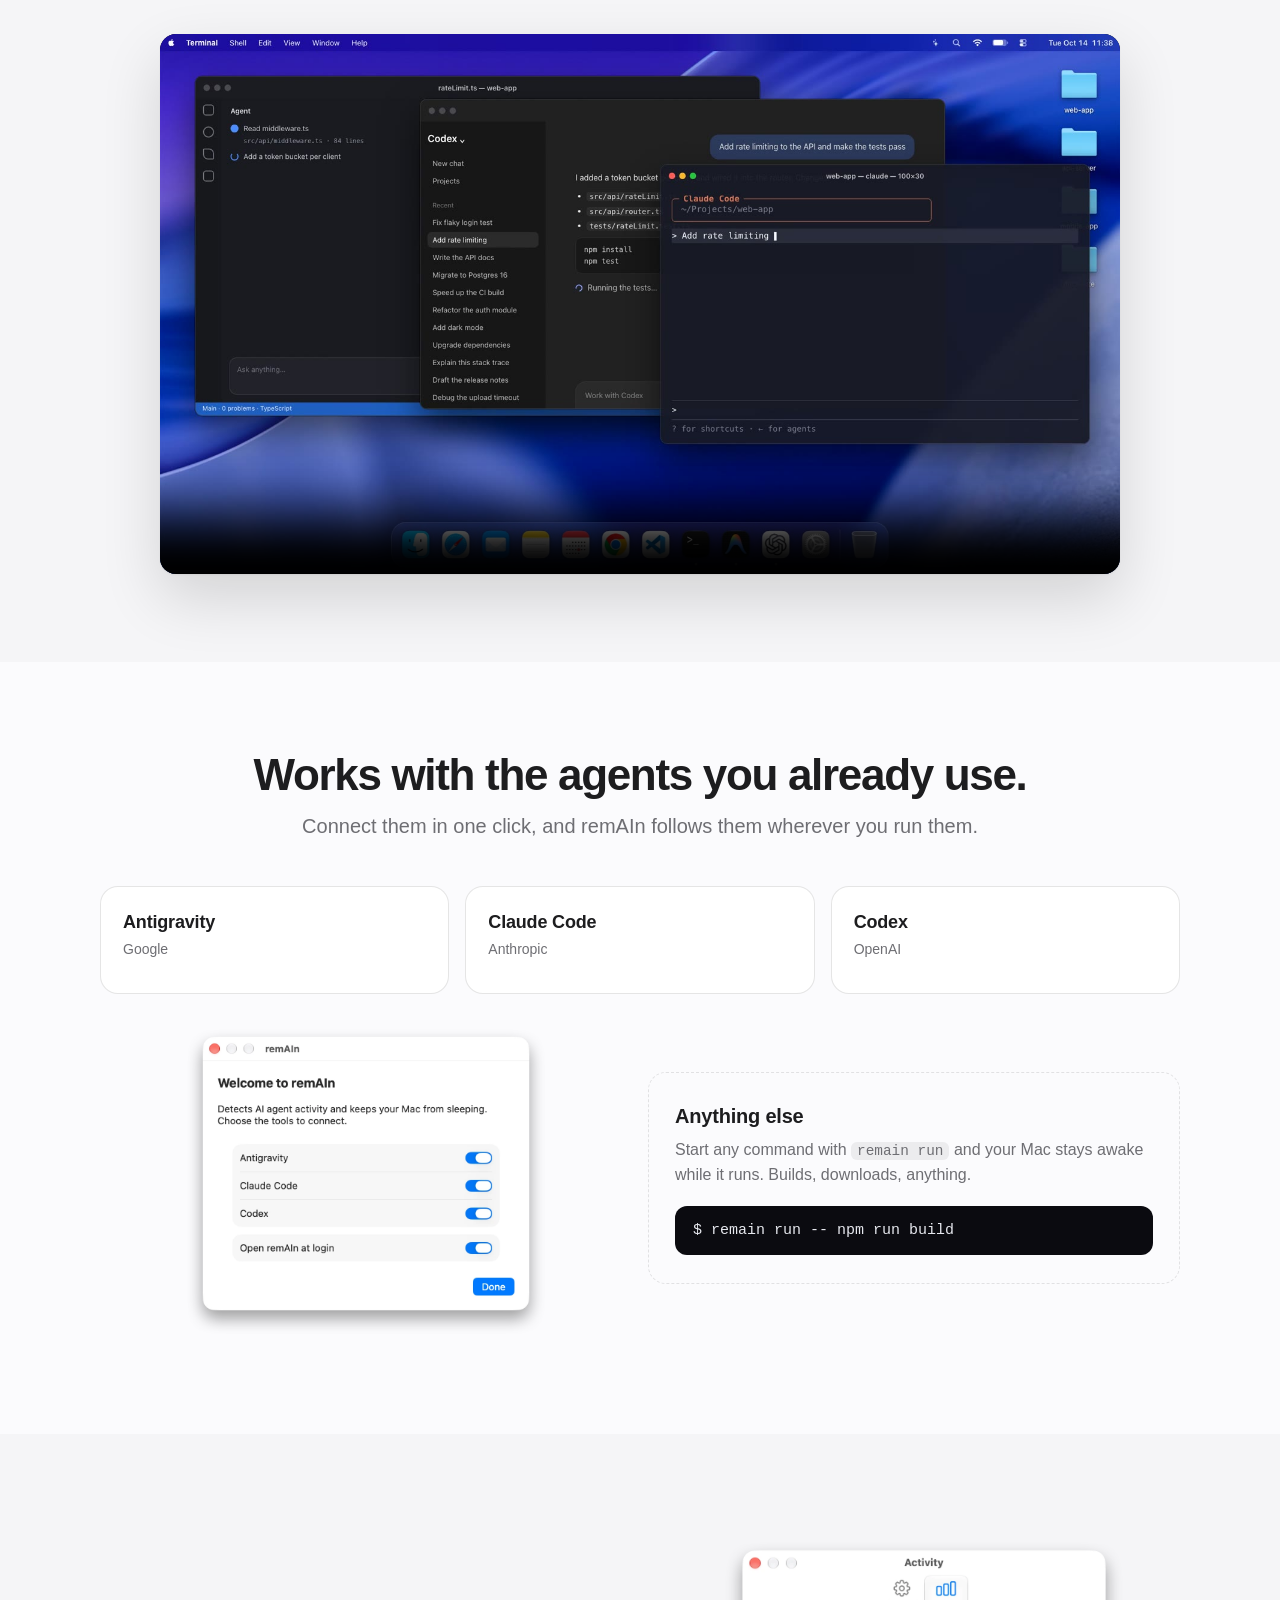
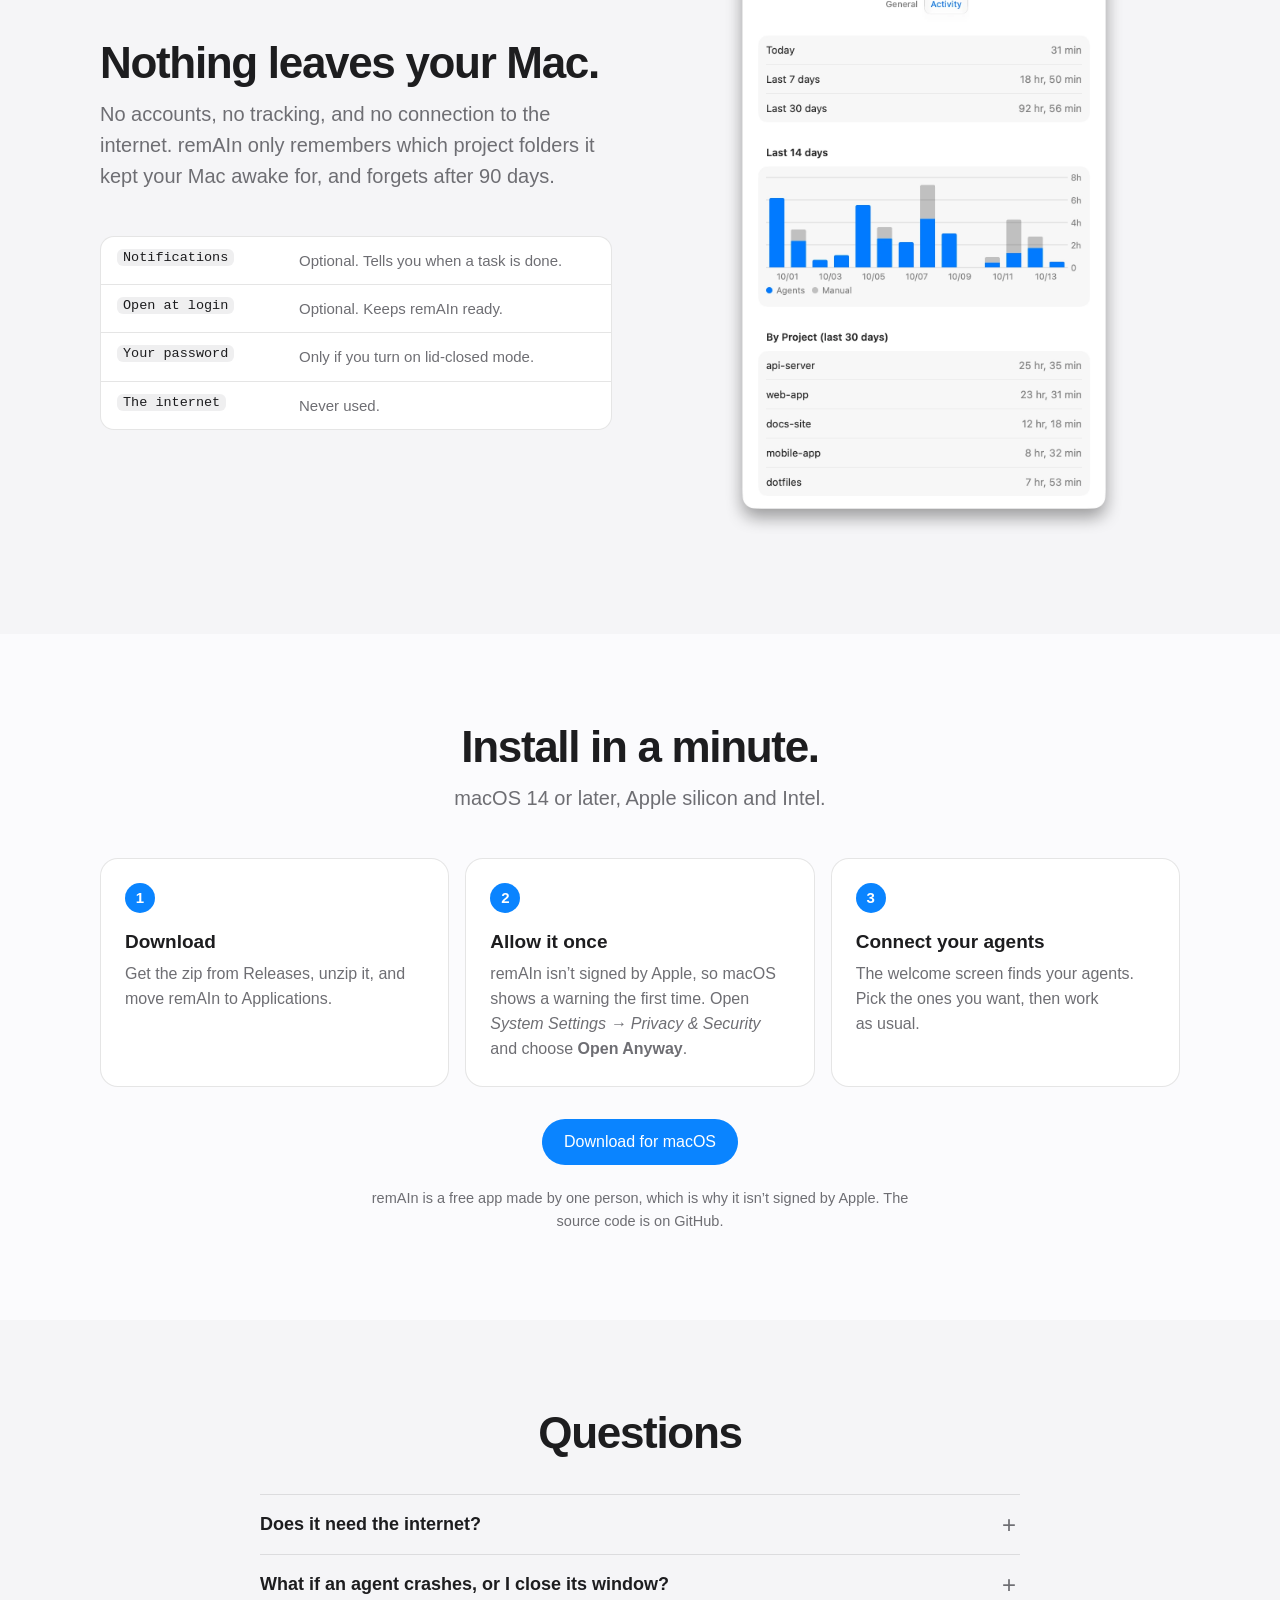
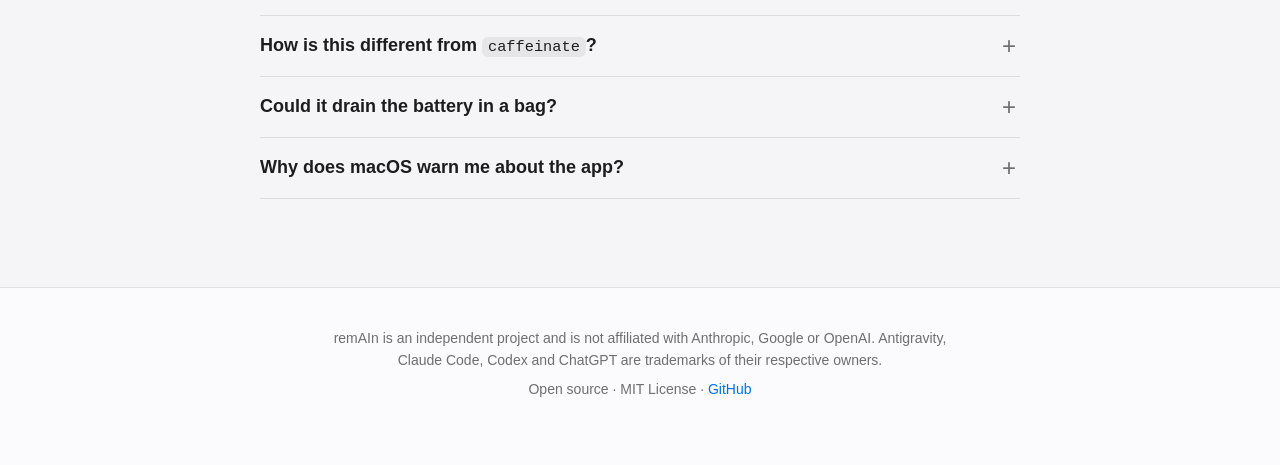
==== commit 02b9b3ee: "docs: break the Japanese site text at its pauses, reword a few lines, and fix widows in the English " ====
--- a/docs/index.html
+++ b/docs/index.html
@@ -43,7 +43,7 @@
   <p class="sub">Three things that go wrong.</p>
   <div class="grid">
     <div class="card"><div class="ic"><svg width="22" height="22" viewBox="0 0 16 16" fill="none" stroke="currentColor" stroke-width="1.5" stroke-linecap="round" stroke-linejoin="round" aria-hidden="true"><path d="M13 9.4A5.5 5.5 0 1 1 6.6 3a4.4 4.4 0 0 0 6.4 6.4z"/></svg></div><h3>Your Mac dozes off mid-task</h3><p>You hand an agent a long job and walk away. When you come back, it stopped halfway.</p></div>
-    <div class="card"><div class="ic"><svg width="22" height="22" viewBox="0 0 16 16" fill="none" stroke="currentColor" stroke-width="1.5" stroke-linecap="round" stroke-linejoin="round" aria-hidden="true"><rect x="1.8" y="4.6" width="11" height="6.8" rx="1.8"/><path d="M14.4 7v2"/><path d="M4 8h2.2"/></svg></div><h3>Staying awake by hand is easy to forget</h3><p>Tricks like <code>caffeinate</code> need you to start and stop them. Forget, and the Mac runs all night until the battery is flat.</p></div>
+    <div class="card"><div class="ic"><svg width="22" height="22" viewBox="0 0 16 16" fill="none" stroke="currentColor" stroke-width="1.5" stroke-linecap="round" stroke-linejoin="round" aria-hidden="true"><rect x="1.8" y="4.6" width="11" height="6.8" rx="1.8"/><path d="M14.4 7v2"/><path d="M4 8h2.2"/></svg></div><h3>Easy to forget to switch off</h3><p>Tricks like <code>caffeinate</code> need you to start and stop them. Forget, and the Mac runs all night until the battery is flat.</p></div>
     <div class="card"><div class="ic"><svg width="22" height="22" viewBox="0 0 16 16" fill="none" stroke="currentColor" stroke-width="1.5" stroke-linecap="round" stroke-linejoin="round" aria-hidden="true"><rect x="2" y="2.6" width="12" height="9" rx="1.6"/><path d="M5.5 14h5M8 11.6V14"/></svg></div><h3>Not every agent lives in a terminal</h3><p>Agents inside editors and desktop apps don’t run as a command, so tricks like <code>caffeinate</code> can’t reach them.</p></div>
   </div>
 </div></section>
@@ -135,7 +135,7 @@
     <details><summary>Does it need the internet?</summary><p>No. remAIn never connects to the internet, and there is no account or tracking.</p></details>
     <details><summary>What if an agent crashes, or I close its window?</summary><p>remAIn notices and lets your Mac sleep again. After a long run, it sends a notification. If you stop an agent yourself, it stays quiet.</p></details>
     <details><summary>How is this different from <code>caffeinate</code>?</summary><p><code>caffeinate</code> is a tool you start and stop yourself. remAIn watches your agents, keeps your Mac awake by itself, and lets go by itself. It also works with agents inside editors and desktop apps.</p></details>
-    <details><summary>Could it drain the battery in a bag?</summary><p>When the battery is low, in Low Power Mode, or when the Mac gets hot, remAIn lets it sleep. Lid-closed mode is off by default and has a time limit.</p></details>
+    <details><summary>Could it drain the battery in a bag?</summary><p>When the battery is low, in Low Power Mode, or when the Mac gets hot, remAIn lets it sleep. <span class="nb">Lid-closed</span> mode is off by default and has a time limit.</p></details>
     <details><summary>Why does macOS warn me about the app?</summary><p>remAIn isn’t signed by Apple. Allow it once in <em>System Settings → Privacy &amp; Security</em>, and it won’t ask again.</p></details>
   </div>
 </div></section>
--- a/docs/style.css
+++ b/docs/style.css
@@ -39,6 +39,7 @@
 img, video { max-width: 100%; }
 h1, h2, h3, .lead, .sub { text-wrap: balance; }
 :lang(ja) { word-break: auto-phrase; line-break: strict; }
+.ph { display: inline-block; }  /* each clause of the Japanese text (up to a 、 or 。) stays together, so lines break at the pauses */
 .wrap { width: min(1080px, calc(100% - 40px)); margin: 0 auto; }
 code { font: 0.9em ui-monospace, "SF Mono", Menlo, monospace; background: var(--fill); padding: 1px 6px; border-radius: 6px; }
 
@@ -201,3 +202,7 @@
 
 footer { padding: 40px 0 56px; border-top: 0.5px solid var(--line); color: var(--muted); font-size: 14px; text-align: center; }
 footer p { margin: 0 auto 8px; max-width: 46em; }
+
+/* paragraphs: no single word left alone on the last line */
+.card p, .feature p, .faq p, .agent p, .step p, .perm span, .fineprint, .privacy .sub, .hero .lead { text-wrap: pretty; }
+.nb { white-space: nowrap; }
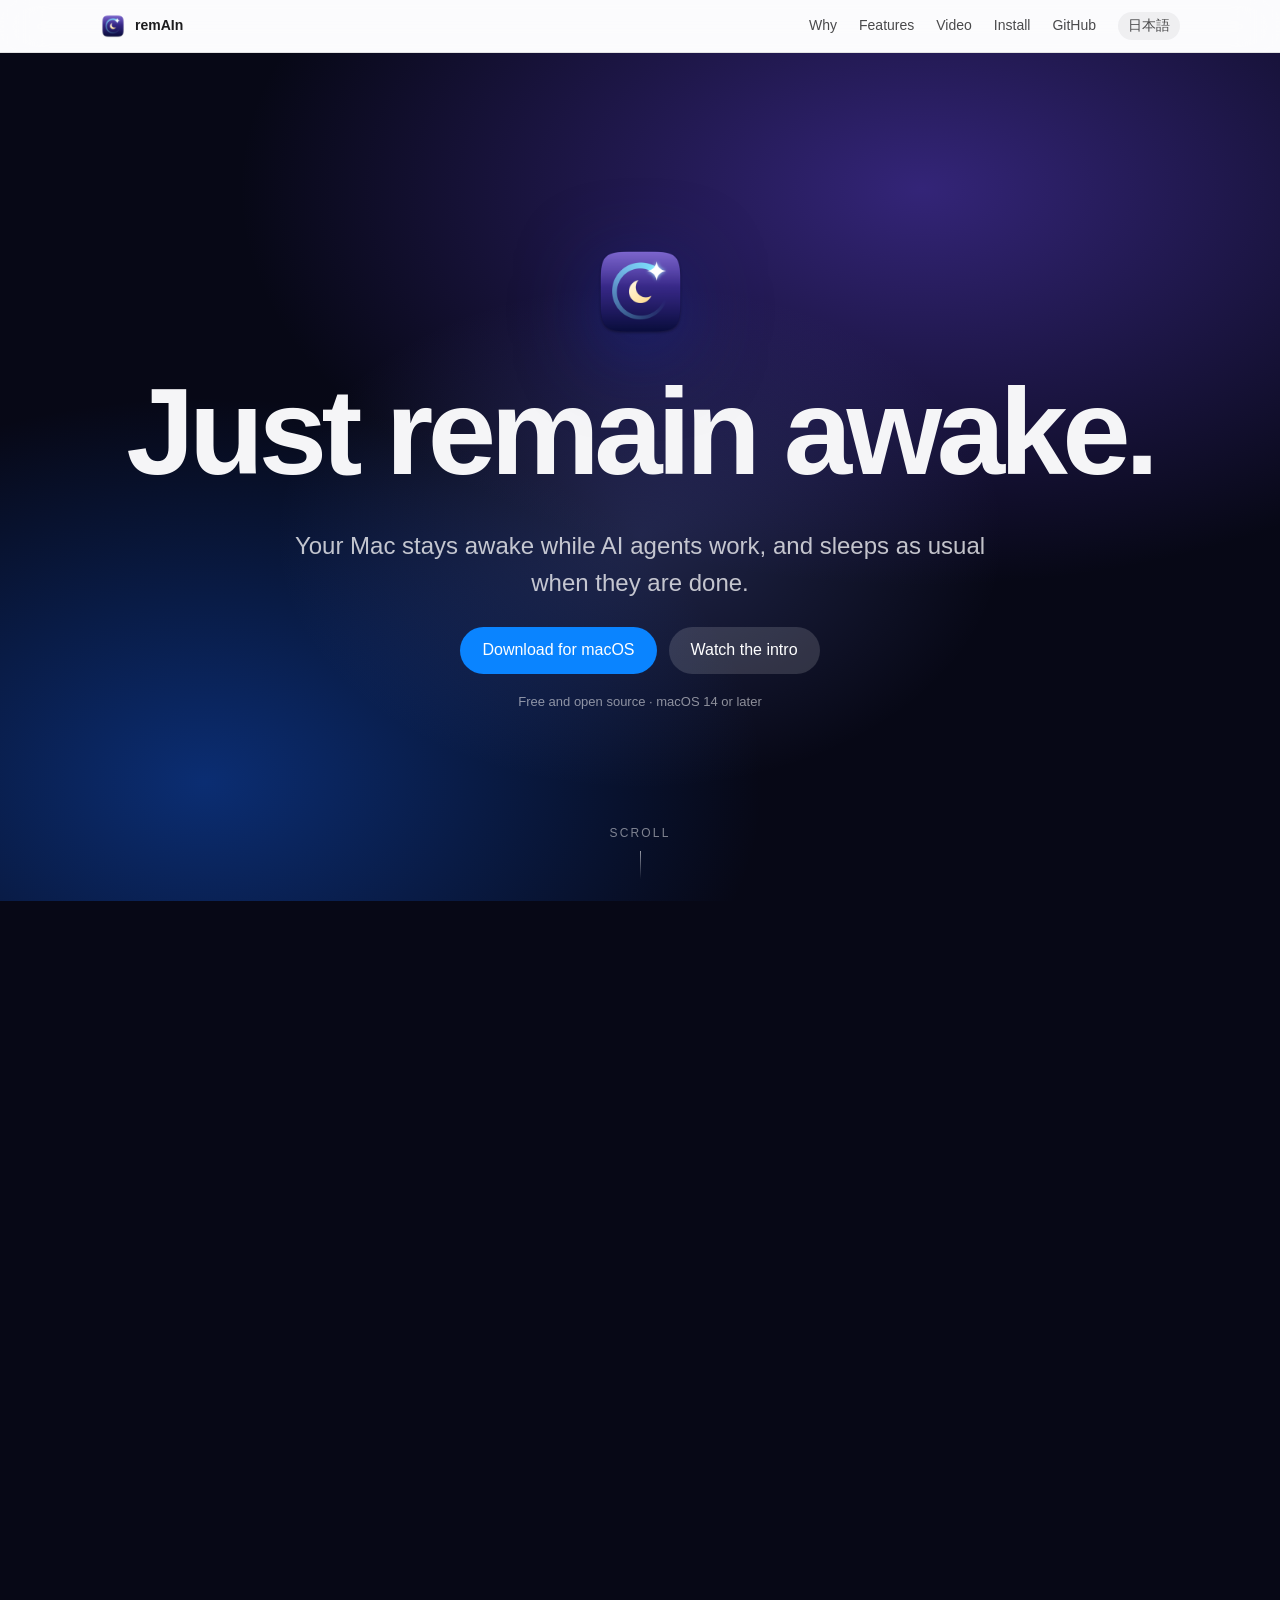
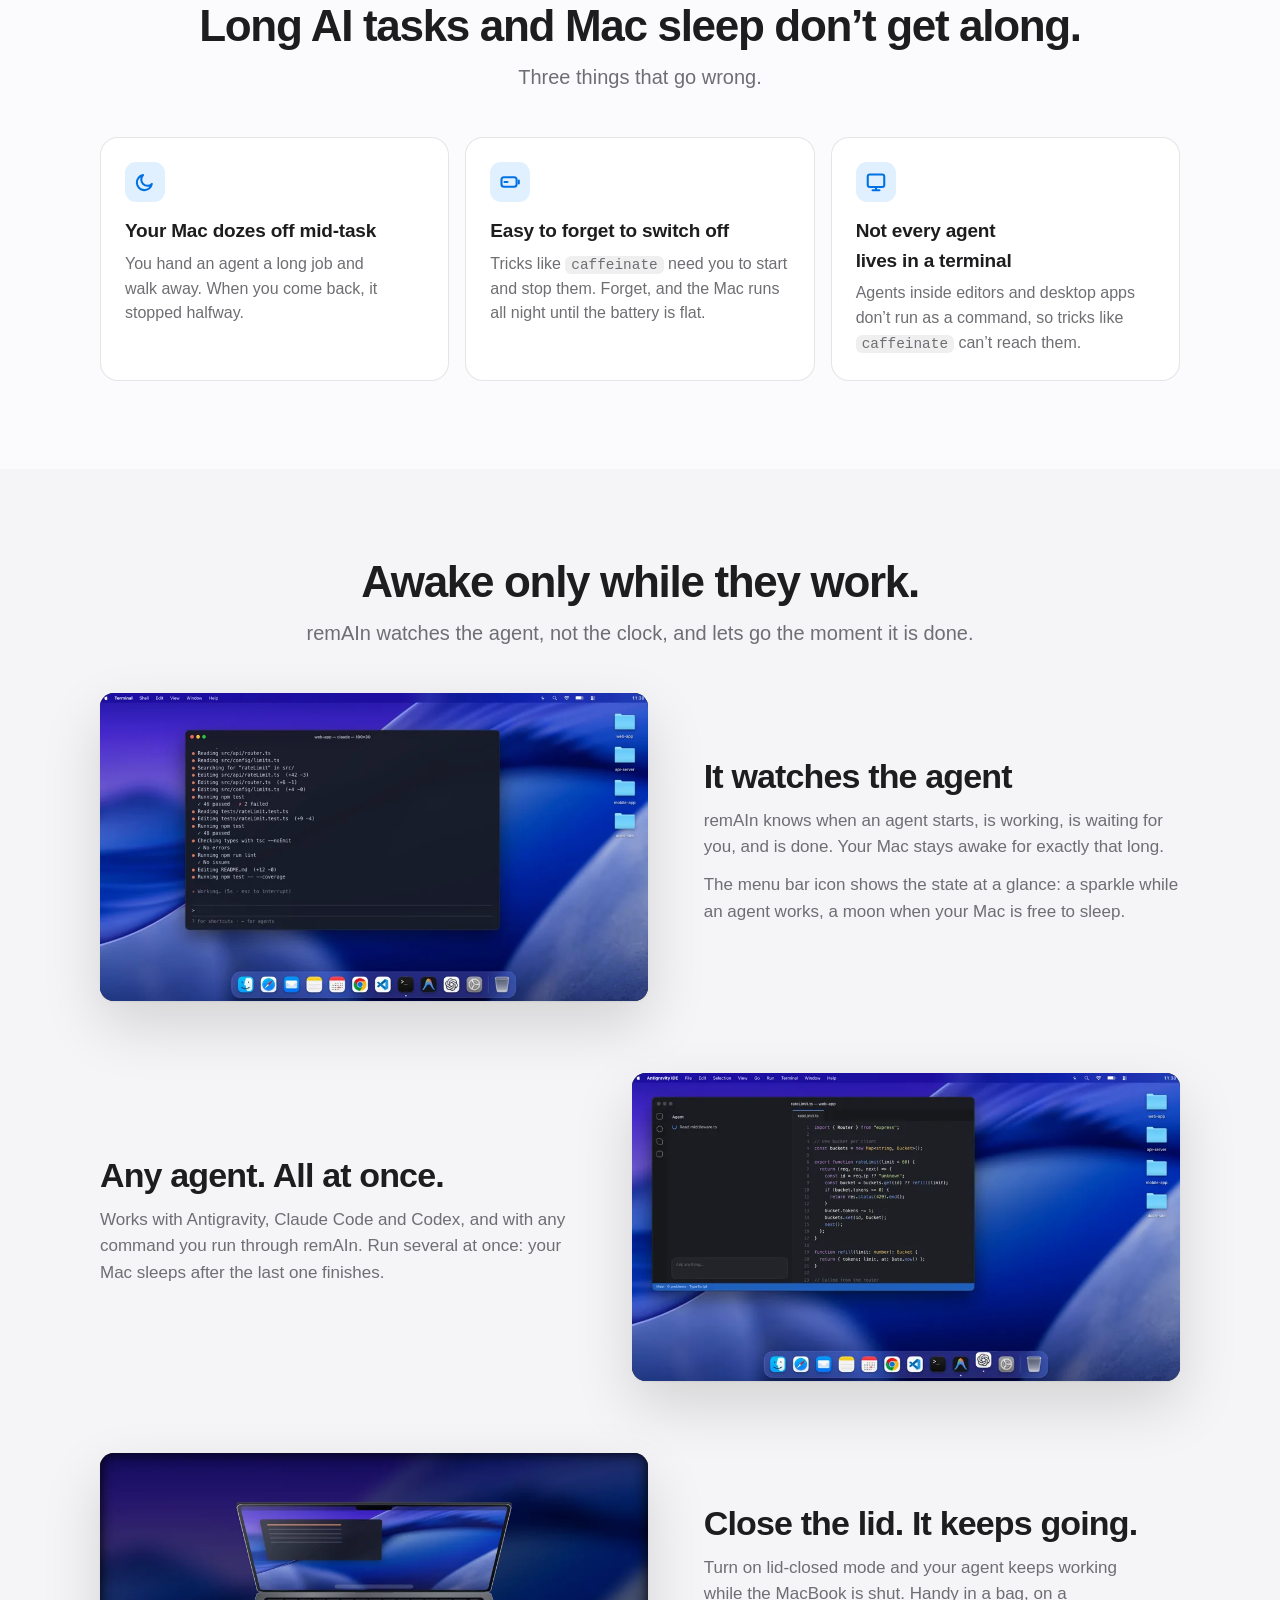
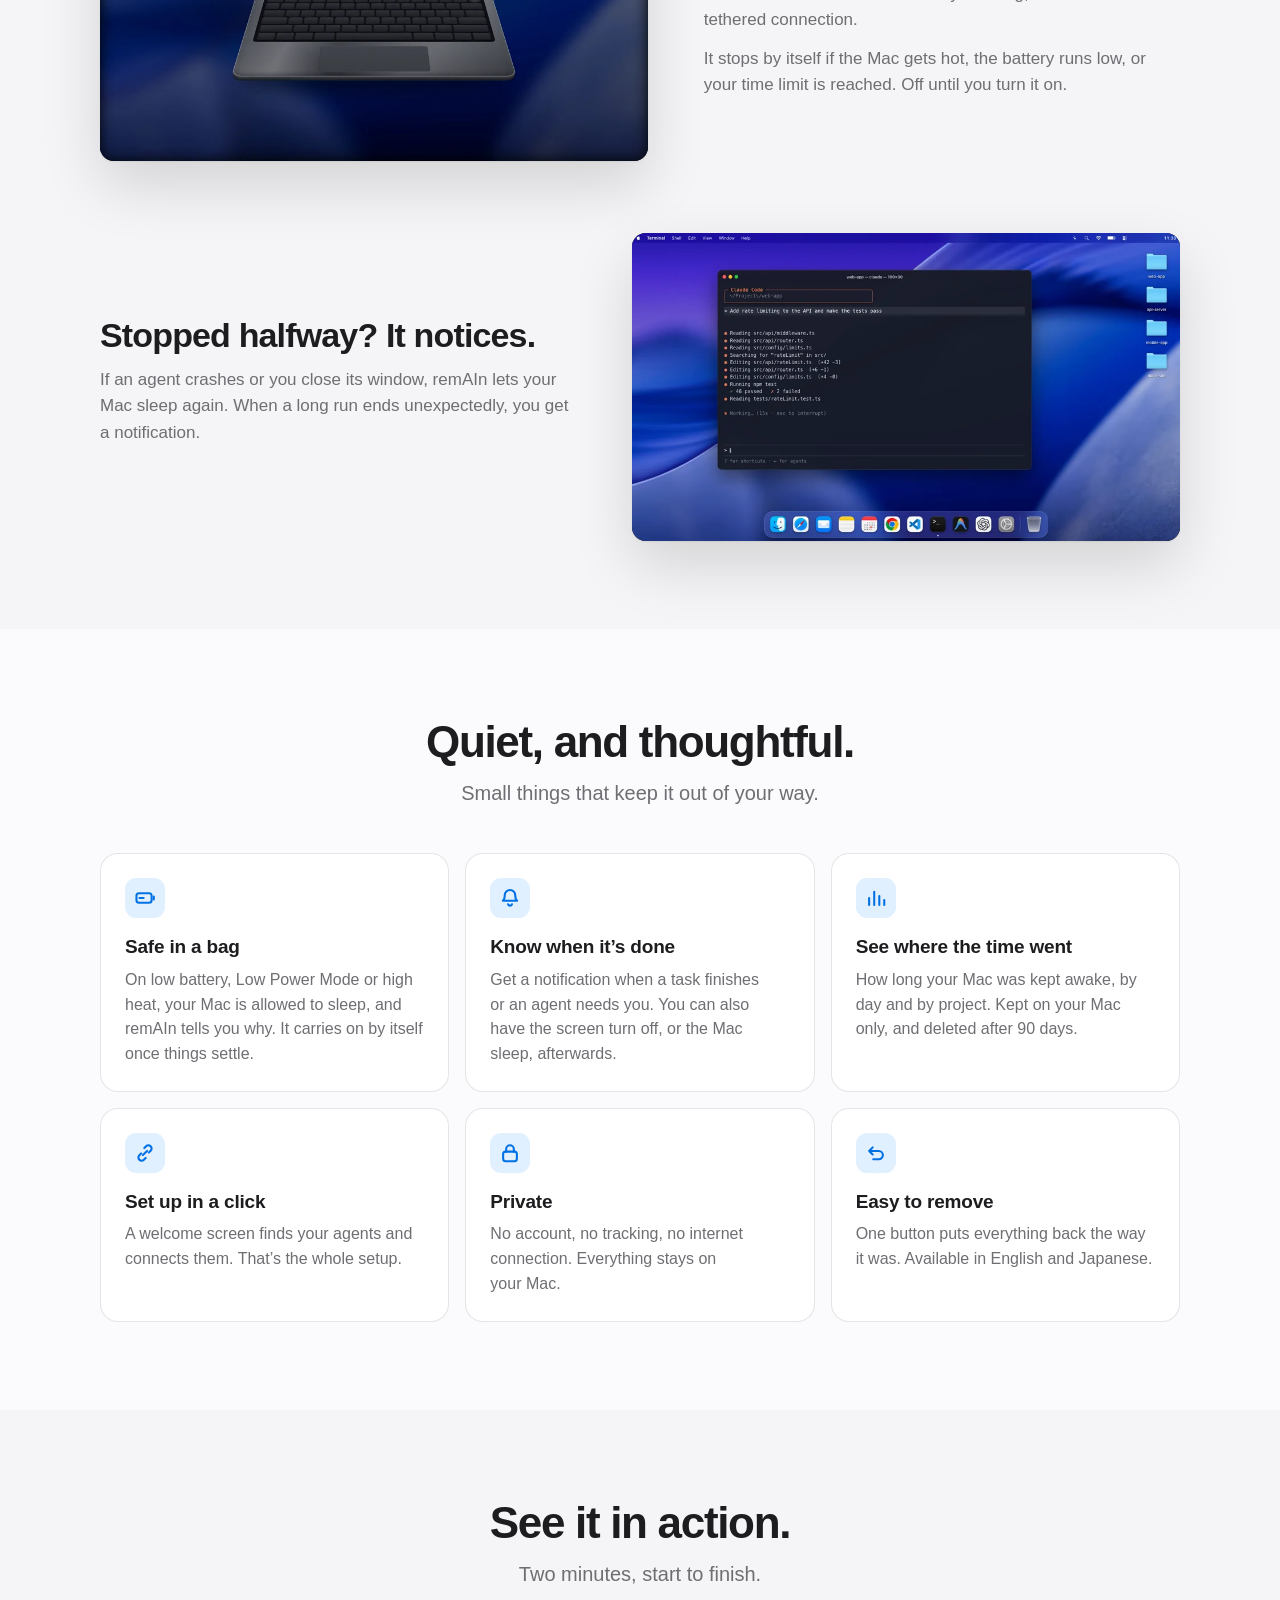
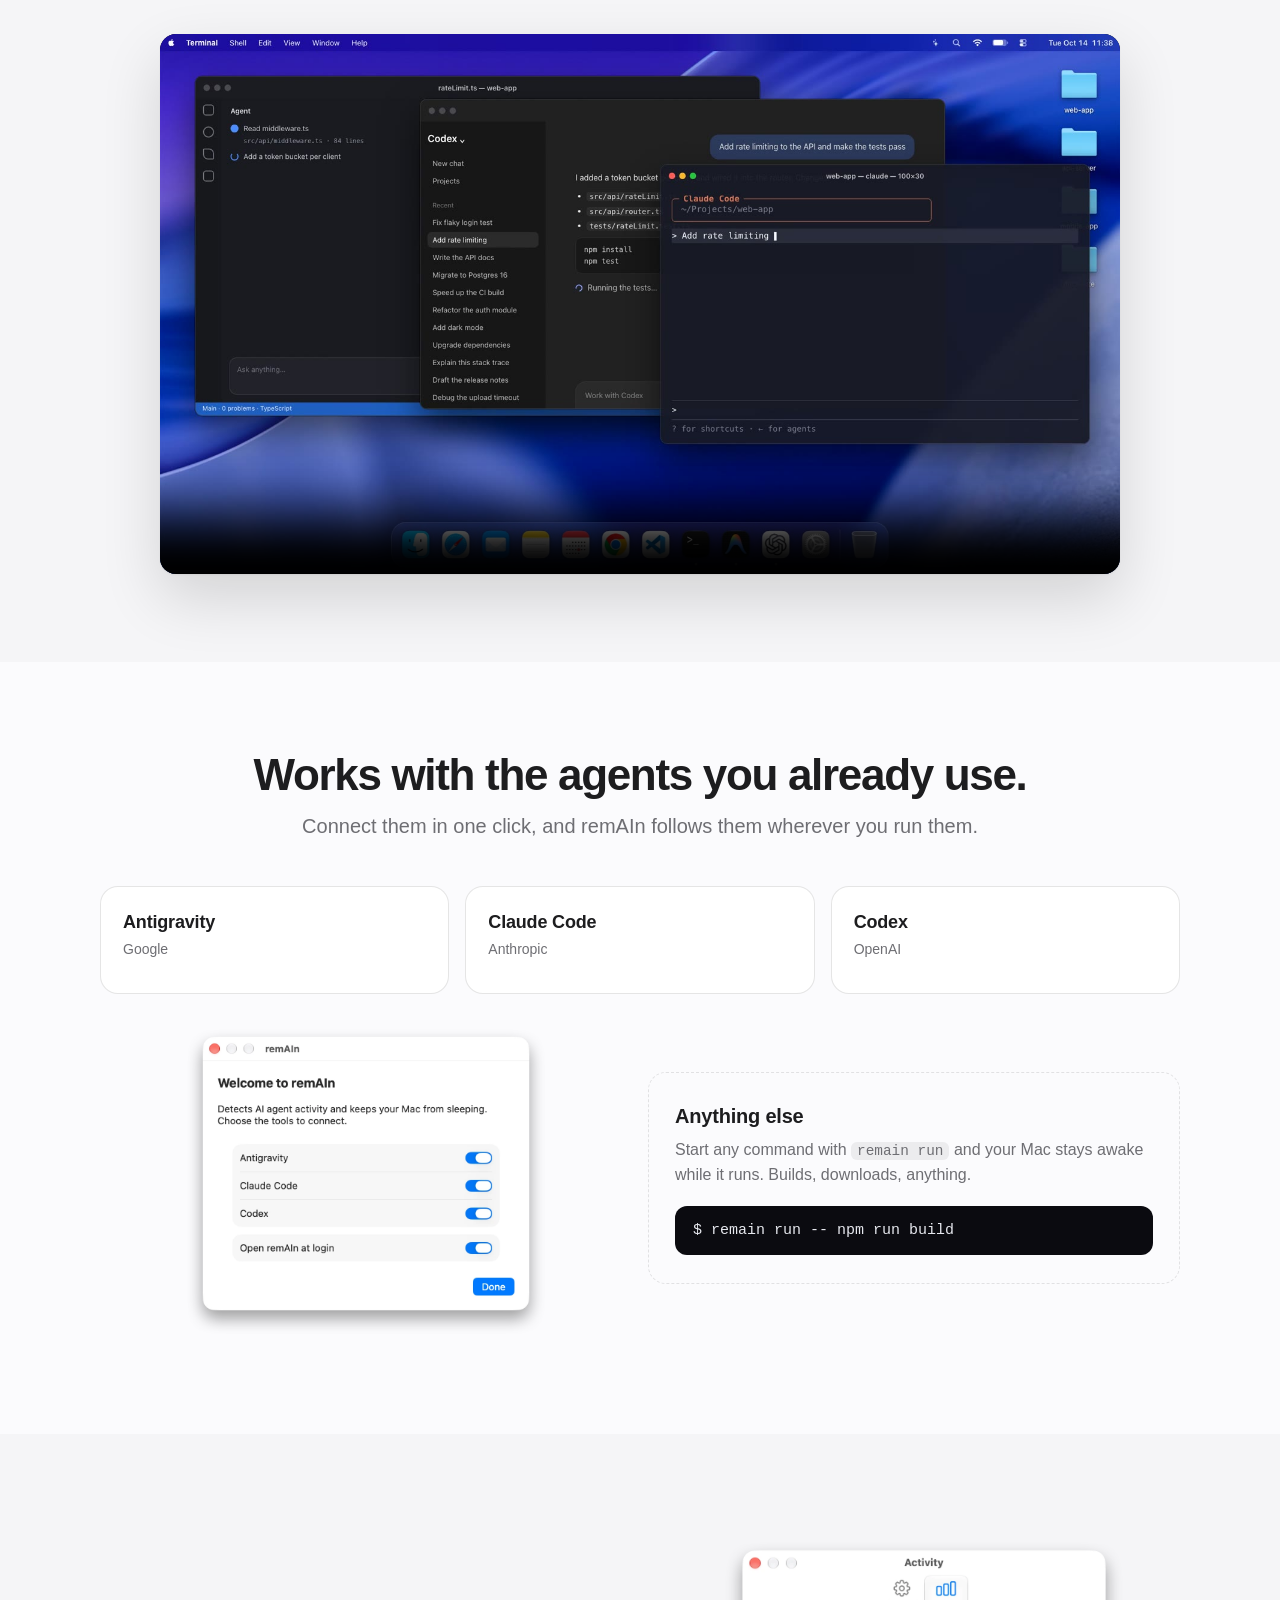
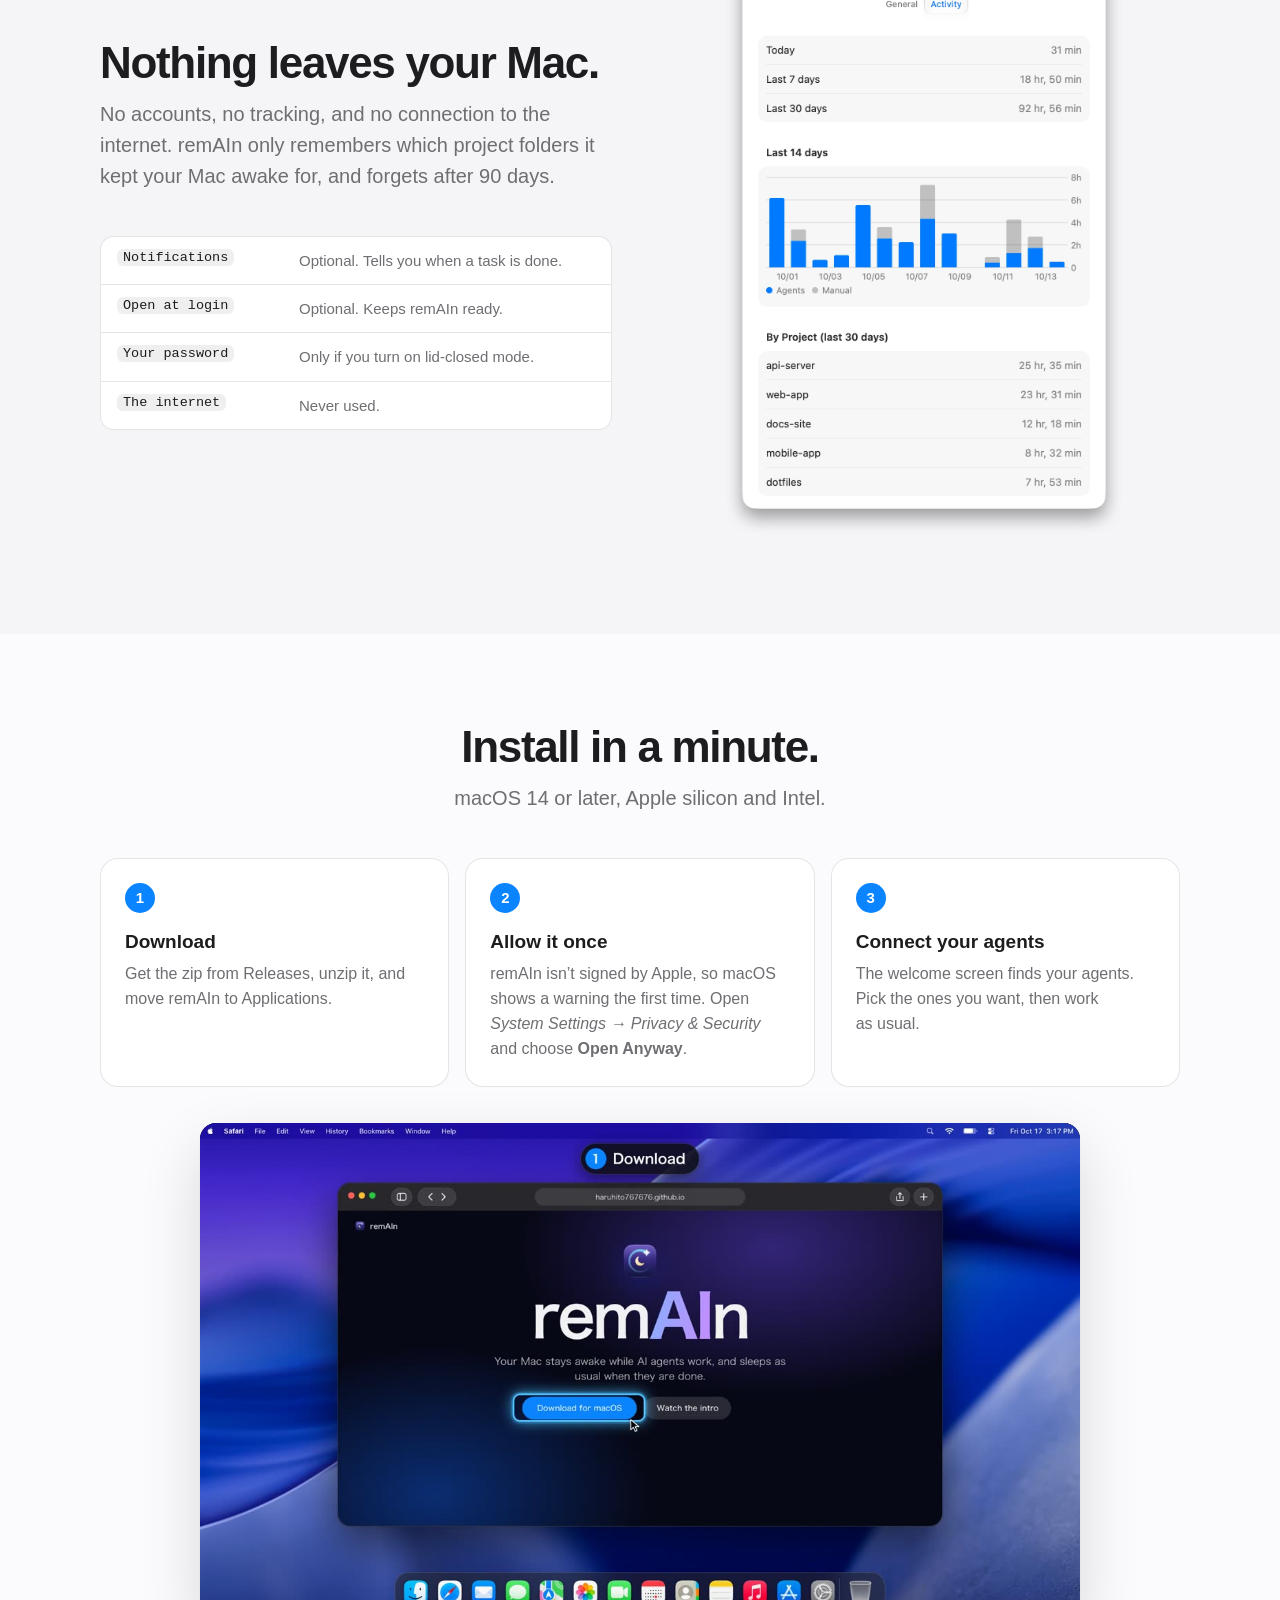
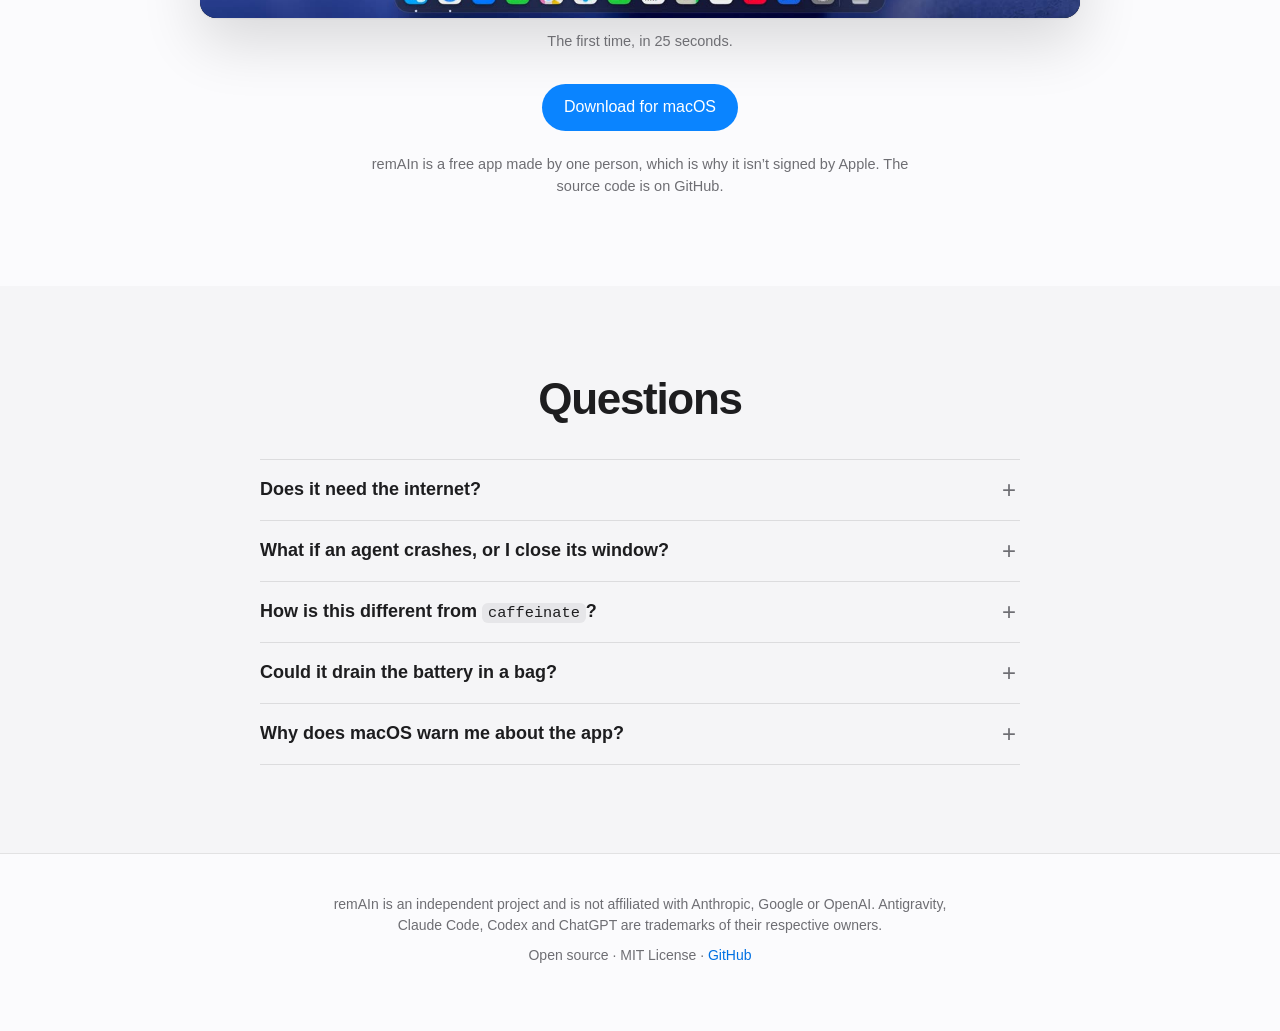
==== commit 1a2e0b22: "docs: show the first-time walkthrough in the README and in the install section of the site" ====
--- a/docs/index.html
+++ b/docs/index.html
@@ -125,6 +125,7 @@
     <div class="step"><h3>Allow it once</h3><p>remAIn isn’t signed by Apple, so macOS shows a warning the first time. Open <em>System Settings → Privacy &amp; Security</em> and choose <strong>Open Anyway</strong>.</p></div>
     <div class="step"><h3>Connect your agents</h3><p>The welcome screen finds your agents. Pick the ones you want, then work as usual.</p></div>
   </div>
+  <figure class="walk"><video data-autoplay muted loop playsinline preload="none" poster="media/unsigned-en.jpg" src="media/unsigned-en.mp4" aria-label="How to open remAIn the first time: download it, open it, click Done on the warning, then System Settings, Privacy and Security, Open Anyway, and confirm with Touch ID or your password"></video><figcaption>The first time, in 25 seconds.</figcaption></figure>
   <div class="cta" style="margin-top:32px"><a class="btn" data-download href="https://github.com/haruhito767676/remain/releases/latest">Download for macOS</a></div>
   <p class="fineprint">remAIn is a free app made by one person, which is why it isn’t signed by Apple. The source code is on GitHub.</p>
 </div></section>
--- a/docs/style.css
+++ b/docs/style.css
@@ -206,3 +206,8 @@
 /* paragraphs: no single word left alone on the last line */
 .card p, .feature p, .faq p, .agent p, .step p, .perm span, .fineprint, .privacy .sub, .hero .lead { text-wrap: pretty; }
 .nb { white-space: nowrap; }
+
+/* the first-time walkthrough in the install section */
+.walk { max-width: 880px; margin: 36px auto 0; text-align: center; }
+.walk video { width: 100%; height: auto; border-radius: 16px; box-shadow: var(--shadow); background: #000; display: block; }
+.walk figcaption { margin-top: 12px; color: var(--muted); font-size: 14.5px; }
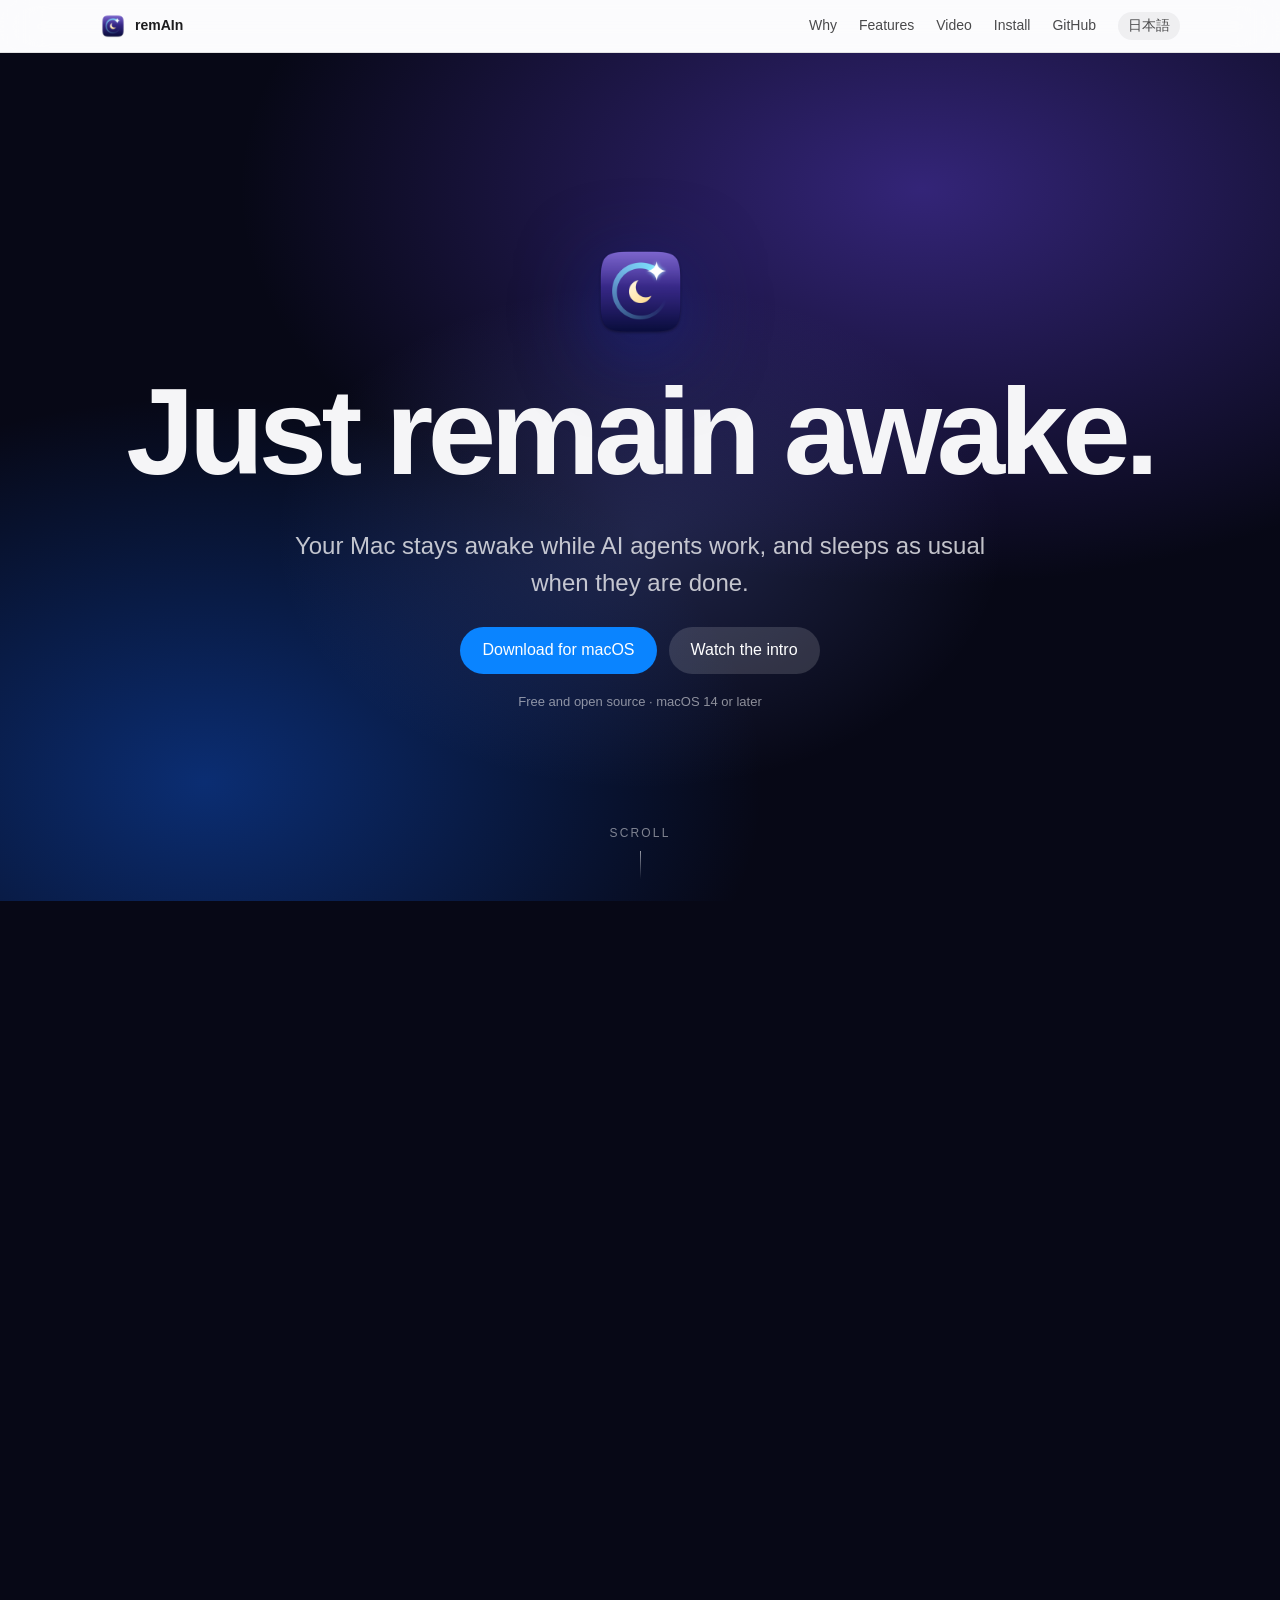
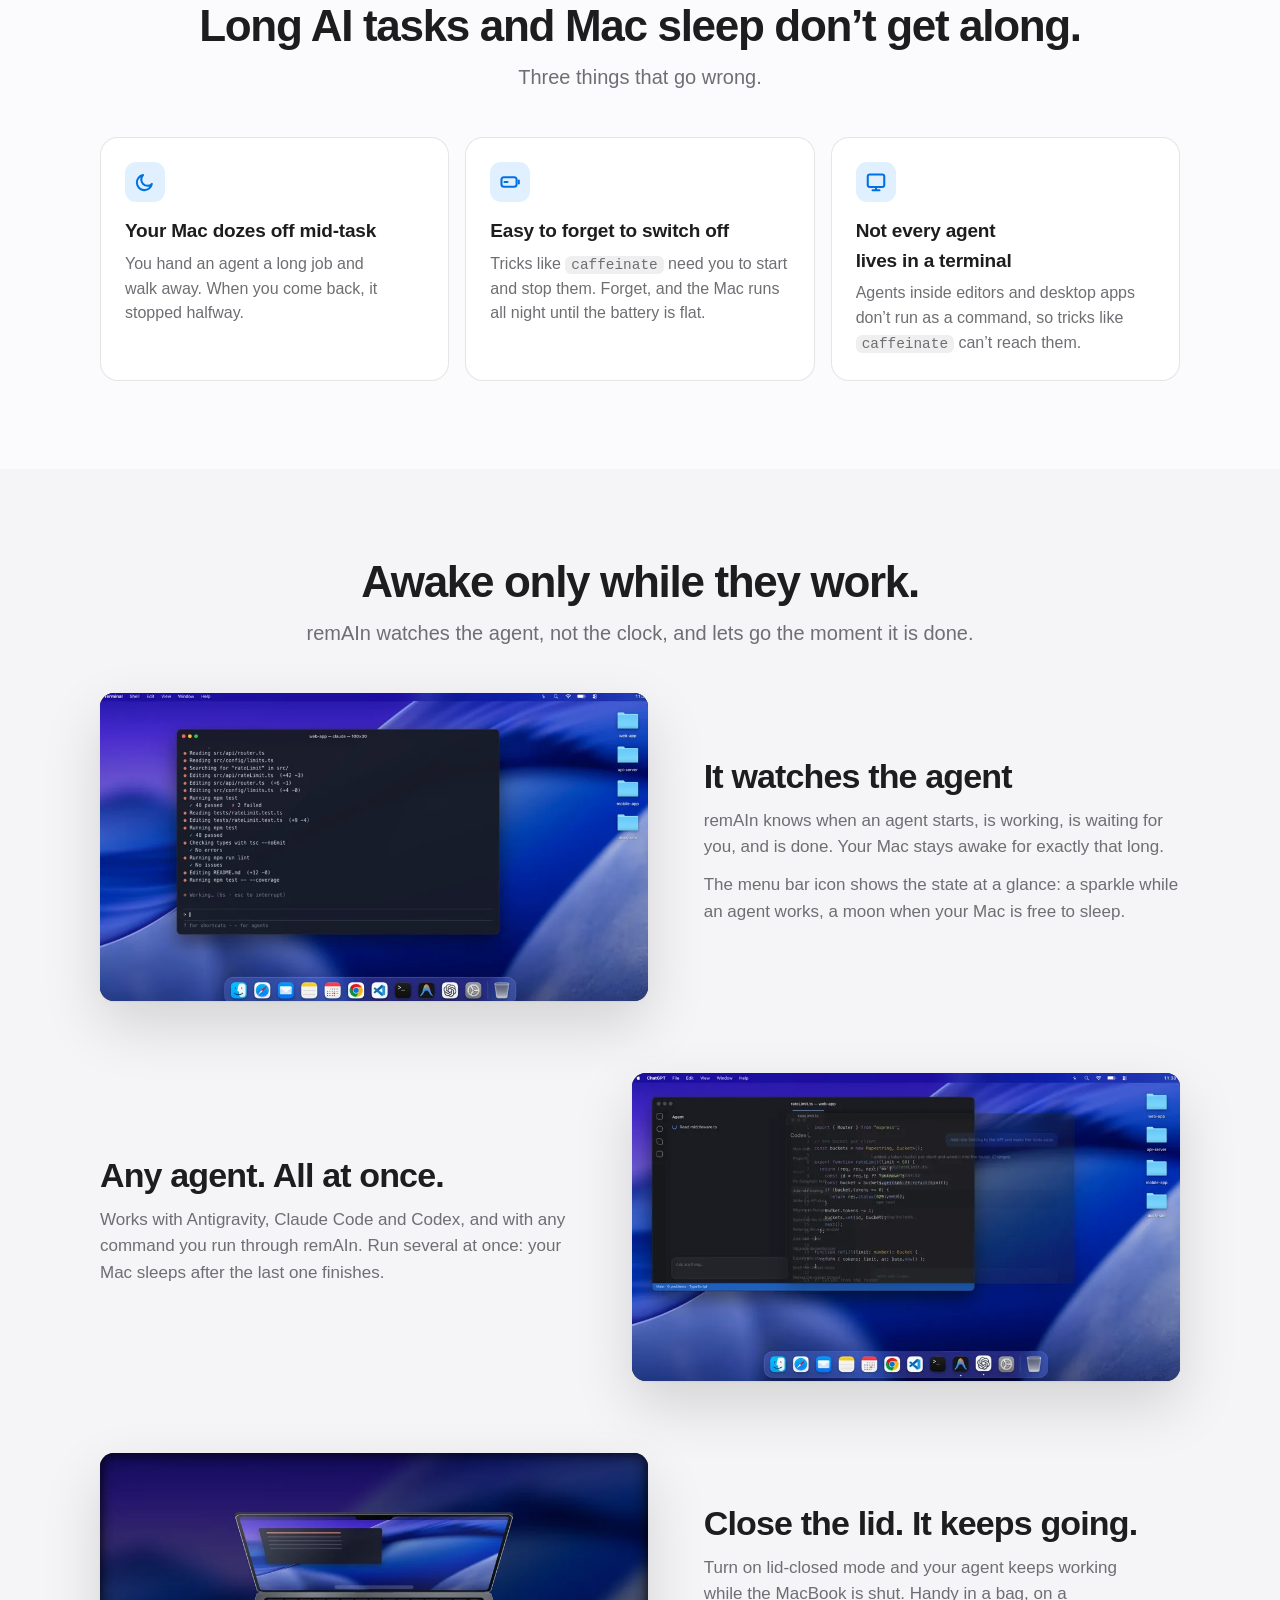
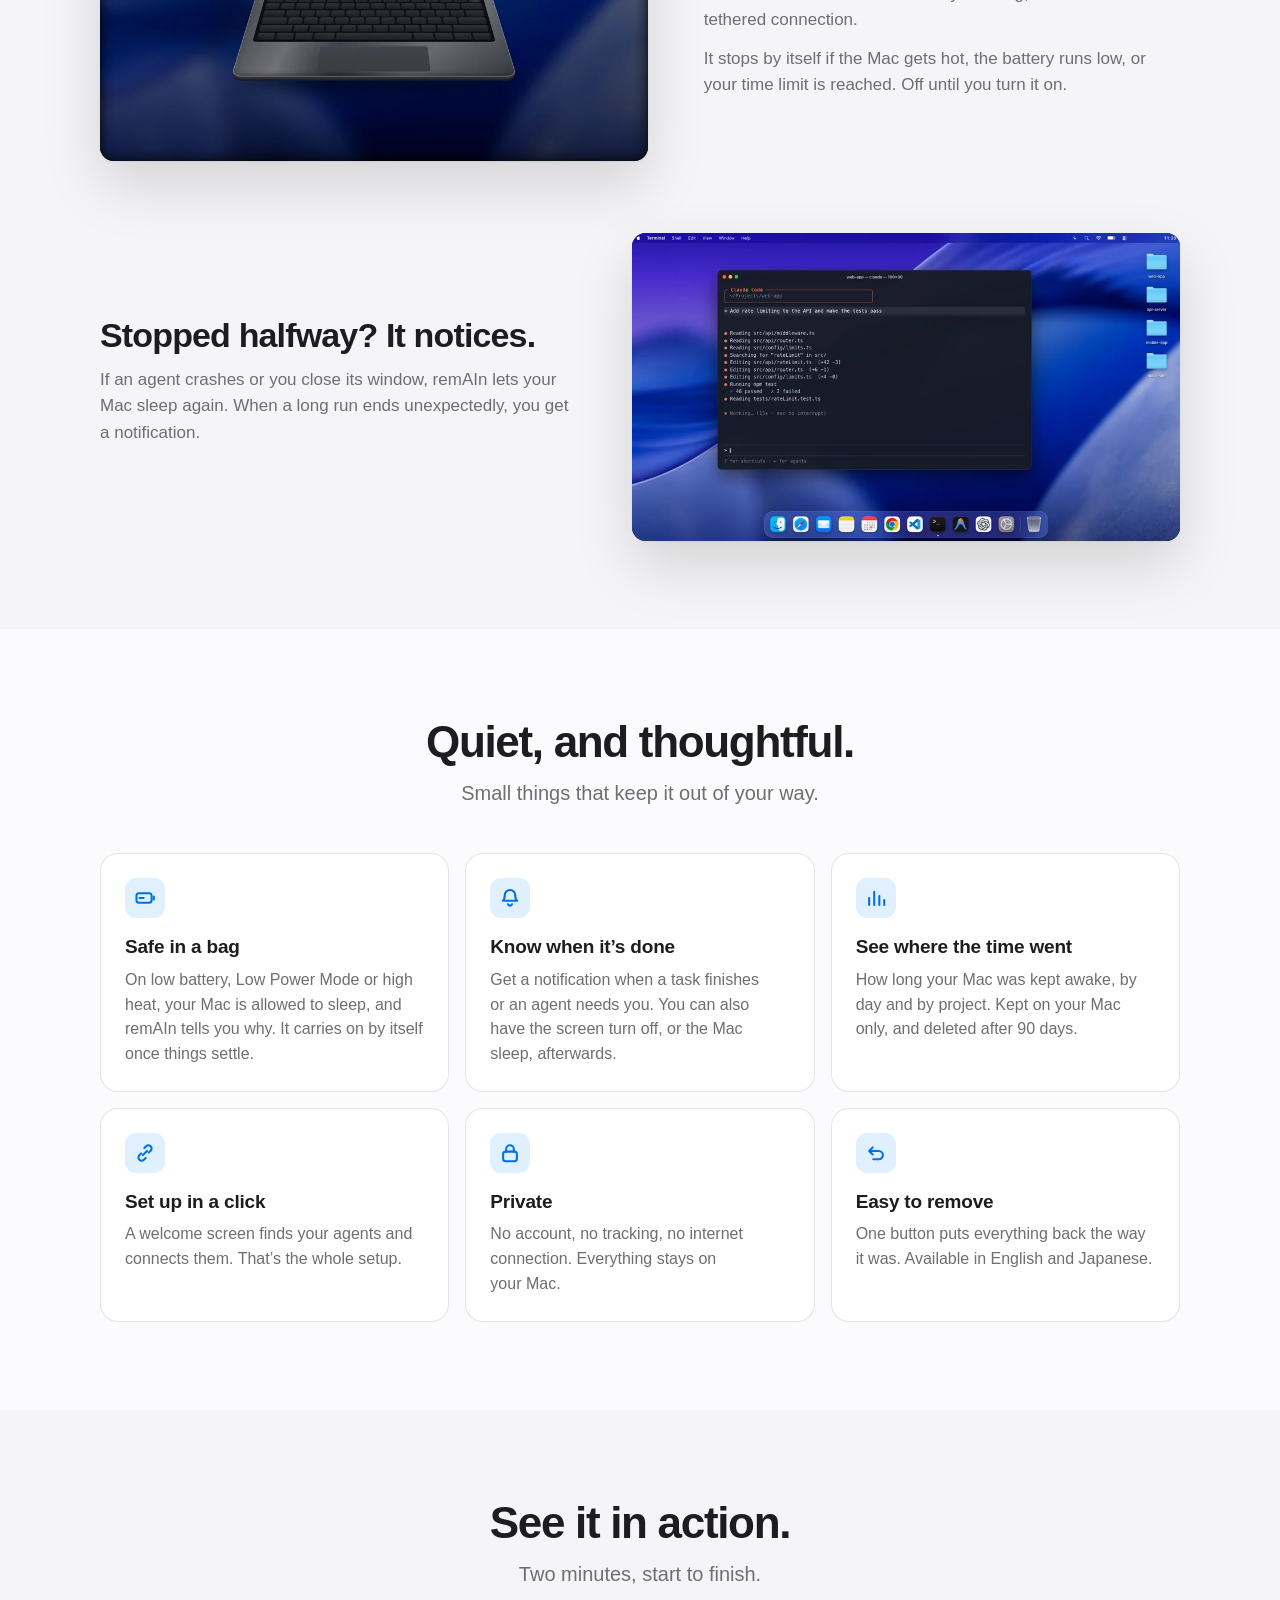
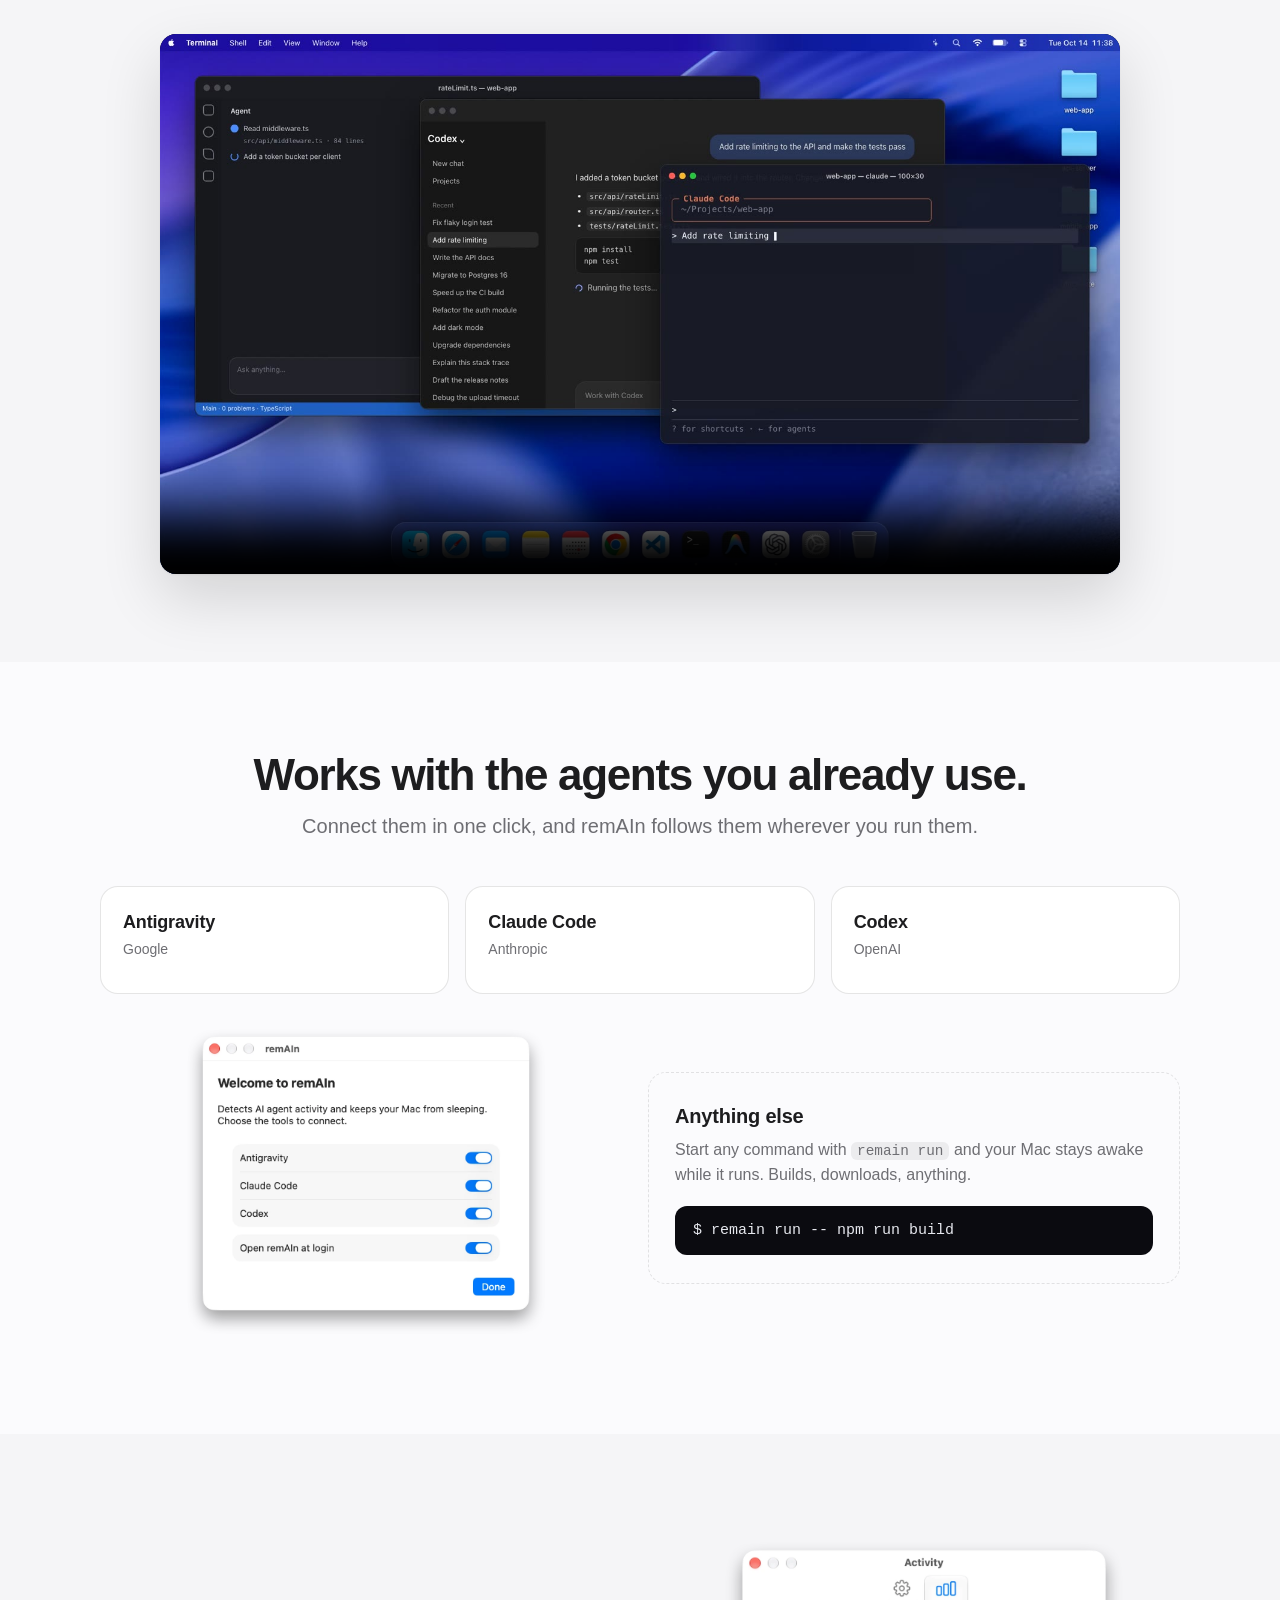
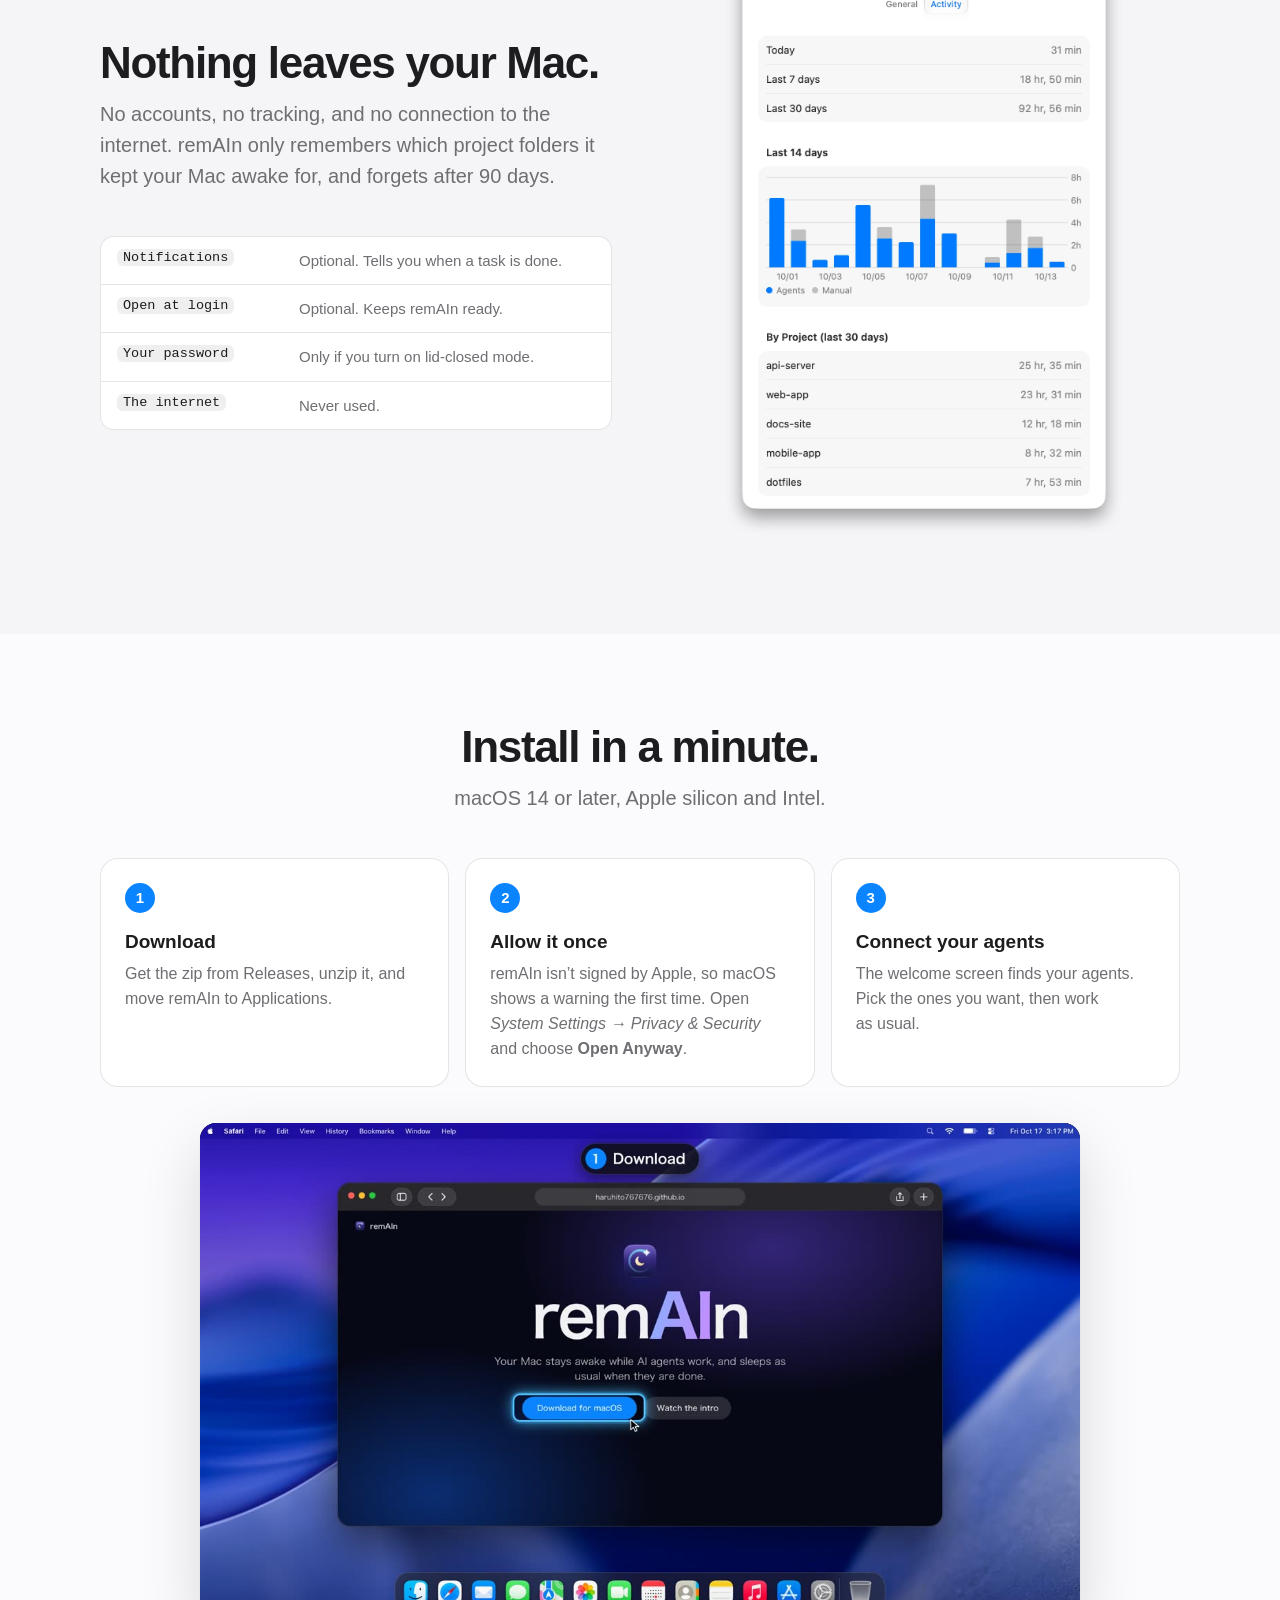
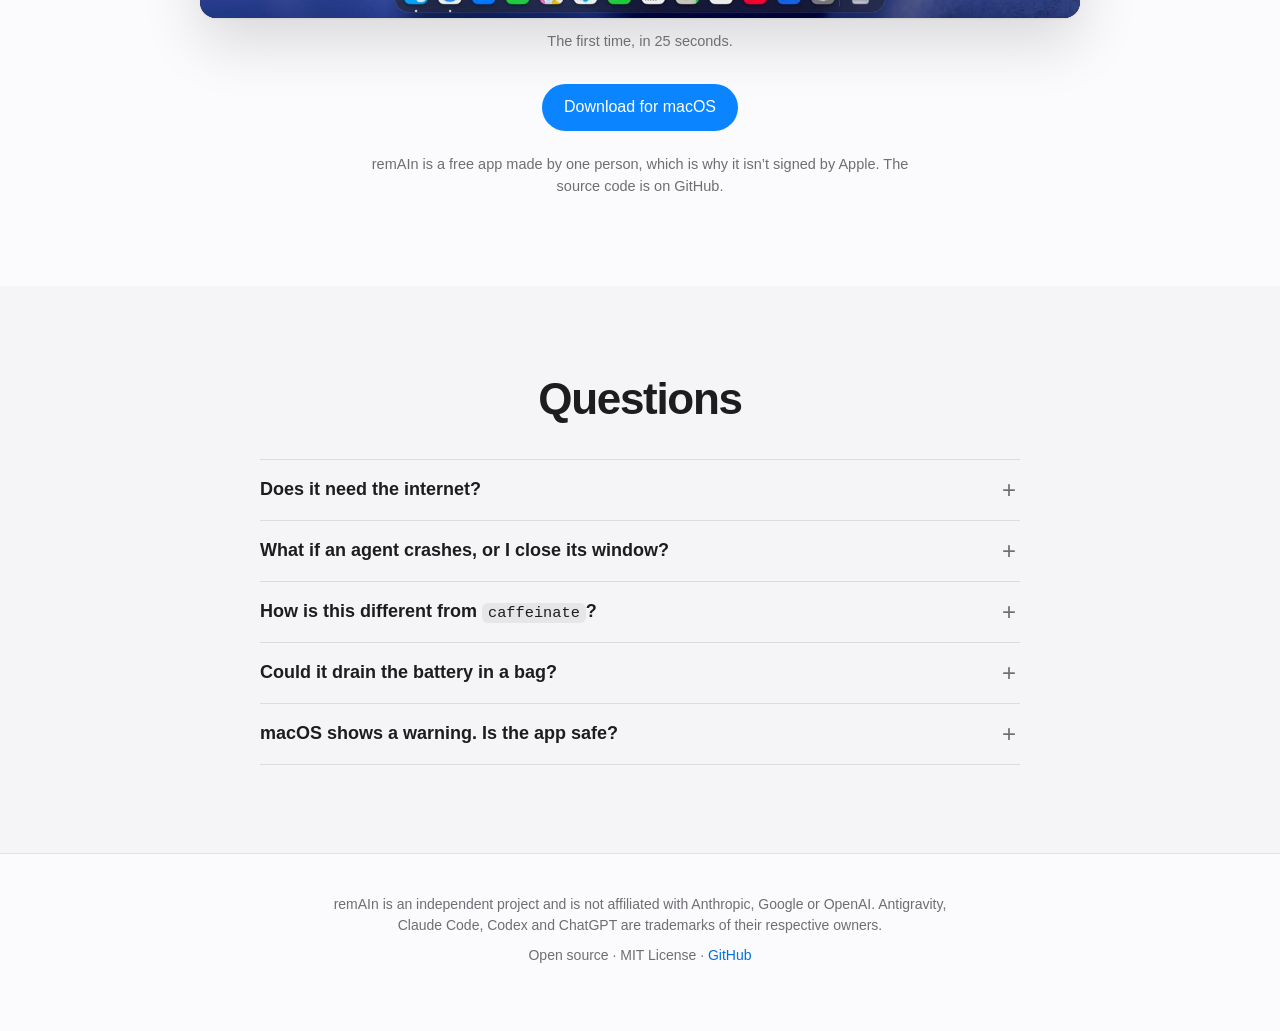
==== commit 787a3b53: "feat: update warning message for macOS app safety and clarify signing status" ====
--- a/docs/index.html
+++ b/docs/index.html
@@ -137,7 +137,7 @@
     <details><summary>What if an agent crashes, or I close its window?</summary><p>remAIn notices and lets your Mac sleep again. After a long run, it sends a notification. If you stop an agent yourself, it stays quiet.</p></details>
     <details><summary>How is this different from <code>caffeinate</code>?</summary><p><code>caffeinate</code> is a tool you start and stop yourself. remAIn watches your agents, keeps your Mac awake by itself, and lets go by itself. It also works with agents inside editors and desktop apps.</p></details>
     <details><summary>Could it drain the battery in a bag?</summary><p>When the battery is low, in Low Power Mode, or when the Mac gets hot, remAIn lets it sleep. <span class="nb">Lid-closed</span> mode is off by default and has a time limit.</p></details>
-    <details><summary>Why does macOS warn me about the app?</summary><p>remAIn isn’t signed by Apple. Allow it once in <em>System Settings → Privacy &amp; Security</em>, and it won’t ask again.</p></details>
+    <details><summary>macOS shows a warning. Is the app safe?</summary><p>remAIn never connects to the internet, and there is no account or tracking. The source code is public on GitHub.</p><p>The warning appears because the app isn’t signed by Apple. It’s a free personal project, and signing needs a paid developer membership, so it isn’t signed. It doesn’t mean macOS found anything wrong.</p><p>Allow it once in <em>System Settings → Privacy &amp; Security</em>, and it won’t ask again.</p></details>
   </div>
 </div></section>
 </main>
